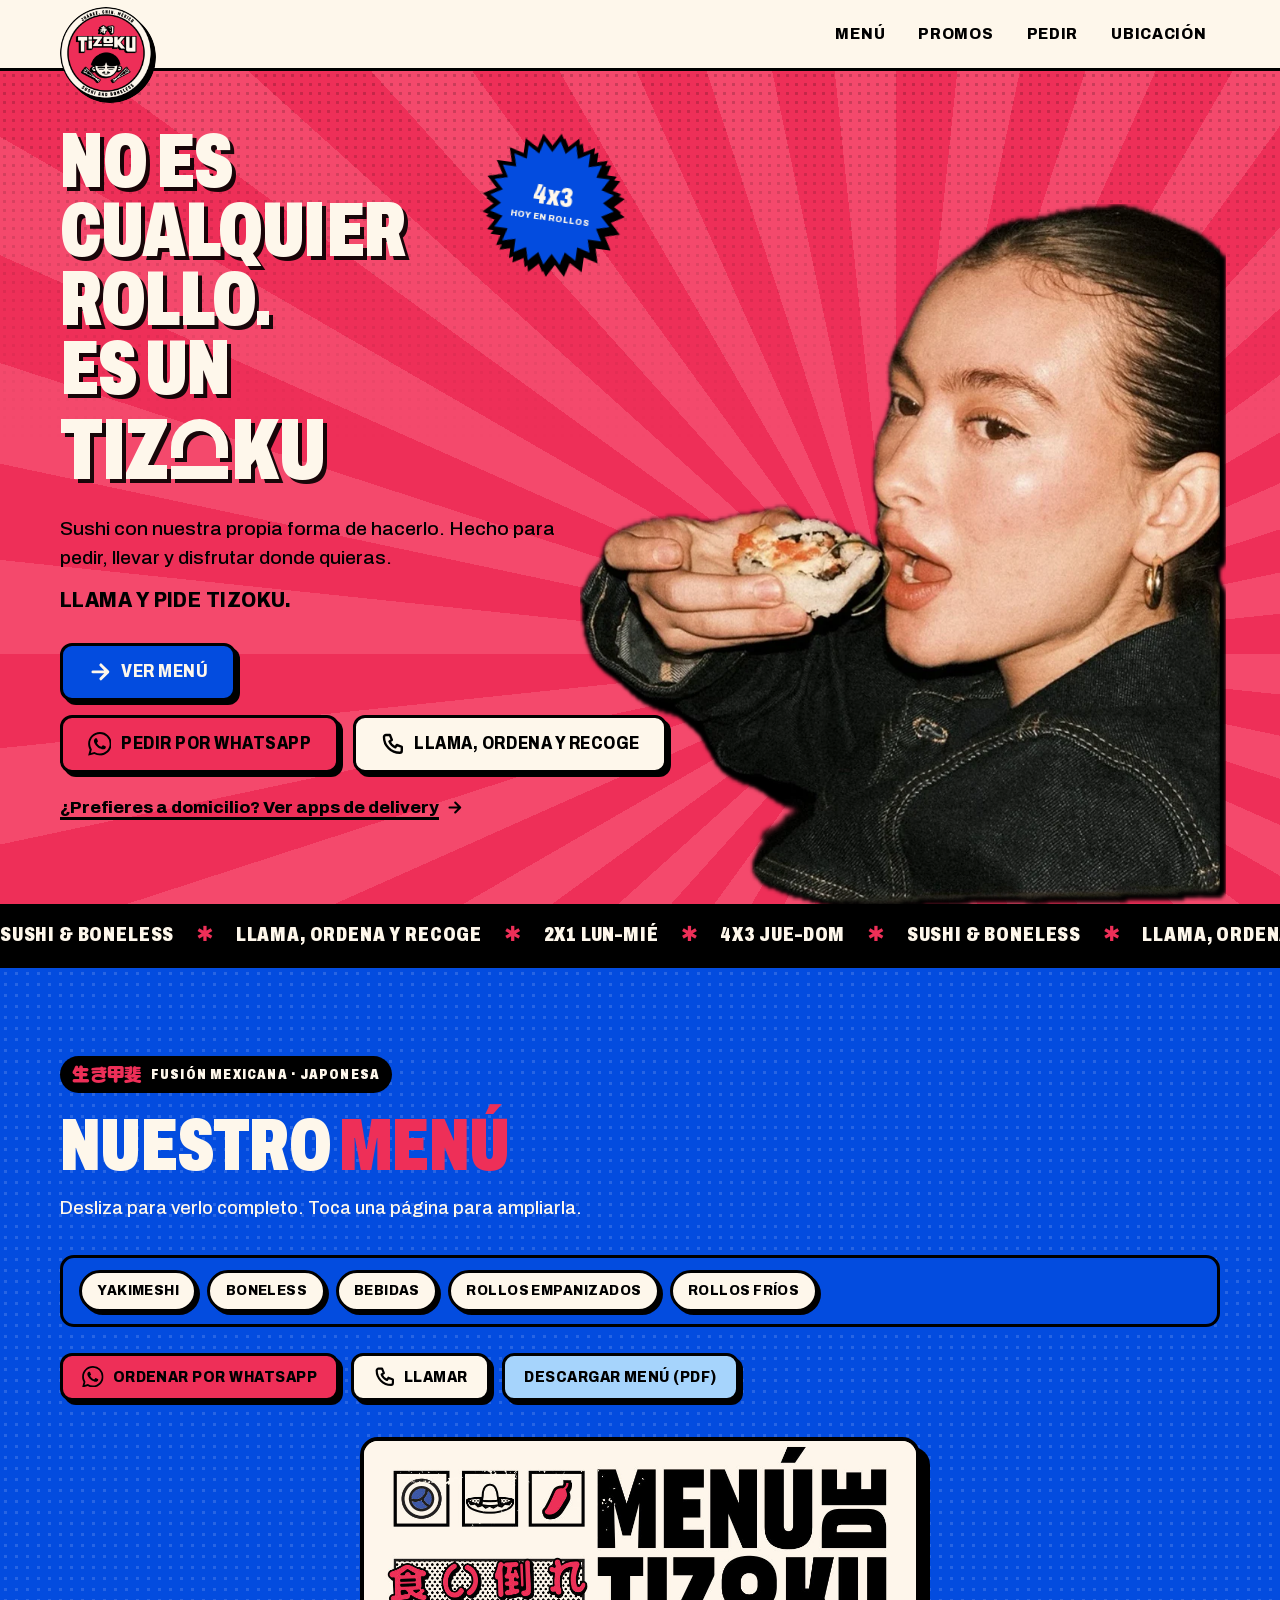
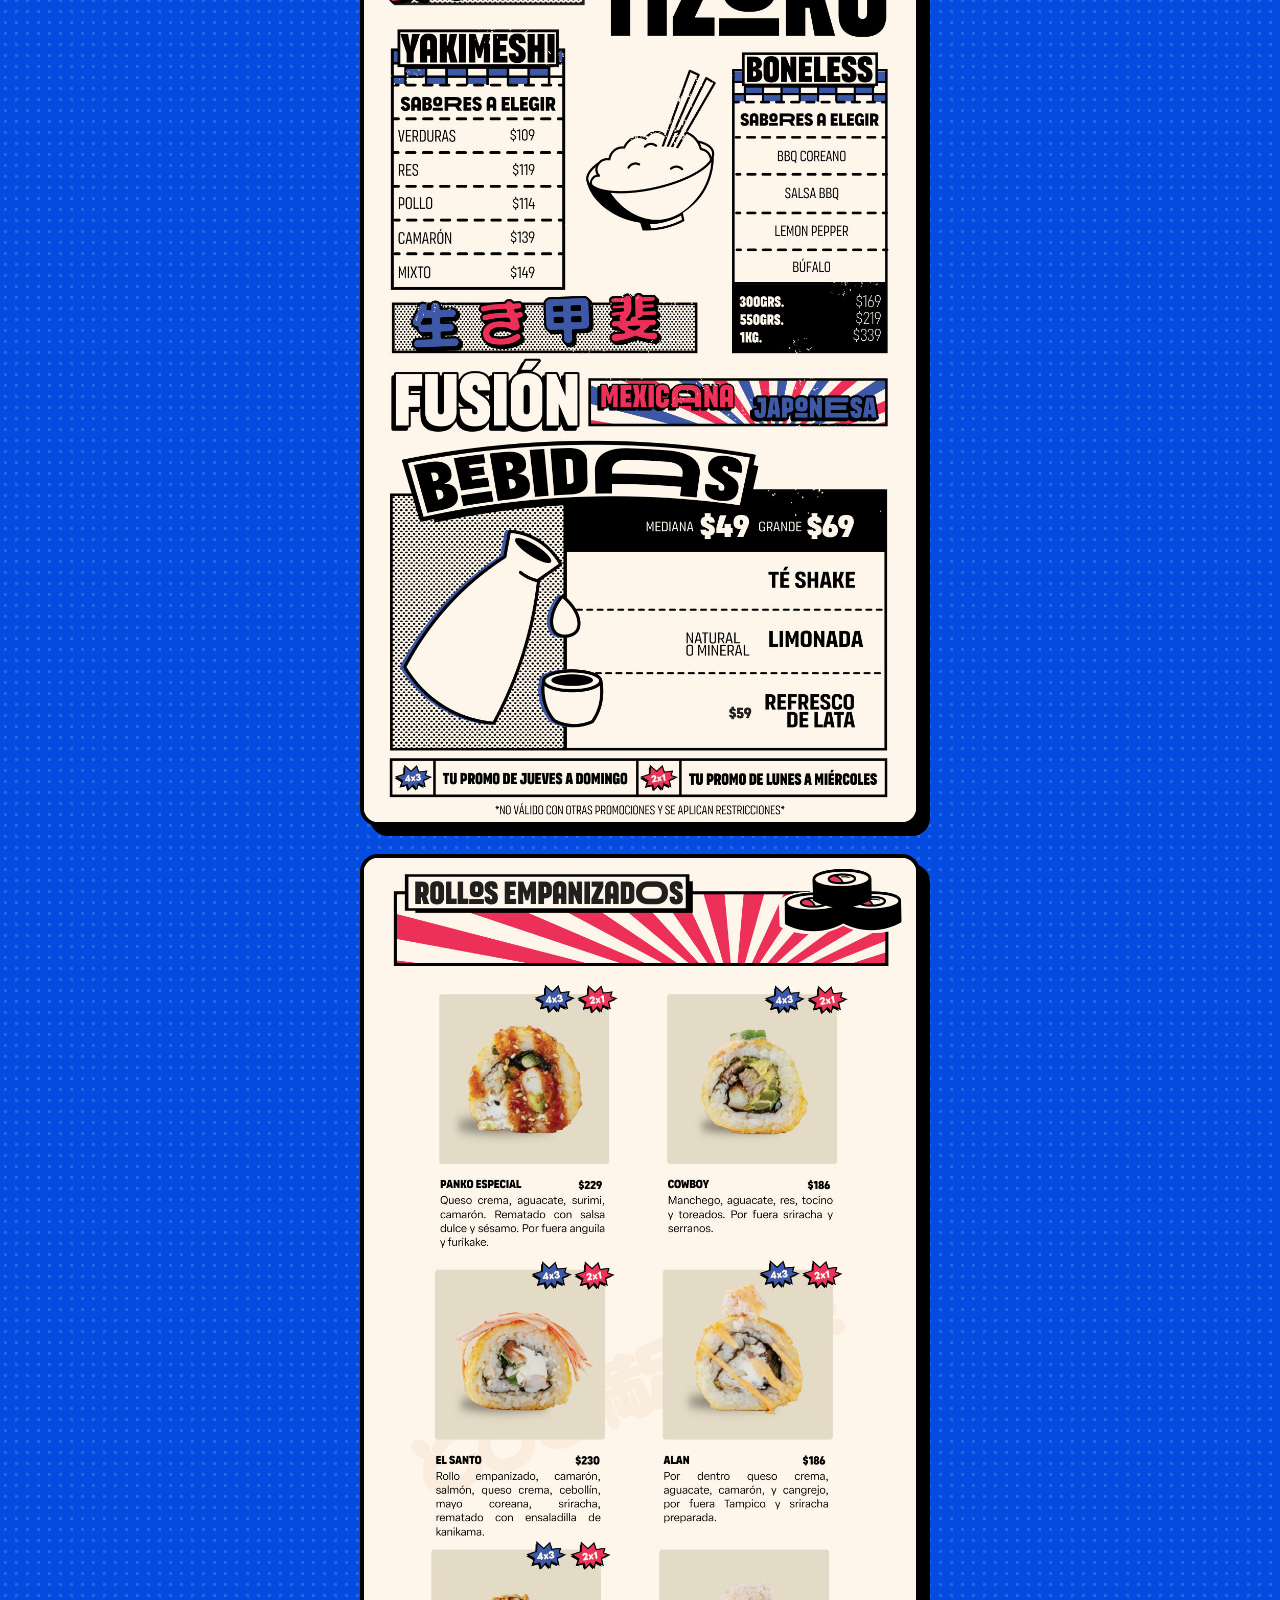
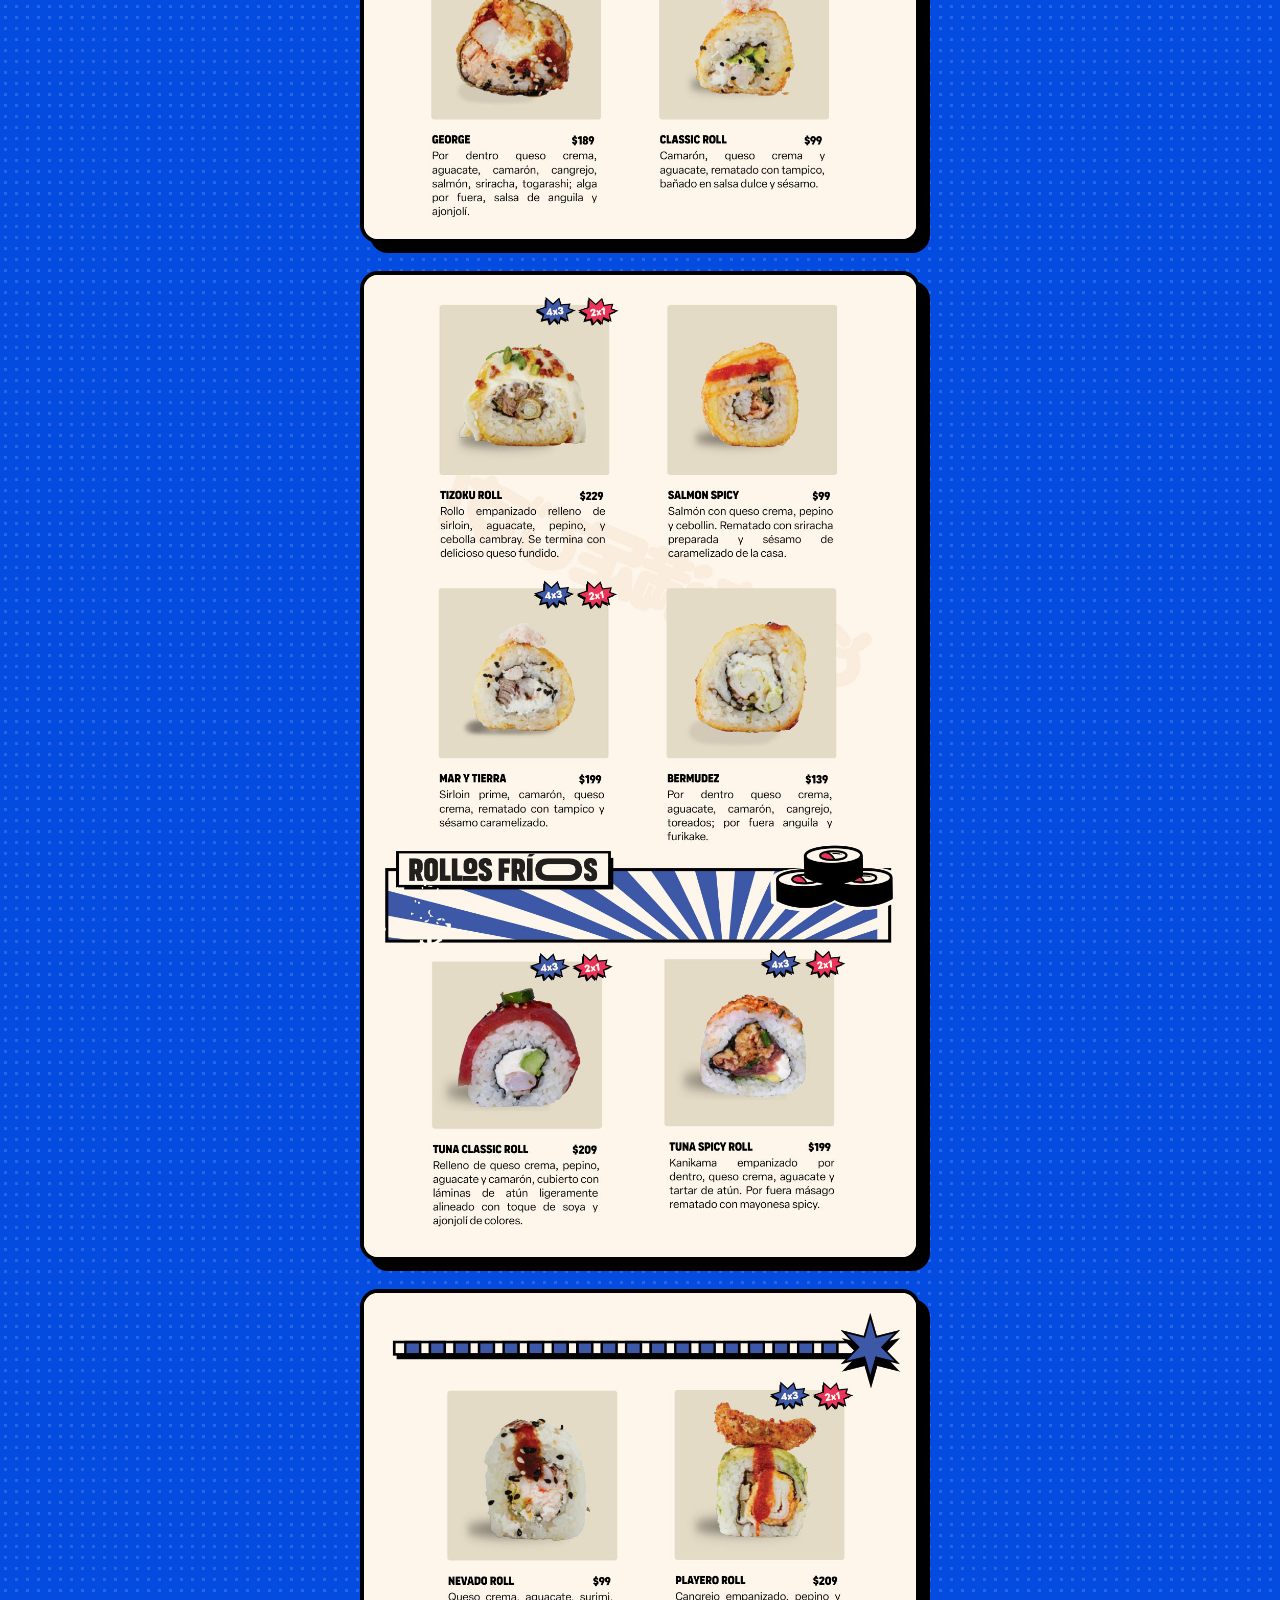
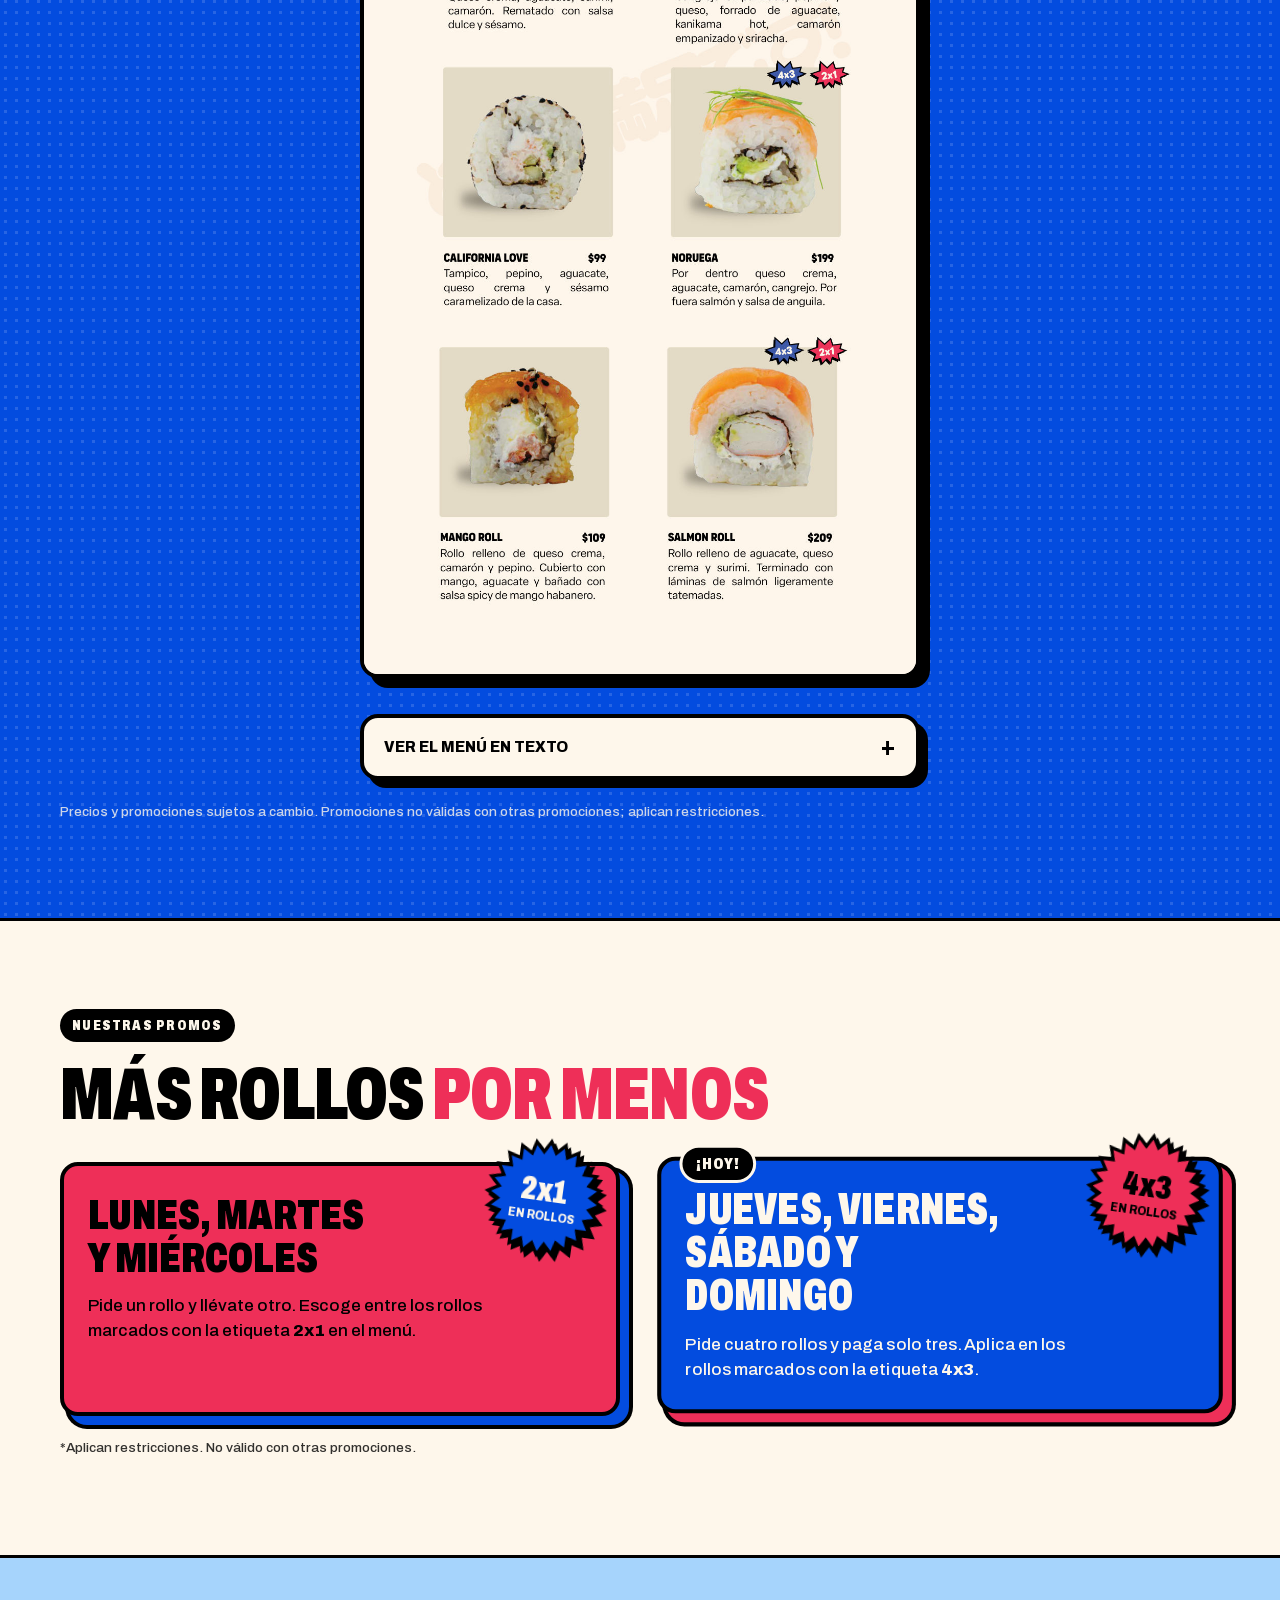
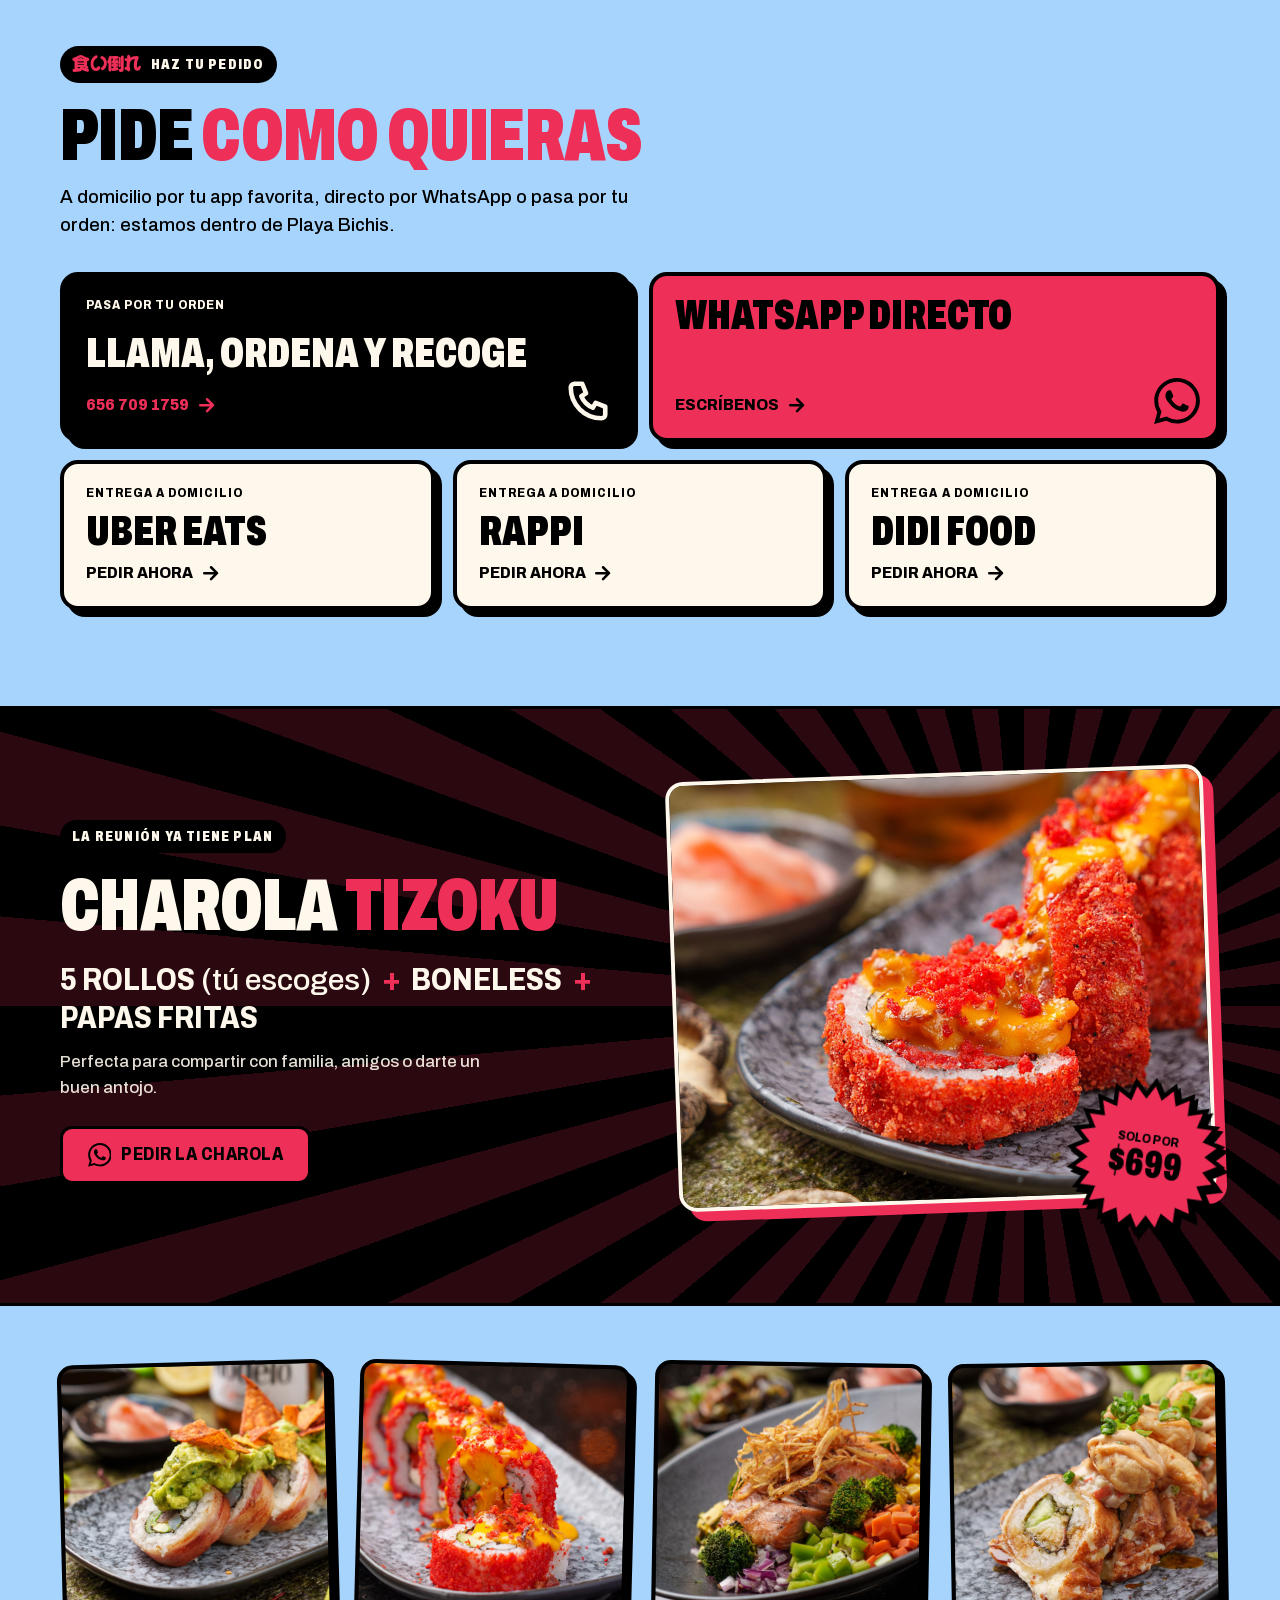
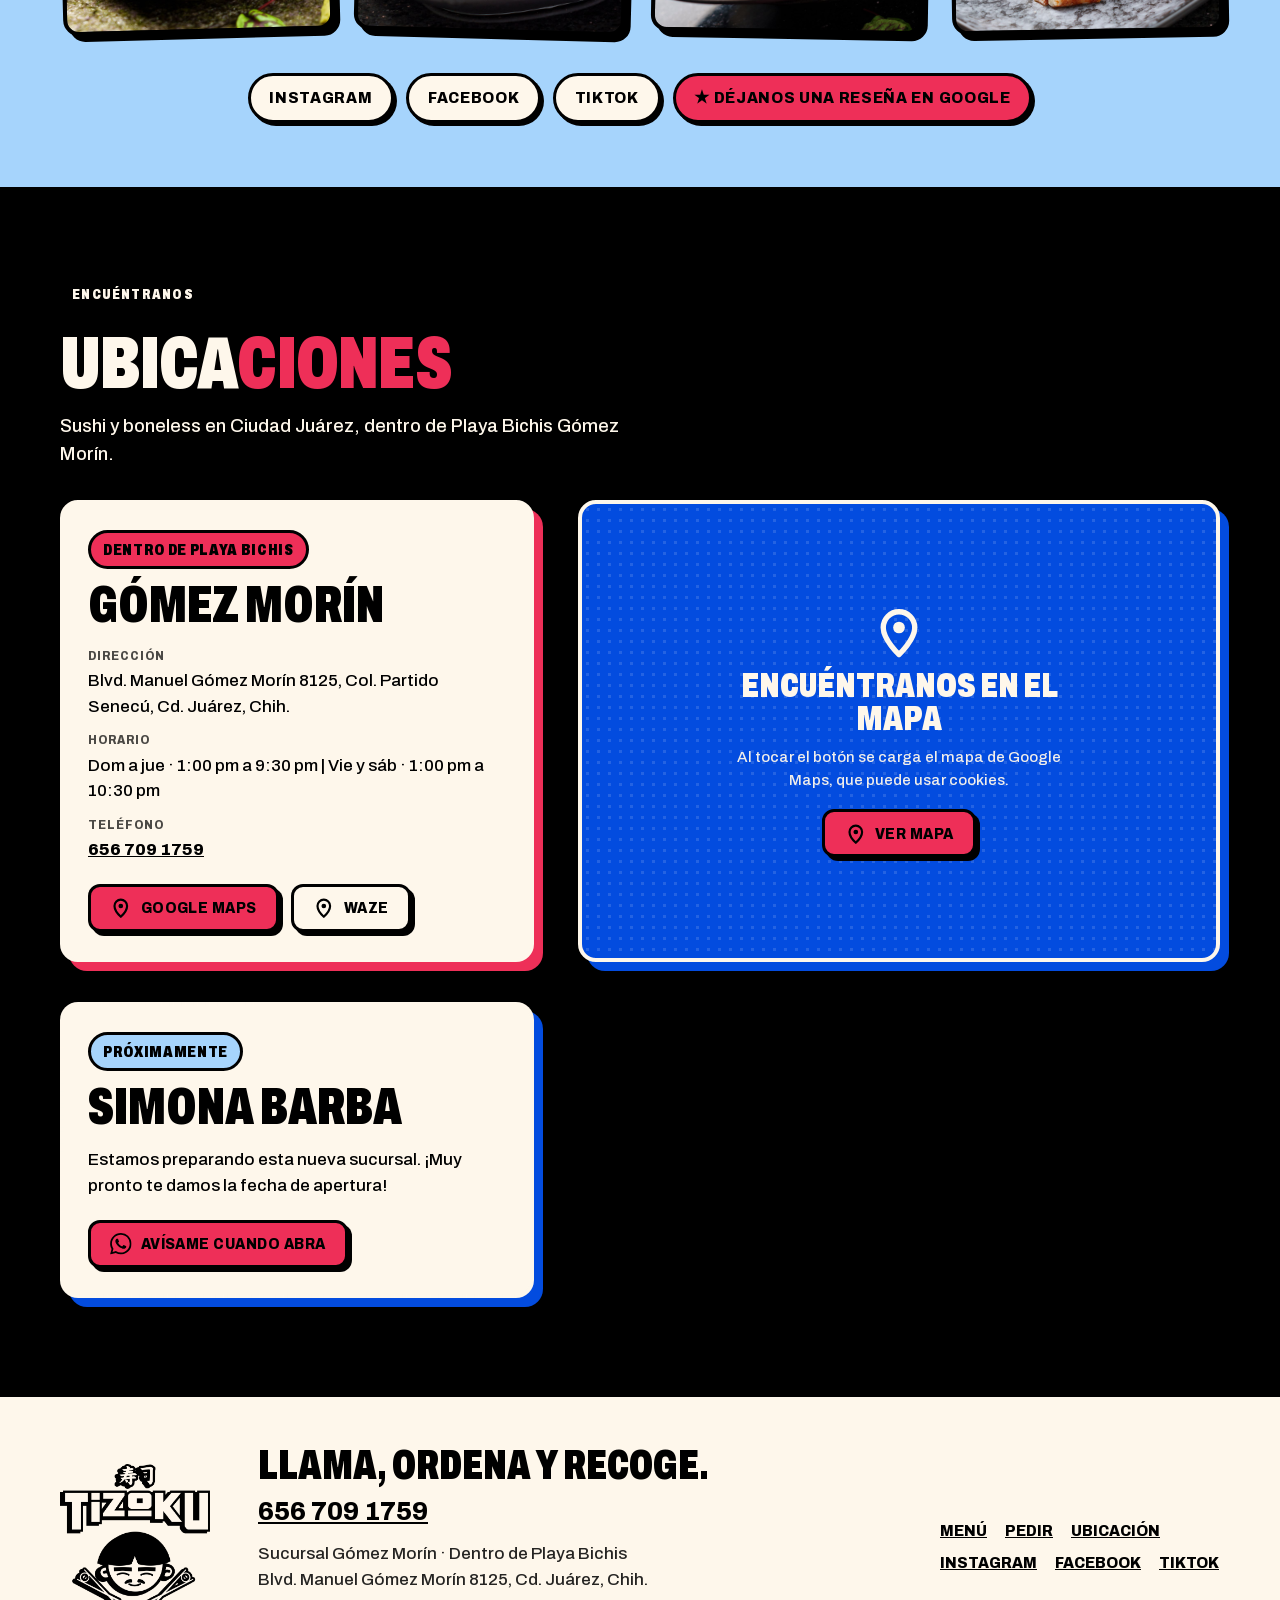
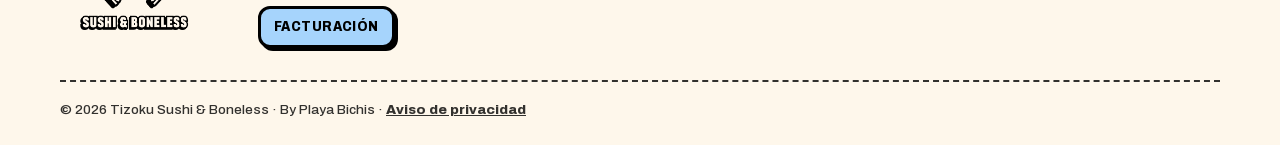
==== index.html @ 73d3b5de "Corrige horario para que coincida con Google Dom a jue 1:00 pm a 9:30 pm; vie y sáb 1:00 pm a 10:30 " ====
<!doctype html>
<html lang="es-MX">
<head>
  <meta charset="utf-8">
  <meta name="viewport" content="width=device-width, initial-scale=1">
  <title>Tizoku Sushi &amp; Boneless · Sushi en Ciudad Juárez, Chihuahua</title>
  <meta name="description" content="Sushi mexicano y boneless para llevar en Ciudad Juárez. Rollos empanizados, rollos fríos y yakimeshi. Llama, ordena y recoge en Gómez Morín (dentro de Playa Bichis) o pide a domicilio.">
  <link rel="canonical" href="https://sushi.tizoku.com/">
  <meta name="theme-color" content="#EE2F58">
  <meta property="og:site_name" content="Tizoku Sushi &amp; Boneless">
  <meta property="og:title" content="Tizoku · Sushi en Ciudad Juárez">
  <meta property="og:description" content="No es cualquier rollo. Es un Tizoku. Llama, ordena y recoge.">
  <meta property="og:type" content="website">
  <meta property="og:locale" content="es_MX">
  <meta property="og:url" content="https://sushi.tizoku.com/">
  <meta property="og:image" content="https://sushi.tizoku.com/assets/img/photos/p2.jpg">
  <meta name="twitter:card" content="summary_large_image">
  <script type="application/ld+json">
{
  "@context": "https://schema.org",
  "@type": "Restaurant",
  "name": "Tizoku Sushi & Boneless",
  "alternateName": "Tizoku",
  "description": "Sushi mexicano y boneless para llevar en Ciudad Juárez. Rollos empanizados, rollos fríos, yakimeshi y boneless. Dentro de Playa Bichis Gómez Morín.",
  "url": "https://sushi.tizoku.com/",
  "image": "https://sushi.tizoku.com/assets/img/photos/p2.jpg",
  "logo": "https://sushi.tizoku.com/assets/img/logos/icon-192.png",
  "telephone": "+526567091759",
  "servesCuisine": [
    "Sushi",
    "Japonesa",
    "Fusión mexicana-japonesa",
    "Boneless"
  ],
  "hasMenu": {
    "@type": "Menu",
    "name": "Menú de Tizoku",
    "url": "https://sushi.tizoku.com/#menu",
    "hasMenuSection": [
      {
        "@type": "MenuSection",
        "name": "Rollos empanizados",
        "hasMenuItem": [
          {
            "@type": "MenuItem",
            "name": "Panko Especial",
            "description": "Queso crema, aguacate, surimi, camarón. Rematado con salsa dulce y sésamo. Por fuera anguila y furikake."
          },
          {
            "@type": "MenuItem",
            "name": "Cowboy",
            "description": "Manchego, aguacate, res, tocino y toreados. Por fuera sriracha y serranos."
          },
          {
            "@type": "MenuItem",
            "name": "El Santo",
            "description": "Rollo empanizado, camarón, salmón, queso crema, cebollín, mayo coreana, sriracha, rematado con ensaladilla de kanikama."
          },
          {
            "@type": "MenuItem",
            "name": "Alan",
            "description": "Por dentro queso crema, aguacate, camarón y cangrejo, por fuera Tampico y sriracha preparada."
          },
          {
            "@type": "MenuItem",
            "name": "George",
            "description": "Por dentro queso crema, aguacate, camarón, cangrejo, salmón, sriracha, togarashi; alga por fuera, salsa de anguila y ajonjolí."
          },
          {
            "@type": "MenuItem",
            "name": "Classic Roll",
            "description": "Camarón, queso crema y aguacate, rematado con tampico, bañado en salsa dulce y sésamo."
          },
          {
            "@type": "MenuItem",
            "name": "Tizoku Roll",
            "description": "Rollo empanizado relleno de sirloin, aguacate, pepino y cebolla cambray. Se termina con delicioso queso fundido."
          },
          {
            "@type": "MenuItem",
            "name": "Salmon Spicy",
            "description": "Salmón con queso crema, pepino y cebollín. Rematado con sriracha preparada y sésamo caramelizado de la casa."
          },
          {
            "@type": "MenuItem",
            "name": "Mar y Tierra",
            "description": "Sirloin prime, camarón, queso crema, rematado con tampico y sésamo caramelizado."
          },
          {
            "@type": "MenuItem",
            "name": "Bermudez",
            "description": "Por dentro queso crema, aguacate, camarón, cangrejo, toreados; por fuera anguila y furikake."
          }
        ]
      },
      {
        "@type": "MenuSection",
        "name": "Rollos fríos",
        "hasMenuItem": [
          {
            "@type": "MenuItem",
            "name": "Tuna Classic Roll",
            "description": "Relleno de queso crema, pepino, aguacate y camarón, cubierto con láminas de atún ligeramente aliñado con toque de soya y ajonjolí de colores."
          },
          {
            "@type": "MenuItem",
            "name": "Tuna Spicy Roll",
            "description": "Kanikama empanizado por dentro, queso crema, aguacate y tartar de atún. Por fuera masago rematado con mayonesa spicy."
          },
          {
            "@type": "MenuItem",
            "name": "Nevado Roll",
            "description": "Queso crema, aguacate, surimi, camarón. Rematado con salsa dulce y sésamo."
          },
          {
            "@type": "MenuItem",
            "name": "Playero Roll",
            "description": "Cangrejo empanizado, pepino y queso, forrado de aguacate, kanikama hot, camarón empanizado y sriracha."
          },
          {
            "@type": "MenuItem",
            "name": "California Love",
            "description": "Tampico, pepino, aguacate, queso crema y sésamo caramelizado de la casa."
          },
          {
            "@type": "MenuItem",
            "name": "Noruega",
            "description": "Por dentro queso crema, aguacate, camarón, cangrejo. Por fuera salmón y salsa de anguila."
          },
          {
            "@type": "MenuItem",
            "name": "Mango Roll",
            "description": "Rollo relleno de queso crema, camarón y pepino. Cubierto con mango, aguacate y bañado con salsa spicy de mango habanero."
          },
          {
            "@type": "MenuItem",
            "name": "Salmon Roll",
            "description": "Rollo relleno de aguacate, queso crema y surimi. Terminado con láminas de salmón ligeramente tatemadas."
          }
        ]
      },
      {
        "@type": "MenuSection",
        "name": "Yakimeshi",
        "hasMenuItem": [
          {
            "@type": "MenuItem",
            "name": "Verduras"
          },
          {
            "@type": "MenuItem",
            "name": "Res"
          },
          {
            "@type": "MenuItem",
            "name": "Pollo"
          },
          {
            "@type": "MenuItem",
            "name": "Camarón"
          },
          {
            "@type": "MenuItem",
            "name": "Mixto"
          }
        ]
      },
      {
        "@type": "MenuSection",
        "name": "Boneless",
        "hasMenuItem": [
          {
            "@type": "MenuItem",
            "name": "Boneless 300 g"
          },
          {
            "@type": "MenuItem",
            "name": "Boneless 550 g"
          },
          {
            "@type": "MenuItem",
            "name": "Boneless 1 kg"
          }
        ]
      },
      {
        "@type": "MenuSection",
        "name": "Bebidas",
        "hasMenuItem": [
          {
            "@type": "MenuItem",
            "name": "Té shake (mediana)"
          },
          {
            "@type": "MenuItem",
            "name": "Té shake (grande)"
          },
          {
            "@type": "MenuItem",
            "name": "Limonada natural o mineral (mediana)"
          },
          {
            "@type": "MenuItem",
            "name": "Limonada natural o mineral (grande)"
          },
          {
            "@type": "MenuItem",
            "name": "Refresco de lata"
          }
        ]
      }
    ]
  },
  "acceptsReservations": false,
  "address": {
    "@type": "PostalAddress",
    "streetAddress": "Blvd. Manuel Gómez Morín 8125, Col. Partido Senecú",
    "addressLocality": "Ciudad Juárez",
    "addressRegion": "Chihuahua",
    "postalCode": "32400",
    "addressCountry": "MX"
  },
  "areaServed": "Ciudad Juárez",
  "openingHoursSpecification": [
    {
      "@type": "OpeningHoursSpecification",
      "dayOfWeek": [
        "Sunday",
        "Monday",
        "Tuesday",
        "Wednesday",
        "Thursday"
      ],
      "opens": "13:00",
      "closes": "21:30"
    },
    {
      "@type": "OpeningHoursSpecification",
      "dayOfWeek": [
        "Friday",
        "Saturday"
      ],
      "opens": "13:00",
      "closes": "22:30"
    }
  ],
  "hasMap": "https://maps.app.goo.gl/PAiskcFoqers69rG6",
  "sameAs": [
    "https://www.instagram.com/tizokusushi/",
    "https://www.facebook.com/Tizoku.jrz",
    "https://www.tiktok.com/@tizoku.jrz"
  ],
  "parentOrganization": {
    "@type": "Organization",
    "name": "Playa Bichis"
  }
}
  </script>
  <link rel="icon" href="favicon.ico" sizes="any">
  <link rel="icon" href="assets/img/logos/icon-192.png" type="image/png">
  <link rel="preload" href="assets/fonts/archivo-cond-900.woff2" as="font" type="font/woff2" crossorigin>
  <link rel="stylesheet" href="css/styles.css?v=12">
</head>
<body>

<!-- Iconos (sprite) -->
<svg width="0" height="0" style="position:absolute" aria-hidden="true" focusable="false">
  <symbol id="i-wa" viewBox="0 0 24 24"><path fill="currentColor" d="M17.472 14.382c-.297-.149-1.758-.867-2.03-.967-.273-.099-.471-.148-.67.15-.197.297-.767.966-.94 1.164-.173.199-.347.223-.644.075-.3-.15-1.263-.465-2.403-1.485-.888-.795-1.484-1.77-1.66-2.07-.174-.3-.019-.465.13-.615.136-.135.301-.345.451-.52.146-.181.194-.301.297-.497.1-.21.049-.375-.025-.524-.075-.15-.672-1.62-.922-2.206-.24-.584-.487-.51-.672-.51-.172-.015-.371-.015-.571-.015-.2 0-.523.074-.797.359-.273.3-1.045 1.02-1.045 2.475s1.07 2.865 1.219 3.075c.149.18 2.095 3.195 5.076 4.483.709.3 1.263.489 1.694.626.712.226 1.36.194 1.872.118.571-.085 1.758-.719 2.006-1.413.248-.695.248-1.29.173-1.414-.074-.122-.272-.196-.57-.347m-5.421 7.403h-.004a9.87 9.87 0 01-5.031-1.378l-.361-.214-3.741.982.998-3.648-.235-.374a9.86 9.86 0 01-1.51-5.26c.001-5.45 4.436-9.884 9.888-9.884 2.64 0 5.122 1.03 6.988 2.898a9.825 9.825 0 012.893 6.994c-.003 5.45-4.437 9.884-9.885 9.884m8.413-18.297A11.815 11.815 0 0012.05 0C5.495 0 .16 5.335.157 11.892c0 2.096.547 4.142 1.588 5.945L.057 24l6.305-1.654a11.882 11.882 0 005.683 1.448h.005c6.554 0 11.89-5.335 11.893-11.893a11.821 11.821 0 00-3.48-8.413Z"/></symbol>
  <symbol id="i-phone" viewBox="0 0 24 24"><path fill="none" stroke="currentColor" stroke-width="2.4" stroke-linecap="round" stroke-linejoin="round" d="M5 3h4l2 5-2.5 1.5a11 11 0 0 0 6 6L16 13l5 2v4a2 2 0 0 1-2 2A16 16 0 0 1 3 5a2 2 0 0 1 2-2z"/></symbol>
  <symbol id="i-pin" viewBox="0 0 24 24"><path fill="none" stroke="currentColor" stroke-width="2.4" stroke-linecap="round" stroke-linejoin="round" d="M12 22s7-6.5 7-12a7 7 0 1 0-14 0c0 5.5 7 12 7 12z"/><circle cx="12" cy="10" r="2.6" fill="currentColor"/></symbol>
  <symbol id="i-arrow" viewBox="0 0 24 24"><path fill="none" stroke="currentColor" stroke-width="3" stroke-linecap="round" stroke-linejoin="round" d="M5 12h14m-6-7 7 7-7 7"/></symbol>
</svg>

<a class="skip" href="#menu">Saltar al menú</a>

<!-- ========== HEADER ========== -->
<header class="site-header" id="top">
  <div class="wrap header-row">
    <a class="brand" href="#inicio" aria-label="Tizoku, inicio">
      <img class="brand-badge" src="assets/img/logos/round.png" alt="Tizoku Sushi and Boneless, Juárez, Chih. México" width="84" height="84">
    </a>
    <nav class="nav" id="nav" aria-label="Principal">
      <a href="#menu">Menú</a>
      <a href="#promos">Promos</a>
      <a href="#pedir">Pedir</a>
      <a href="#ubicacion">Ubicación</a>
    </nav>
    <button class="burger" id="burger" aria-expanded="false" aria-controls="nav" aria-label="Abrir menú de navegación">
      <span></span><span></span><span></span>
    </button>
  </div>
</header>

<main>

<!-- ========== HERO ========== -->
<section class="hero" id="inicio">
  <div class="wrap hero-grid">
    <div class="hero-copy">
      <h1 class="hero-title" aria-label="No es cualquier rollo. Es un Tizoku.">
        <span aria-hidden="true">No es</span>
        <span aria-hidden="true">cualquier</span>
        <span aria-hidden="true">rollo.</span>
        <span aria-hidden="true">Es un</span>
        <span class="brand-word" aria-hidden="true">TIZ<i class="o-glyph"></i>KU</span>
      </h1>
      <p class="hero-sub">Sushi con nuestra propia forma de hacerlo. Hecho para pedir, llevar y disfrutar donde quieras.<br><strong>Llama y pide Tizoku.</strong></p>
      <a class="btn btn--menu btn--lg hero-menu" href="#menu">
        <svg class="ico" aria-hidden="true"><use href="#i-arrow"/></svg><span>Ver menú</span>
      </a>
      <div class="cta-row">
        <a class="btn btn--wa btn--lg" data-wa href="#" target="_blank" rel="noopener">
          <svg class="ico" aria-hidden="true"><use href="#i-wa"/></svg><span>Pedir por WhatsApp</span>
        </a>
        <a class="btn btn--call btn--lg" data-tel href="#">
          <svg class="ico" aria-hidden="true"><use href="#i-phone"/></svg><span>Llama, ordena y recoge</span>
        </a>
      </div>
      <a class="hero-link" href="#pedir">¿Prefieres a domicilio? Ver apps de delivery <svg class="ico" aria-hidden="true"><use href="#i-arrow"/></svg></a>
    </div>

    <div class="burst burst--hero" id="heroBurst"><b>2x1</b><small>Lun–Mié</small></div>
  </div>
  <img class="hero-cutout" src="assets/img/photos/hero-cutout.webp" alt="Mujer disfrutando un rollo de sushi Tizoku" width="852" height="932" fetchpriority="high">
</section>

<!-- Cinta -->
<div class="ticker" aria-hidden="true">
  <div class="ticker-track">
    <span>Sushi &amp; Boneless</span><i>✱</i><span>Llama, ordena y recoge</span><i>✱</i><span>2x1 Lun–Mié</span><i>✱</i><span>4x3 Jue–Dom</span><i>✱</i>
    <span>Sushi &amp; Boneless</span><i>✱</i><span>Llama, ordena y recoge</span><i>✱</i><span>2x1 Lun–Mié</span><i>✱</i><span>4x3 Jue–Dom</span><i>✱</i>
    <span>Sushi &amp; Boneless</span><i>✱</i><span>Llama, ordena y recoge</span><i>✱</i><span>2x1 Lun–Mié</span><i>✱</i><span>4x3 Jue–Dom</span><i>✱</i>
  </div>
</div>

<!-- ========== MENÚ ========== -->
<section class="section section--azure" id="menu">
  <div class="wrap">
    <header class="section-head section-head--light">
      <p class="eyebrow"><span class="jp" lang="ja">生き甲斐</span> Fusión mexicana · japonesa</p>
      <h2 class="h2 h2--light">Nuestro <span class="hl">menú</span></h2>
      <p class="lead lead--light">Desliza para verlo completo. Toca una página para ampliarla.</p>
    </header>

    <nav class="menu-chips" id="menuChips" aria-label="Ir a una categoría del menú"></nav>

    <div class="menu-actions">
      <a class="btn btn--wa" data-wa href="#" target="_blank" rel="noopener"><svg class="ico" aria-hidden="true"><use href="#i-wa"/></svg><span>Ordenar por WhatsApp</span></a>
      <a class="btn btn--call" data-tel href="#"><svg class="ico" aria-hidden="true"><use href="#i-phone"/></svg><span>Llamar</span></a>
      <a class="btn btn--ghost" id="menuPdf" href="#" download><span>Descargar menú (PDF)</span></a>
    </div>

    <div class="menu-scroll" id="menuPages"></div>

    <details class="menu-text" id="menuTexto">
      <summary>Ver el menú en texto</summary>
      <div class="menu-text-body">
        <h3>Rollos empanizados</h3>
    <ul>
          <li><span class="mt-row"><strong>Panko Especial</strong> <span class="mt-tag">2x1 · 4x3</span></span><span class="mt-desc">Queso crema, aguacate, surimi, camarón. Rematado con salsa dulce y sésamo. Por fuera anguila y furikake.</span></li>
          <li><span class="mt-row"><strong>Cowboy</strong> <span class="mt-tag">2x1 · 4x3</span></span><span class="mt-desc">Manchego, aguacate, res, tocino y toreados. Por fuera sriracha y serranos.</span></li>
          <li><span class="mt-row"><strong>El Santo</strong> <span class="mt-tag">2x1 · 4x3</span></span><span class="mt-desc">Rollo empanizado, camarón, salmón, queso crema, cebollín, mayo coreana, sriracha, rematado con ensaladilla de kanikama.</span></li>
          <li><span class="mt-row"><strong>Alan</strong> <span class="mt-tag">2x1 · 4x3</span></span><span class="mt-desc">Por dentro queso crema, aguacate, camarón y cangrejo, por fuera Tampico y sriracha preparada.</span></li>
          <li><span class="mt-row"><strong>George</strong> <span class="mt-tag">2x1 · 4x3</span></span><span class="mt-desc">Por dentro queso crema, aguacate, camarón, cangrejo, salmón, sriracha, togarashi; alga por fuera, salsa de anguila y ajonjolí.</span></li>
          <li><span class="mt-row"><strong>Classic Roll</strong></span><span class="mt-desc">Camarón, queso crema y aguacate, rematado con tampico, bañado en salsa dulce y sésamo.</span></li>
          <li><span class="mt-row"><strong>Tizoku Roll</strong> <span class="mt-tag">2x1 · 4x3</span></span><span class="mt-desc">Rollo empanizado relleno de sirloin, aguacate, pepino y cebolla cambray. Se termina con delicioso queso fundido.</span></li>
          <li><span class="mt-row"><strong>Salmon Spicy</strong></span><span class="mt-desc">Salmón con queso crema, pepino y cebollín. Rematado con sriracha preparada y sésamo caramelizado de la casa.</span></li>
          <li><span class="mt-row"><strong>Mar y Tierra</strong> <span class="mt-tag">2x1 · 4x3</span></span><span class="mt-desc">Sirloin prime, camarón, queso crema, rematado con tampico y sésamo caramelizado.</span></li>
          <li><span class="mt-row"><strong>Bermudez</strong></span><span class="mt-desc">Por dentro queso crema, aguacate, camarón, cangrejo, toreados; por fuera anguila y furikake.</span></li>
        </ul>
        <h3>Rollos fríos</h3>
    <ul>
          <li><span class="mt-row"><strong>Tuna Classic Roll</strong> <span class="mt-tag">2x1 · 4x3</span></span><span class="mt-desc">Relleno de queso crema, pepino, aguacate y camarón, cubierto con láminas de atún ligeramente aliñado con toque de soya y ajonjolí de colores.</span></li>
          <li><span class="mt-row"><strong>Tuna Spicy Roll</strong> <span class="mt-tag">2x1 · 4x3</span></span><span class="mt-desc">Kanikama empanizado por dentro, queso crema, aguacate y tartar de atún. Por fuera masago rematado con mayonesa spicy.</span></li>
          <li><span class="mt-row"><strong>Nevado Roll</strong></span><span class="mt-desc">Queso crema, aguacate, surimi, camarón. Rematado con salsa dulce y sésamo.</span></li>
          <li><span class="mt-row"><strong>Playero Roll</strong> <span class="mt-tag">2x1 · 4x3</span></span><span class="mt-desc">Cangrejo empanizado, pepino y queso, forrado de aguacate, kanikama hot, camarón empanizado y sriracha.</span></li>
          <li><span class="mt-row"><strong>California Love</strong></span><span class="mt-desc">Tampico, pepino, aguacate, queso crema y sésamo caramelizado de la casa.</span></li>
          <li><span class="mt-row"><strong>Noruega</strong> <span class="mt-tag">2x1 · 4x3</span></span><span class="mt-desc">Por dentro queso crema, aguacate, camarón, cangrejo. Por fuera salmón y salsa de anguila.</span></li>
          <li><span class="mt-row"><strong>Mango Roll</strong></span><span class="mt-desc">Rollo relleno de queso crema, camarón y pepino. Cubierto con mango, aguacate y bañado con salsa spicy de mango habanero.</span></li>
          <li><span class="mt-row"><strong>Salmon Roll</strong> <span class="mt-tag">2x1 · 4x3</span></span><span class="mt-desc">Rollo relleno de aguacate, queso crema y surimi. Terminado con láminas de salmón ligeramente tatemadas.</span></li>
        </ul>
        <h3>Yakimeshi (sabor a elegir)</h3>
    <ul>
          <li><span class="mt-row"><strong>Verduras</strong></span></li>
          <li><span class="mt-row"><strong>Res</strong></span></li>
          <li><span class="mt-row"><strong>Pollo</strong></span></li>
          <li><span class="mt-row"><strong>Camarón</strong></span></li>
          <li><span class="mt-row"><strong>Mixto</strong></span></li>
        </ul>
        <h3>Boneless (salsa a elegir: BBQ coreano, salsa BBQ, lemon pepper o búfalo)</h3>
    <ul>
          <li><span class="mt-row"><strong>Boneless 300 g</strong></span></li>
          <li><span class="mt-row"><strong>Boneless 550 g</strong></span></li>
          <li><span class="mt-row"><strong>Boneless 1 kg</strong></span></li>
        </ul>
        <h3>Bebidas</h3>
    <ul>
          <li><span class="mt-row"><strong>Té shake (mediana)</strong></span></li>
          <li><span class="mt-row"><strong>Té shake (grande)</strong></span></li>
          <li><span class="mt-row"><strong>Limonada natural o mineral (mediana)</strong></span></li>
          <li><span class="mt-row"><strong>Limonada natural o mineral (grande)</strong></span></li>
          <li><span class="mt-row"><strong>Refresco de lata</strong></span></li>
        </ul>
        <p class="mt-note">2x1 de lunes a miércoles y 4x3 de jueves a domingo en los rollos marcados. No válido con otras promociones; aplican restricciones.</p>
      </div>
    </details>

    <p class="fineprint fineprint--light">Precios y promociones sujetos a cambio. Promociones no válidas con otras promociones; aplican restricciones.</p>
  </div>
</section>

<!-- ========== PROMOS ========== -->
<section class="section section--cream" id="promos">
  <div class="wrap">
    <header class="section-head">
      <p class="eyebrow eyebrow--dark">Nuestras promos</p>
      <h2 class="h2">Más rollos <em>por menos</em></h2>
    </header>
    <div class="promo-grid">
      <article class="promo promo--red" data-promo="2x1">
        <span class="promo-today" hidden>¡Hoy!</span>
        <div class="burst burst--blue"><b>2x1</b><small>en rollos</small></div>
        <h3>Lunes, martes <br>y miércoles</h3>
        <p>Pide un rollo y llévate otro. Escoge entre los rollos marcados con la etiqueta <b>2x1</b> en el menú.</p>
      </article>
      <article class="promo promo--blue" data-promo="4x3">
        <span class="promo-today" hidden>¡Hoy!</span>
        <div class="burst burst--red"><b>4x3</b><small>en rollos</small></div>
        <h3>Jueves, viernes, <br>sábado y domingo</h3>
        <p>Pide cuatro rollos y paga solo tres. Aplica en los rollos marcados con la etiqueta <b>4x3</b>.</p>
      </article>
    </div>
    <p class="fineprint">*Aplican restricciones. No válido con otras promociones.</p>
  </div>
</section>

<!-- ========== PEDIR ========== -->
<section class="section section--icy" id="pedir">
  <div class="wrap">
    <header class="section-head">
      <p class="eyebrow eyebrow--dark"><span class="jp" lang="ja">食い倒れ</span> Haz tu pedido</p>
      <h2 class="h2">Pide <em>como quieras</em></h2>
      <p class="lead">A domicilio por tu app favorita, directo por WhatsApp o pasa por tu orden: estamos dentro de Playa Bichis.</p>
    </header>
    <div class="order-grid" id="orderGrid"></div>
  </div>
</section>

<!-- ========== COMBO ========== -->
<section class="combo" aria-labelledby="comboTitle">
  <div class="wrap combo-grid">
    <div class="combo-copy">
      <p class="eyebrow">La reunión ya tiene plan</p>
      <h2 class="h2 h2--light" id="comboTitle">Charola <span class="hl">Tizoku</span></h2>
      <p class="combo-line"><strong>5 rollos</strong> (tú escoges) <b>+</b> <strong>boneless</strong> <b>+</b> <strong>papas fritas</strong></p>
      <p class="combo-note">Perfecta para compartir con familia, amigos o darte un buen antojo.</p>
      <a class="btn btn--wa btn--lg" data-wa data-msg="¡Hola Tizoku! Quiero pedir la Charola Tizoku 🍣" href="#" target="_blank" rel="noopener">
        <svg class="ico" aria-hidden="true"><use href="#i-wa"/></svg><span>Pedir la charola</span>
      </a>
    </div>
    <div class="combo-art">
      <figure class="photo photo--combo">
        <img src="assets/img/photos/p14.jpg" alt="Rollo de sushi cubierto de hojuelas picantes sobre un plato oscuro" width="1600" height="1280" loading="lazy">
      </figure>
      <div class="burst burst--combo"><small>solo por</small><b>$699</b></div>
    </div>
  </div>
</section>

<!-- ========== GALERÍA ========== -->
<section class="gallery" aria-label="Galería de platillos">
  <div class="wrap">
    <div class="gallery-grid">
      <figure class="g g1"><img loading="lazy" src="assets/img/photos/p1.jpg" alt="Rollo forrado de tocino con guacamole y totopos" width="1600" height="1280"></figure>
      <figure class="g g2"><img loading="lazy" src="assets/img/photos/p12.jpg" alt="Rollo cubierto de hojuelas rojas con queso amarillo" width="1600" height="1280"></figure>
      <figure class="g g3"><img loading="lazy" src="assets/img/photos/p10.jpg" alt="Poke bowl de salmón con verduras y papa en tiras" width="1600" height="1280"></figure>
      <figure class="g g4"><img loading="lazy" src="assets/img/photos/p3.jpg" alt="Rollos gratinados con salsa y cebollín" width="1600" height="1280"></figure>
    </div>
    <div class="social-row">
      <a class="pill" data-social="instagram" href="#" target="_blank" rel="noopener">Instagram</a>
      <a class="pill" data-social="facebook" href="#" target="_blank" rel="noopener">Facebook</a>
      <a class="pill" data-social="tiktok" href="#" target="_blank" rel="noopener">TikTok</a>
      <a class="pill pill--red" data-social="reviews" href="#" target="_blank" rel="noopener">★ Déjanos una reseña en Google</a>
    </div>
  </div>
</section>

<!-- ========== UBICACIÓN ========== -->
<section class="section section--black" id="ubicacion">
  <div class="wrap">
    <header class="section-head section-head--light">
      <p class="eyebrow">Encuéntranos</p>
      <h2 class="h2 h2--light">Ubica<span class="hl">ciones</span></h2>
      <p class="lead lead--light">Sushi y boneless en Ciudad Juárez, dentro de Playa Bichis Gómez Morín.</p>
    </header>
    <div class="loc-list" id="locList"></div>
  </div>
</section>

</main>

<!-- ========== FOOTER ========== -->
<footer class="site-footer">
  <div class="wrap footer-grid">
    <img class="footer-logo" src="assets/img/logos/sushi-boneless.png" alt="Tizoku Sushi & Boneless" width="160" height="177" loading="lazy">
    <div>
      <p class="footer-big">Llama, ordena y recoge.</p>
      <p><a class="footer-phone" data-tel href="#"></a></p>
      <p class="footer-small">Sucursal Gómez Morín · Dentro de Playa Bichis<br>Blvd. Manuel Gómez Morín 8125, Cd. Juárez, Chih.</p>
      <p><a class="btn btn--ghost btn--sm footer-billing" data-billing href="#" target="_blank" rel="noopener"><span>Facturación</span></a></p>
    </div>
    <nav class="footer-nav" aria-label="Pie de página">
      <a href="#menu">Menú</a>
      <a href="#pedir">Pedir</a>
      <a href="#ubicacion">Ubicación</a>
      <a data-social="instagram" href="#" target="_blank" rel="noopener">Instagram</a>
      <a data-social="facebook" href="#" target="_blank" rel="noopener">Facebook</a>
      <a data-social="tiktok" href="#" target="_blank" rel="noopener">TikTok</a>
    </nav>
  </div>
  <p class="copyright wrap">© <span id="year">2026</span> Tizoku Sushi &amp; Boneless · By Playa Bichis · <a href="aviso-de-privacidad.html">Aviso de privacidad</a></p>
</footer>

<!-- Barra flotante: WhatsApp + Llamar -->
<div class="float-bar" role="group" aria-label="Ordenar ahora">
  <a class="btn btn--wa" data-wa href="#" target="_blank" rel="noopener" aria-label="Pedir por WhatsApp">
    <svg class="ico" aria-hidden="true"><use href="#i-wa"/></svg><span>WhatsApp</span>
  </a>
  <a class="btn btn--call" data-tel href="#" aria-label="Llama, ordena y recoge">
    <svg class="ico" aria-hidden="true"><use href="#i-phone"/></svg><span>Llama y recoge</span>
  </a>
</div>

<!-- Visor de página del menú -->
<dialog class="lightbox" id="lightbox" aria-label="Página del menú ampliada">
  <button class="lightbox-close" id="lightboxClose" aria-label="Cerrar">✕</button>
  <img id="lightboxImg" alt="">
</dialog>

<script src="js/config.js?v=4"></script>
<script src="js/main.js?v=10"></script>
</body>
</html>
---- css/styles.css ----
/* ============================================================
   TIZOKU · estilos
   Estética: pop / neo-brutalista (contorno negro, sombra dura,
   halftone, rayos). Paleta oficial de marca.
   ============================================================ */

/* Archivo en instancias fijas (no variables): así se ve igual en iPhone, Android y escritorio.
   Archivo        = ancho normal (texto)      · 500 y 800
   Archivo Semi   = semicondensada 800        (botones, etiquetas)
   Archivo Cond   = condensada negra 900      (titulares)                                       */
@font-face { font-family: "Archivo"; src: url("../assets/fonts/archivo-500.woff2") format("woff2"); font-weight: 100 600; font-display: swap; }
@font-face { font-family: "Archivo"; src: url("../assets/fonts/archivo-800.woff2") format("woff2"); font-weight: 700 900; font-display: swap; }
@font-face { font-family: "Archivo Semi"; src: url("../assets/fonts/archivo-semi-800.woff2") format("woff2"); font-weight: 100 900; font-display: swap; }
@font-face { font-family: "Archivo Cond"; src: url("../assets/fonts/archivo-cond-900.woff2") format("woff2"); font-weight: 100 900; font-display: swap; }

/* Acento japonés (subset del PopRumKiwi, solo los glifos usados) */
@font-face {
  font-family: "JP Accent";
  src: url("../assets/fonts/jp-accent.woff2") format("woff2");
  font-display: swap;
}

:root {
  --watermelon: #EE2F58;
  --watermelon-2: #F4496C;   /* rayo claro del hero */
  --azure: #034CDF;
  --icy: #A6D4FC;
  --black: #000000;
  --floral: #FEF7EB;

  --ink: var(--black);
  --line: 3px;                       /* grosor de contorno */
  --shadow: 6px 6px 0 var(--black);  /* sombra dura */
  --radius: 14px;

  --font: "Archivo", "Arial Narrow", system-ui, -apple-system, "Segoe UI", sans-serif;
  --jp: "JP Accent", "Hiragino Sans", "Yu Gothic", sans-serif;

  --star: polygon(50.0% 0.0%,55.4% 9.4%,62.9% 1.7%,65.7% 12.1%,75.0% 6.7%,75.0% 17.5%,85.4% 14.6%,82.5% 25.0%,93.3% 25.0%,87.9% 34.3%,98.3% 37.1%,90.6% 44.6%,100.0% 50.0%,90.6% 55.4%,98.3% 62.9%,87.9% 65.7%,93.3% 75.0%,82.5% 75.0%,85.4% 85.4%,75.0% 82.5%,75.0% 93.3%,65.7% 87.9%,62.9% 98.3%,55.4% 90.6%,50.0% 100.0%,44.6% 90.6%,37.1% 98.3%,34.3% 87.9%,25.0% 93.3%,25.0% 82.5%,14.6% 85.4%,17.5% 75.0%,6.7% 75.0%,12.1% 65.7%,1.7% 62.9%,9.4% 55.4%,0.0% 50.0%,9.4% 44.6%,1.7% 37.1%,12.1% 34.3%,6.7% 25.0%,17.5% 25.0%,14.6% 14.6%,25.0% 17.5%,25.0% 6.7%,34.3% 12.1%,37.1% 1.7%,44.6% 9.4%);
}

*, *::before, *::after { box-sizing: border-box; }
html { scroll-behavior: smooth; scroll-padding-top: 84px; -webkit-text-size-adjust: 100%; }
body {
  margin: 0;
  font-family: var(--font);
  
  font-size: 1.0625rem;
  line-height: 1.5;
  color: var(--ink);
  background: var(--floral);
  -webkit-font-smoothing: antialiased;
}
img { max-width: 100%; height: auto; display: block; }
a { color: inherit; }
h1, h2, h3, p { margin: 0; }
.wrap { width: min(1160px, 100% - 32px); margin-inline: auto; }
.skip { position: absolute; left: -999px; top: 8px; background: var(--black); color: var(--floral); padding: 8px 14px; z-index: 100; border-radius: 8px; }
.skip:focus { left: 8px; }
:focus-visible { outline: 3px solid var(--azure); outline-offset: 3px; }

/* ---------- Texto de marca ---------- */
.jp { font-family: var(--jp); font-weight: 400; letter-spacing: .02em; }
.eyebrow {
  display: inline-flex; align-items: center; gap: .6em;
  font-weight: 800; font-family: "Archivo Cond", "Arial Narrow", sans-serif; text-transform: uppercase; letter-spacing: .08em; font-size: .95rem;
  background: var(--black); color: var(--floral);
  padding: .35em .8em; border-radius: 999px; margin-bottom: 18px;
}
.eyebrow .jp { color: var(--watermelon); font-size: 1.15em; }
.eyebrow--dark { background: var(--black); }
.h2 {
  font-size: clamp(2.4rem, 8vw, 4.6rem);
  font-weight: 900; font-family: "Archivo Cond", "Arial Narrow", sans-serif; text-transform: uppercase; line-height: .95; letter-spacing: -.01em;
}
.h2 em { font-style: normal; color: var(--watermelon); -webkit-text-stroke: 0; }
.h2--light { color: var(--floral); }
.hl { color: var(--watermelon); }
.lead { margin-top: 14px; max-width: 54ch; font-size: 1.15rem; }
.lead--light { color: var(--floral); }
.fineprint { margin-top: 22px; font-size: .85rem; opacity: .8; }
.fineprint--light { color: var(--floral); }

/* ---------- Botones ---------- */
.btn {
  --bg: var(--floral); --fg: var(--black);
  display: inline-flex; align-items: center; justify-content: center; gap: .55em;
  min-height: 48px; padding: .6em 1.2em;
  font: inherit; font-weight: 800; font-family: "Archivo Semi", "Arial", sans-serif; text-transform: uppercase; letter-spacing: .03em; font-size: 1rem; line-height: 1.1;
  color: var(--fg); background: var(--bg);
  border: var(--line) solid var(--black); border-radius: 12px;
  box-shadow: 4px 4px 0 var(--black);
  text-decoration: none; cursor: pointer;
  transition: transform .12s ease, box-shadow .12s ease;
}
.btn:hover { transform: translate(-2px, -2px); box-shadow: 6px 6px 0 var(--black); }
.btn:active { transform: translate(3px, 3px); box-shadow: 1px 1px 0 var(--black); }
.btn .ico { width: 1.35em; height: 1.35em; flex: none; }
.btn--wa { --bg: var(--watermelon); --fg: var(--black); }
.btn--call { --bg: var(--floral); --fg: var(--black); }
.btn--ghost { --bg: var(--icy); }
.btn--menu { --bg: var(--azure); --fg: var(--floral); }
.hero-menu { margin-top: 26px; }
.hero-menu + .cta-row { margin-top: 14px; }
@media (max-width: 859px) { .hero-menu { width: 100%; } }
.btn--sm { min-height: 42px; padding: .4em .9em; font-size: .9rem; box-shadow: 3px 3px 0 var(--black); }
.btn--lg { min-height: 58px; padding: .7em 1.4em; font-size: 1.1rem; }
.ico { display: inline-block; fill: currentColor; }
.hero-link .ico { width: 1em; height: 1em; }

/* ---------- Header ---------- */
.site-header {
  position: sticky; top: 0; z-index: 50;
  background: var(--floral); border-bottom: var(--line) solid var(--black);
}
.header-row { display: flex; align-items: center; gap: 16px; min-height: 68px; }
.brand { position: relative; z-index: 2; display: block; }
/* Logo redondo (insignia roja, como el avatar de Instagram) */
.brand-badge {
  display: block; width: 60px; height: 60px; border-radius: 50%;
  filter: drop-shadow(3px 3px 0 var(--black)); transition: transform .15s;
}
.brand:hover .brand-badge { transform: rotate(-6deg) scale(1.04); }
@media (min-width: 860px) {
  .brand-badge { width: 92px; height: 92px; margin-bottom: -34px; margin-top: 4px; filter: drop-shadow(4px 4px 0 var(--black)); }
}
.nav { display: none; margin-left: auto; gap: 6px; }
.nav a {
  text-decoration: none; font-weight: 800; font-family: "Archivo Semi", "Arial", sans-serif; text-transform: uppercase; letter-spacing: .04em;
  padding: .5em .8em; border-radius: 10px;
}
.nav a:hover { background: var(--icy); }
.burger {
  margin-left: auto;
  width: 46px; height: 46px; display: grid; place-content: center; gap: 5px;
  background: var(--azure); border: var(--line) solid var(--black); border-radius: 12px; cursor: pointer;
  box-shadow: 3px 3px 0 var(--black);
}
.burger:active { transform: translate(2px, 2px); box-shadow: 1px 1px 0 var(--black); }
.burger span { width: 22px; height: 3px; background: var(--floral); border-radius: 2px; transition: transform .2s, opacity .2s; }
.burger[aria-expanded="true"] span:nth-child(1) { transform: translateY(8px) rotate(45deg); }
.burger[aria-expanded="true"] span:nth-child(2) { opacity: 0; }
.burger[aria-expanded="true"] span:nth-child(3) { transform: translateY(-8px) rotate(-45deg); }
@media (max-width: 859px) {
  .nav {
    position: absolute; left: 0; right: 0; top: 100%;
    background: var(--floral); border-bottom: var(--line) solid var(--black);
    flex-direction: column; padding: 8px 16px 16px; margin: 0;
  }
  .nav.open { display: flex; }
  .nav a { font-size: 1.3rem; padding: .7em .4em; border-bottom: 2px dashed var(--black); border-radius: 0; }
}
@media (min-width: 860px) {
  .nav { display: flex; }
  .burger { display: none; }
}
/* En móvil la barra inferior ya trae WhatsApp y Llamar: el hero no los repite */
@media (max-width: 859px) {
  .hero .cta-row { display: none; }
  .hero-link { margin-top: 26px; }
}

/* ---------- Hero ---------- */
.hero {
  position: relative; overflow: hidden; color: var(--black);
  background: repeating-conic-gradient(from 0deg at 70% 70%, var(--watermelon) 0 6deg, var(--watermelon-2) 6deg 12deg);
  border-bottom: var(--line) solid var(--black);
  padding: 36px 0 0;
}
.hero::after { /* halftone */
  content: ""; position: absolute; inset: 0; pointer-events: none; opacity: .18;
  background-image: radial-gradient(var(--black) 1.4px, transparent 1.6px); background-size: 9px 9px;
  mask-image: linear-gradient(to bottom, #000 0, transparent 45%);
}
.hero-grid { position: relative; z-index: 2; display: grid; gap: 40px; align-items: center; }
/* Recorte de la modelo, pegado al borde inferior del hero */
.hero-cutout {
  position: relative; z-index: 1; display: block;
  width: min(82%, 380px); height: auto; margin: 8px 0 0 auto;
  filter: drop-shadow(6px 6px 0 var(--black));
}
.hero-title {
  display: grid; font-weight: 900; font-family: "Archivo Cond", "Arial Narrow", sans-serif; text-transform: uppercase;
  font-size: clamp(3.4rem, 17vw, 7rem); line-height: .9; letter-spacing: -.01em;
  color: var(--floral);
  filter: drop-shadow(4px 4px 0 rgba(0,0,0,.9));
}
.hero-title .brand-word { font-size: 1.12em; line-height: 1; margin-top: .04em; white-space: nowrap; }
/* La "O" de TIZOKU: arco redondeado con barra debajo, como en el logo */
.o-glyph {
  position: relative; display: inline-block; width: .66em; height: .7em; margin-inline: .03em;
}
.o-glyph::before {
  content: ""; position: absolute; left: 0; right: 0; top: 0; height: .46em;
  border: .15em solid currentColor; border-bottom: 0; border-radius: .34em .34em 0 0;
}
.o-glyph::after {
  content: ""; position: absolute; left: 0; right: 0; bottom: 0; height: .15em; background: currentColor;
}
.hero-sub { margin-top: 22px; max-width: 46ch; font-size: 1.2rem; font-weight: 500; }
.hero-sub strong { display: inline-block; margin-top: .5em; font-weight: 900; font-family: "Archivo Semi", "Arial", sans-serif; text-transform: uppercase; letter-spacing: .02em; font-size: 1.15em; }
.cta-row { display: flex; flex-wrap: wrap; gap: 14px; margin-top: 26px; }
.hero-link {
  display: inline-flex; align-items: center; gap: .4em; margin-top: 22px;
  font-weight: 800; text-decoration: underline; text-underline-offset: 4px; text-decoration-thickness: 3px;
}
.hero-art { position: relative; padding: 18px 8px 40px; }
.photo { margin: 0; border: 4px solid var(--black); border-radius: 18px; overflow: hidden; background: var(--black); }
.photo img { width: 100%; height: 100%; object-fit: cover; }
.photo--hero { transform: rotate(2.5deg); box-shadow: 12px 12px 0 var(--azure), 12px 12px 0 4px var(--black); aspect-ratio: 5 / 4; }
.mascot {
  position: absolute; left: -6px; bottom: -6px; width: clamp(120px, 34%, 200px);
  filter: drop-shadow(5px 5px 0 var(--black)); transform: rotate(-6deg);
}
.sticker { position: absolute; width: clamp(70px, 18%, 120px); filter: drop-shadow(4px 4px 0 rgba(0,0,0,.9)); }
.st-1 { right: -4px; top: -6px; transform: rotate(12deg); }
.st-2 { right: 6%; bottom: -10px; width: clamp(90px, 24%, 150px); transform: rotate(-8deg); }

/* Starburst */
.burst {
  --bg: var(--azure); --fg: var(--floral);
  position: relative; display: grid; place-content: center; text-align: center;
  width: 118px; aspect-ratio: 1; color: var(--fg);
  filter: drop-shadow(4px 4px 0 var(--black));
}
.burst::before { content: ""; position: absolute; inset: 0; background: var(--black); clip-path: var(--star); }
.burst::after  { content: ""; position: absolute; inset: 5.5%; background: var(--bg); clip-path: var(--star); }
.burst > * { position: relative; z-index: 1; line-height: 1; }
.burst b { font-size: 2.1rem; font-weight: 900; font-family: "Archivo Cond", "Arial Narrow", sans-serif; }
.burst small { font-size: .78rem; font-weight: 800; font-family: "Archivo Semi", "Arial", sans-serif; text-transform: uppercase; margin-top: 2px; }
.burst--hero { position: absolute; z-index: 2; right: 10px; top: 10px; width: 88px; transform: rotate(8deg); --bg: var(--azure); }
/* Móvil: texto a la izquierda, modelo a la derecha y sello de la promo del día sobre ella */
@media (max-width: 859px) {
  .hero { padding-bottom: 0; min-height: 0; }
  .hero-title { font-size: clamp(2.8rem, 14vw, 4.6rem); }
  .hero-copy { padding-bottom: 28px; }
  /* Título: 5 filas (NO ES / CUALQUIER / ROLLO. / ES UN / TIZOKU). Las filas cortas dejan libre la columna derecha. */
  .hero-menu, .hero-link { display: flex; }
  .hero-sub { font-size: 1.02rem; line-height: 1.35; margin-top: 52px; }
  .hero-sub strong { margin-top: .3em; }
  .hero-menu { margin-top: 16px; min-height: 52px; }
  .hero-link { margin-top: 12px; font-size: .82rem; }
  .hero-link .ico { display: none; }
  .hero-copy { padding-bottom: 14px; }
  .ticker-track { padding: 8px 0; }
  /* Modelo: sube por la columna derecha, a la altura de ROLLO. / ES UN / TIZOKU */
  .hero-cutout { position: absolute; right: 6px; top: calc(36px + 25.2vw); bottom: auto; width: 42vw; max-width: 190px; margin: 0; }
  /* Sello de la promo del día: arriba a la derecha, junto a "NO ES" */
  /* Sobre el pecho de la modelo (lejos del titular, aunque el teléfono muestre letras más anchas) */
  .burst--hero { display: grid; right: 6px; top: calc(36px + 44vw); bottom: auto; width: min(22vw, 96px); }
  .burst--hero b { font-size: clamp(1.3rem, 6.4vw, 1.9rem); }
  .burst--hero small { font-size: .56rem; }
}
.burst--hero b { font-size: 1.7rem; }
.burst--hero small { font-size: .62rem; }
.burst--blue { --bg: var(--azure); }
.burst--red { --bg: var(--watermelon); --fg: var(--black); }

@media (min-width: 900px) {
  .hero-title { font-size: clamp(3.8rem, 6vw, 5.8rem); }
  .hero { padding: 56px 0 84px; min-height: min(86vh, 760px); display: grid; align-items: center; }
  .hero-grid { max-width: 620px; margin-inline: 0 auto; }
  .hero .wrap { margin-left: max(16px, calc((100% - 1160px) / 2)); }
  .hero-cutout { position: absolute; right: max(2%, calc((100% - 1160px) / 2)); bottom: 0; width: auto; height: min(92%, 700px); margin: 0; }
  .burst { width: 140px; }
  .burst--hero { top: 6px; bottom: auto; right: auto; left: clamp(360px, 33vw, 470px); width: 140px; } /* relativo a .hero-grid: a la derecha del titular */
}

/* ---------- Cinta ---------- */
.ticker { background: var(--black); color: var(--floral); overflow: hidden; border-bottom: var(--line) solid var(--black); }
.ticker-track { display: flex; width: max-content; gap: 22px; padding: 12px 0; animation: tick 38s linear infinite; }
.ticker span { font-weight: 900; font-family: "Archivo Cond", "Arial Narrow", sans-serif; text-transform: uppercase; font-size: 1.3rem; letter-spacing: .04em; white-space: nowrap; }
.ticker i { color: var(--watermelon); font-style: normal; font-size: 1.3rem; }
@keyframes tick { to { transform: translateX(-33.333%); } }

/* ---------- Secciones ---------- */
.section { padding: 64px 0 72px; }
.section--cream { background: var(--floral); }
.section--azure {
  background:
    radial-gradient(rgba(255,255,255,.14) 1.5px, transparent 1.8px) 0 0 / 11px 11px,
    var(--azure);
  border-block: var(--line) solid var(--black);
}
.section--black { background: var(--black); color: var(--floral); }
.section--icy { background: var(--icy); border-block: var(--line) solid var(--black); }
/* En "Pedir" las tarjetas van en crema para que resalten sobre el fondo azul claro */
.section--icy .order { background: var(--floral); }
.section--icy .order--wa { background: var(--watermelon); }
.section-head { margin-bottom: 32px; }
.section-head--light { color: var(--floral); }
@media (min-width: 900px) { .section { padding: 88px 0 96px; } }

/* ---------- Pedir ---------- */
.order-grid { display: grid; gap: 18px; grid-template-columns: 1fr; }
.order {
  position: relative; display: grid; gap: 6px; align-content: space-between; min-height: 150px;
  padding: 20px 22px; text-decoration: none;
  background: var(--icy); color: var(--black);
  border: 4px solid var(--black); border-radius: 18px; box-shadow: 7px 7px 0 var(--black);
  transition: transform .12s, box-shadow .12s;
}
.order:hover { transform: translate(-3px, -3px); box-shadow: 10px 10px 0 var(--black); }
.order:active { transform: translate(4px, 4px); box-shadow: 2px 2px 0 var(--black); }
.order small { font-weight: 800; font-family: "Archivo Semi", "Arial", sans-serif; text-transform: uppercase; letter-spacing: .08em; font-size: .8rem; }
.order strong { font-size: clamp(1.9rem, 6vw, 2.6rem); font-weight: 900; font-family: "Archivo Cond", "Arial Narrow", sans-serif; text-transform: uppercase; line-height: .95; }
.order .go { display: inline-flex; align-items: center; gap: .4em; font-weight: 800; text-transform: uppercase; font-family: "Archivo Semi", "Arial", sans-serif; }
.order .go .ico { width: 1.2em; height: 1.2em; }
.order--wa { background: var(--watermelon); }
.order .big-ico { position: absolute; right: 16px; bottom: 14px; width: 46px; height: 46px; }
.order--call { background: var(--black); color: var(--floral); }
.section--icy .order--call { background: var(--black); }
.order--call .go { color: var(--watermelon); }
/* Orden: llamar y WhatsApp arriba, grandes; plataformas debajo */
@media (min-width: 640px) {
  .order-grid { grid-template-columns: repeat(6, 1fr); }
  .order--call, .order--wa { grid-column: span 3; min-height: 170px; }
  .order--app { grid-column: span 2; }
}

/* ---------- Combo ---------- */
.combo {
  background: var(--black); color: var(--floral); padding: 64px 0 72px; position: relative; overflow: hidden;
}
.combo::before {
  content: ""; position: absolute; inset: 0; opacity: .18;
  background: repeating-conic-gradient(from 0deg at 80% 50%, var(--watermelon) 0 5deg, transparent 5deg 10deg);
}
.combo-grid { position: relative; display: grid; gap: 40px; align-items: center; }
.combo-note { margin: -8px 0 26px; max-width: 42ch; font-size: 1.05rem; opacity: .9; }
.combo-line { margin: 20px 0 20px; font-size: clamp(1.3rem, 4.4vw, 1.9rem); line-height: 1.25; font-weight: 500; }
.combo-line b { color: var(--watermelon); padding-inline: .15em; }
.combo-line strong { font-weight: 900; font-family: "Archivo Semi", "Arial", sans-serif; text-transform: uppercase; }
.combo-art { position: relative; padding: 0 10px 28px 0; }
.photo--combo { border-color: var(--floral); transform: rotate(-2deg); box-shadow: 10px 10px 0 var(--watermelon); aspect-ratio: 5 / 4; }
.burst--combo { position: absolute; right: -6px; bottom: -6px; width: 138px; --bg: var(--watermelon); --fg: var(--black); transform: rotate(8deg); }
.burst--combo b { font-size: 2.4rem; }
@media (min-width: 900px) { .combo-grid { grid-template-columns: 1fr 1fr; gap: 64px; } .burst--combo { width: 160px; } }

/* ---------- Menú ---------- */
.menu-chips {
  position: sticky; top: 68px; z-index: 20;
  margin: 0 -16px 26px;
  background: var(--azure); border-block: var(--line) solid var(--black);
}
.chips-track { display: flex; gap: 10px; overflow-x: auto; scrollbar-width: none; padding: 12px 16px; scroll-padding-inline: 16px; }
.chips-track::-webkit-scrollbar { display: none; }
/* Degradado + flecha en los bordes para avisar que se desliza */
.menu-chips::before, .menu-chips::after {
  content: ""; position: absolute; top: 0; bottom: 0; width: 64px; z-index: 1; pointer-events: none; opacity: 0; transition: opacity .2s;
}
.menu-chips::before { left: 0; background: linear-gradient(to right, var(--azure) 25%, transparent); }
.menu-chips::after { right: 0; background: linear-gradient(to left, var(--azure) 25%, transparent); }
.menu-chips.can-left::before, .menu-chips.can-right::after { opacity: 1; }
.chips-arrow {
  position: absolute; top: 50%; z-index: 2; width: 40px; height: 40px; margin-top: -20px; padding: 0 0 4px;
  display: none; place-items: center; font: inherit; font-size: 1.8rem; font-weight: 900; line-height: 1; cursor: pointer;
  color: var(--black); background: var(--watermelon); border: var(--line) solid var(--black); border-radius: 50%; box-shadow: 2px 2px 0 var(--black);
}
.chips-arrow--l { left: 6px; }
.chips-arrow--r { right: 6px; animation: nudge 1.3s ease-in-out infinite; }
.menu-chips.can-left .chips-arrow--l, .menu-chips.can-right .chips-arrow--r { display: grid; }
@keyframes nudge { 0%, 100% { transform: translateX(0); } 50% { transform: translateX(4px); } }
@media (prefers-reduced-motion: reduce) { .chips-arrow--r { animation: none; } }
.chip {
  flex: none; font: inherit; font-weight: 800; font-family: "Archivo Semi", "Arial", sans-serif; text-transform: uppercase; letter-spacing: .03em; font-size: .95rem;
  min-height: 42px; padding: .4em 1em; cursor: pointer; white-space: nowrap;
  color: var(--black); background: var(--floral); border: var(--line) solid var(--black); border-radius: 999px;
  box-shadow: 3px 3px 0 var(--black); transition: transform .12s, box-shadow .12s, background .12s;
}
.chip:hover { transform: translate(-1px, -1px); box-shadow: 4px 4px 0 var(--black); }
.chip:active { transform: translate(2px, 2px); box-shadow: 1px 1px 0 var(--black); }
.chip.is-active { background: var(--watermelon); }
@media (min-width: 860px) { .menu-chips { justify-content: center; margin-inline: 0; border-radius: 14px; border: var(--line) solid var(--black); top: 76px; } }
.menu-actions { display: flex; flex-wrap: wrap; gap: 12px; margin-bottom: 36px; }
.menu-scroll { display: grid; gap: 28px; justify-items: center; }
.menu-page {
  width: min(100%, 560px); padding: 0; margin: 0; cursor: zoom-in;
  background: var(--floral); border: 4px solid var(--black); border-radius: 18px; overflow: hidden;
  box-shadow: 10px 10px 0 var(--black);
  display: block;
}
.menu-page img { width: 100%; height: auto; aspect-ratio: 9 / 16; background: var(--floral); }
.menu-page:focus-visible { outline-color: var(--icy); }
.menu-actions + .menu-scroll { margin-top: 0; }

/* Menú en texto (para lectores de pantalla y buscadores) */
.menu-text { margin: 36px auto 0; max-width: 560px; background: var(--floral); color: var(--black); border: 4px solid var(--black); border-radius: 18px; box-shadow: 8px 8px 0 var(--black); }
.menu-text summary { cursor: pointer; padding: 16px 20px; font-family: "Archivo Semi", "Arial", sans-serif; font-weight: 800; text-transform: uppercase; font-size: 1.05rem; list-style: none; display: flex; justify-content: space-between; align-items: center; gap: 12px; }
.menu-text summary::-webkit-details-marker { display: none; }
.menu-text summary::after { content: "+"; font-size: 1.6rem; line-height: 1; }
.menu-text[open] summary::after { content: "–"; }
.menu-text-body { padding: 0 20px 22px; border-top: 3px dashed var(--black); }
.menu-text h3 { margin: 22px 0 6px; font-family: "Archivo Cond", "Arial Narrow", sans-serif; font-weight: 900; text-transform: uppercase; font-size: 1.7rem; line-height: 1; color: var(--watermelon); }
.menu-text ul { list-style: none; margin: 0; padding: 0; }
.menu-text li { padding: 10px 0; border-bottom: 1px dashed rgba(0,0,0,.35); }
.mt-row { display: flex; align-items: baseline; gap: 8px; flex-wrap: wrap; }
.mt-row strong { font-family: "Archivo Semi", "Arial", sans-serif; font-weight: 800; text-transform: uppercase; }
.mt-price { margin-left: auto; font-weight: 800; }
.mt-tag { font-size: .7rem; font-weight: 800; background: var(--azure); color: var(--floral); border-radius: 999px; padding: 1px 8px; }
.mt-desc { display: block; margin-top: 2px; font-size: .95rem; opacity: .9; }
.mt-note { margin-top: 18px; font-size: .85rem; opacity: .8; }

/* ---------- Promos ---------- */
.promo-grid { display: grid; gap: 26px; }
.promo {
  position: relative; padding: 28px 24px 26px; border: 4px solid var(--black); border-radius: 18px;
  box-shadow: 9px 9px 0 var(--black); overflow: visible;
}
.promo--red { background: var(--watermelon); box-shadow: 9px 9px 0 var(--azure), 9px 9px 0 4px var(--black); }
.promo--blue { background: var(--azure); color: var(--floral); box-shadow: 9px 9px 0 var(--watermelon), 9px 9px 0 4px var(--black); }
.promo .burst { position: absolute; right: 12px; top: -28px; width: 120px; transform: rotate(8deg); }
.promo h3 {
  font-size: clamp(1.9rem, 6.4vw, 2.7rem); font-weight: 900; font-family: "Archivo Cond", "Arial Narrow", sans-serif; text-transform: uppercase; line-height: .98;
  max-width: 62%;
}
.promo p { margin-top: 14px; max-width: 40ch; font-weight: 500; }
.promo-today {
  position: absolute; left: 18px; top: -16px; background: var(--black); color: var(--floral);
  font-weight: 900; font-family: "Archivo Cond", "Arial Narrow", sans-serif; text-transform: uppercase; padding: .2em .8em; border-radius: 999px; letter-spacing: .05em;
  border: 3px solid var(--floral);
}
.promo.is-today { transform: translateY(-4px) scale(1.01); }
@media (min-width: 800px) { .promo-grid { grid-template-columns: 1fr 1fr; gap: 40px; } }

/* ---------- Galería ---------- */
.gallery { background: var(--icy); border-block: var(--line) solid var(--black); padding: 56px 0 64px; }
.gallery-grid { display: grid; gap: 18px; grid-template-columns: 1fr 1fr; }
.g { margin: 0; border: 4px solid var(--black); border-radius: 16px; overflow: hidden; box-shadow: 6px 6px 0 var(--black); background: var(--black); aspect-ratio: 1; }
.g img { width: 100%; height: 100%; object-fit: cover; }
.g1 { transform: rotate(-1.5deg); } .g2 { transform: rotate(1.5deg); } .g3 { transform: rotate(1deg); } .g4 { transform: rotate(-1deg); }
@media (min-width: 900px) { .gallery-grid { grid-template-columns: repeat(4, 1fr); gap: 26px; } }
.social-row { display: flex; flex-wrap: wrap; gap: 12px; margin-top: 40px; justify-content: center; }
.pill {
  text-decoration: none; font-weight: 800; font-family: "Archivo Semi", "Arial", sans-serif; text-transform: uppercase; letter-spacing: .04em;
  padding: .55em 1.1em; background: var(--floral); border: var(--line) solid var(--black); border-radius: 999px; box-shadow: 3px 3px 0 var(--black);
}
.pill:hover { background: var(--black); color: var(--floral); }
.pill--red { background: var(--watermelon); }
.pill--red:hover { background: var(--black); }

/* ---------- Ubicaciones ---------- */
.loc-list { display: grid; gap: 40px; }
.loc { display: grid; gap: 22px; }
.loc-card {
  background: var(--floral); color: var(--black); border: 4px solid var(--floral); border-radius: 18px; padding: 26px 24px;
  box-shadow: 9px 9px 0 var(--watermelon); align-self: start;
}
.loc-tag { display: inline-block; background: var(--watermelon); color: var(--black); font-weight: 900; font-family: "Archivo Cond", "Arial Narrow", sans-serif; text-transform: uppercase; padding: .2em .7em; border: 3px solid var(--black); border-radius: 999px; letter-spacing: .04em; }
.loc-card h3 { margin-top: 12px; font-size: clamp(2.2rem, 7vw, 3.2rem); font-weight: 900; font-family: "Archivo Cond", "Arial Narrow", sans-serif; text-transform: uppercase; line-height: .95; }
.loc-card dl { margin: 18px 0 22px; display: grid; gap: 12px; }
.loc-card dt { font-weight: 900; font-family: "Archivo Semi", "Arial", sans-serif; text-transform: uppercase; font-size: .8rem; letter-spacing: .08em; opacity: .7; }
.loc-card dd { margin: 2px 0 0; font-weight: 500; }
.loc-card dd a { font-weight: 800; }
.loc-actions { display: flex; flex-wrap: wrap; gap: 12px; }
.loc--soon .loc-card { border-style: dashed; box-shadow: 9px 9px 0 var(--azure); max-width: 560px; }
.loc--soon .loc-tag { background: var(--icy); }
.loc-soon { margin: 16px 0 22px; font-weight: 500; }
.map {
  border: 4px solid var(--floral); border-radius: 18px; overflow: hidden; min-height: 320px; background: #222;
  box-shadow: 9px 9px 0 var(--azure);
}
.map iframe { width: 100%; height: 100%; min-height: 320px; border: 0; display: block; }
/* Mapa en espera: pregunta con qué app verlo */
.map--ask {
  display: grid; place-items: center; padding: 24px; text-align: center;
  background: radial-gradient(rgba(255,255,255,.13) 1.5px, transparent 1.8px) 0 0 / 11px 11px, var(--azure);
}
.map-ask { display: grid; justify-items: center; gap: 10px; max-width: 360px; }
.map-ask .map-ico { width: 54px; height: 54px; color: var(--floral); }
.map-ask strong { font-family: "Archivo Cond", "Arial Narrow", sans-serif; font-weight: 900; text-transform: uppercase; font-size: clamp(1.7rem, 6vw, 2.2rem); line-height: .95; }
.map-ask p { font-size: .95rem; opacity: .95; }
.map-choices { display: flex; flex-wrap: wrap; gap: 12px; justify-content: center; margin-top: 8px; }
@media (min-width: 900px) { .loc { grid-template-columns: .85fr 1.15fr; gap: 44px; } .map, .map iframe { min-height: 420px; } }

/* ---------- Footer ---------- */
.site-footer { background: var(--floral); border-top: var(--line) solid var(--black); padding: 48px 0 24px; }
.footer-grid { display: grid; gap: 28px; align-items: center; }
.footer-logo { width: 150px; }
.footer-big { font-size: clamp(1.8rem, 6vw, 2.6rem); font-weight: 900; font-family: "Archivo Cond", "Arial Narrow", sans-serif; text-transform: uppercase; line-height: 1; }
.footer-phone { display: inline-block; margin-top: 6px; font-size: 1.6rem; font-weight: 800; }
.footer-small { margin-top: 10px; opacity: .85; }
.footer-billing { margin-top: 14px; }
.footer-nav { display: flex; flex-wrap: wrap; gap: 6px 18px; }
.footer-nav a { font-weight: 800; font-family: "Archivo Semi", "Arial", sans-serif; text-transform: uppercase; }
.copyright { margin-top: 32px; padding-top: 18px; border-top: 2px dashed var(--black); font-size: .85rem; opacity: .8; }
@media (min-width: 900px) { .footer-grid { grid-template-columns: auto 1fr auto; gap: 48px; } .footer-nav { max-width: 280px; } }

/* ---------- Página legal (aviso de privacidad) ---------- */
.legal-page { padding-bottom: 0; }
.legal-back { margin-left: auto; }
.legal { padding: 48px 0 72px; }
.legal-wrap { max-width: 820px; }
.legal-date { margin-top: 12px; opacity: .75; font-size: .95rem; }
.legal h2:not(.h2) { margin: 34px 0 10px; font-size: 1.5rem; font-weight: 800; font-family: "Archivo Semi", "Arial", sans-serif; text-transform: uppercase; line-height: 1.05; }
.legal p, .legal li { margin-top: 10px; }
.legal ul { padding-left: 1.2em; }
.legal a { font-weight: 700; text-underline-offset: 3px; }
.copyright a { font-weight: 800; }

/* ---------- Barra flotante ---------- */
.float-bar {
  position: fixed; z-index: 40; left: 0; right: 0; bottom: 0;
  display: grid; grid-template-columns: 1fr 1fr; gap: 10px;
  padding: 10px 12px calc(10px + env(safe-area-inset-bottom));
  background: var(--floral); border-top: var(--line) solid var(--black);
}
.float-bar .btn { min-height: 52px; padding-inline: .6em; font-size: .95rem; }
body { padding-bottom: 76px; }
@media (min-width: 860px) {
  body { padding-bottom: 0; }
  .float-bar { left: auto; right: 22px; bottom: 22px; grid-template-columns: 1fr; padding: 0; background: none; border: 0; gap: 12px; }
  .float-bar .btn { min-height: 54px; }
  .float-bar .btn--call { display: none; }
  /* En escritorio aparece solo al salir del hero (ahí ya están los botones grandes) */
  .float-bar { opacity: 0; transform: translateY(12px); pointer-events: none; transition: opacity .2s, transform .2s; }
  .float-bar.show { opacity: 1; transform: none; pointer-events: auto; }
}

/* ---------- Visor ---------- */
.lightbox { border: 4px solid var(--black); border-radius: 18px; padding: 0; background: var(--floral); max-width: min(92vw, 560px); max-height: 94vh; overflow: auto; box-shadow: 10px 10px 0 var(--watermelon); }
.lightbox::backdrop { background: rgba(0,0,0,.78); }
.lightbox img { width: 100%; height: auto; }
.lightbox-close {
  position: sticky; top: 10px; float: right; margin: 10px 10px -52px 0; z-index: 2;
  width: 44px; height: 44px; font-size: 1.2rem; font-weight: 900; cursor: pointer;
  background: var(--watermelon); border: 3px solid var(--black); border-radius: 50%;
}

/* ---------- Movimiento reducido ---------- */
@media (prefers-reduced-motion: reduce) {
  html { scroll-behavior: auto; }
  .ticker-track { animation: none; }
  .btn, .order { transition: none; }
}
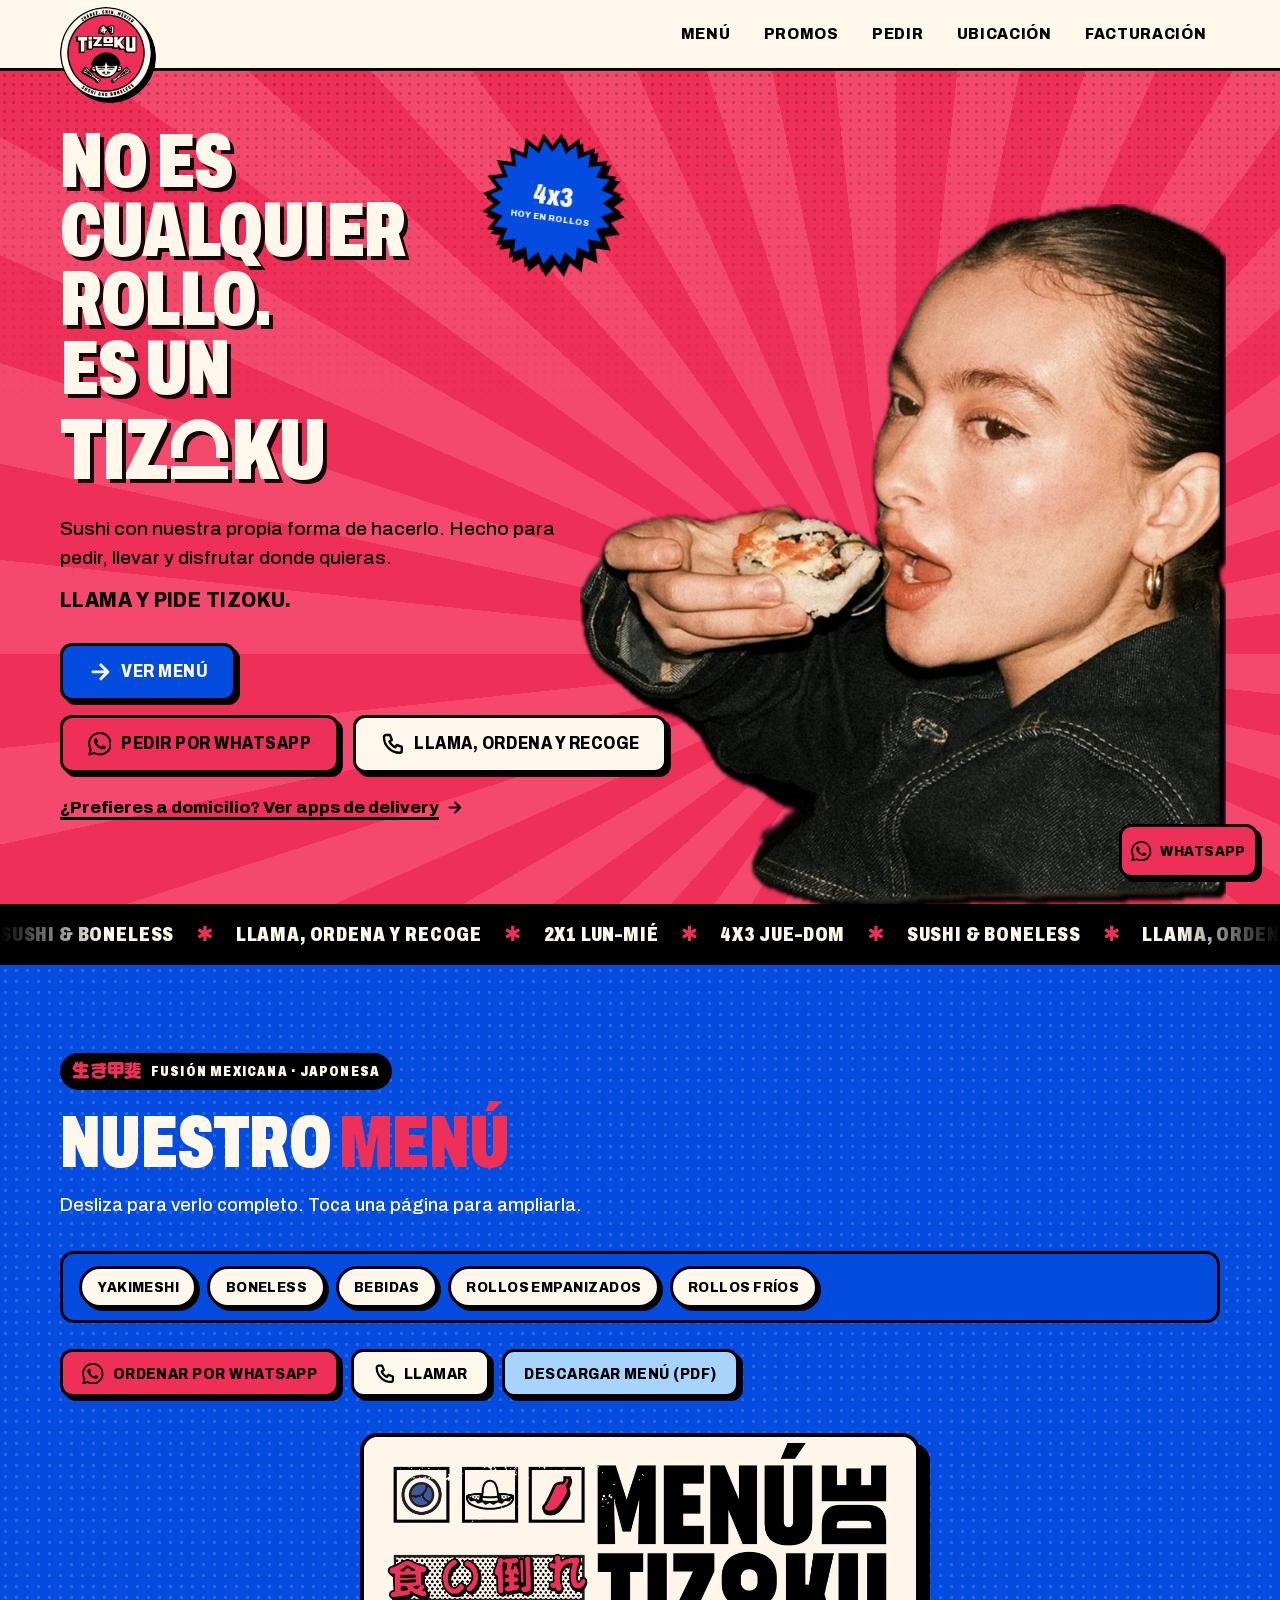
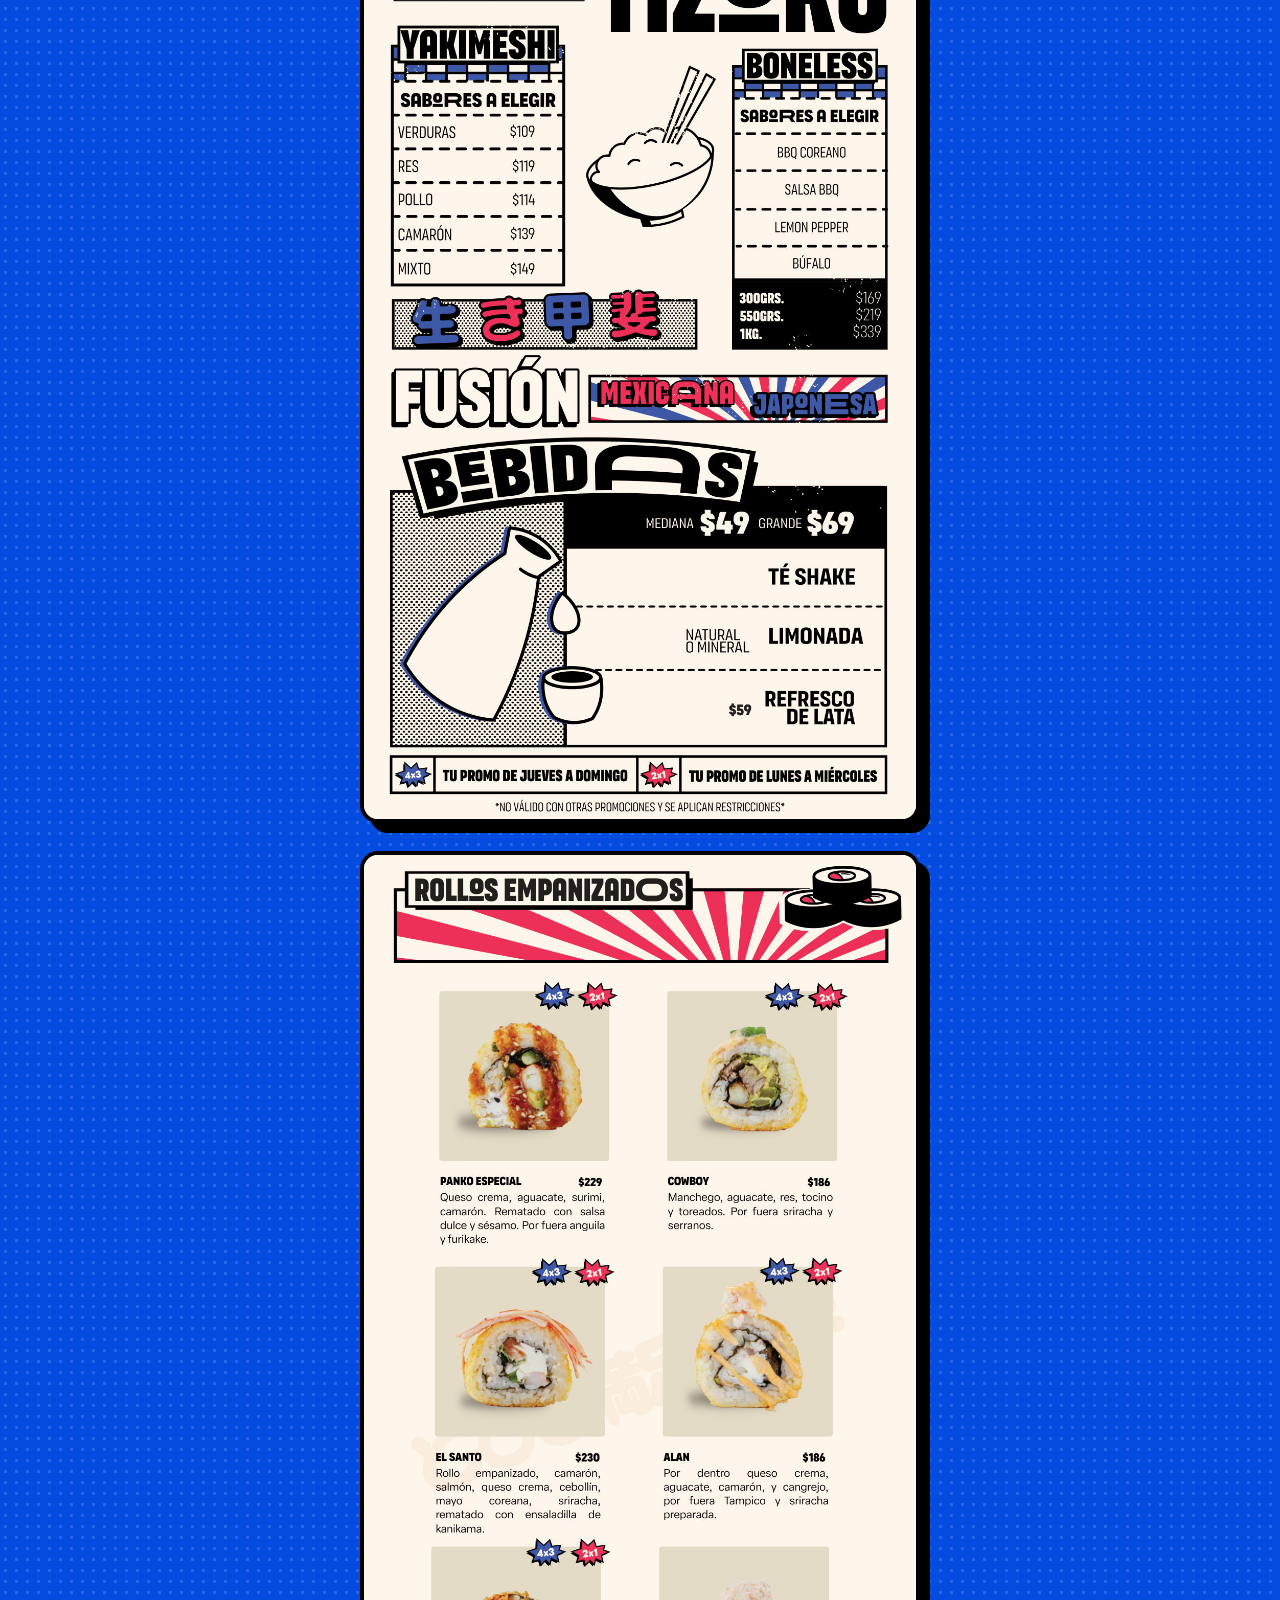
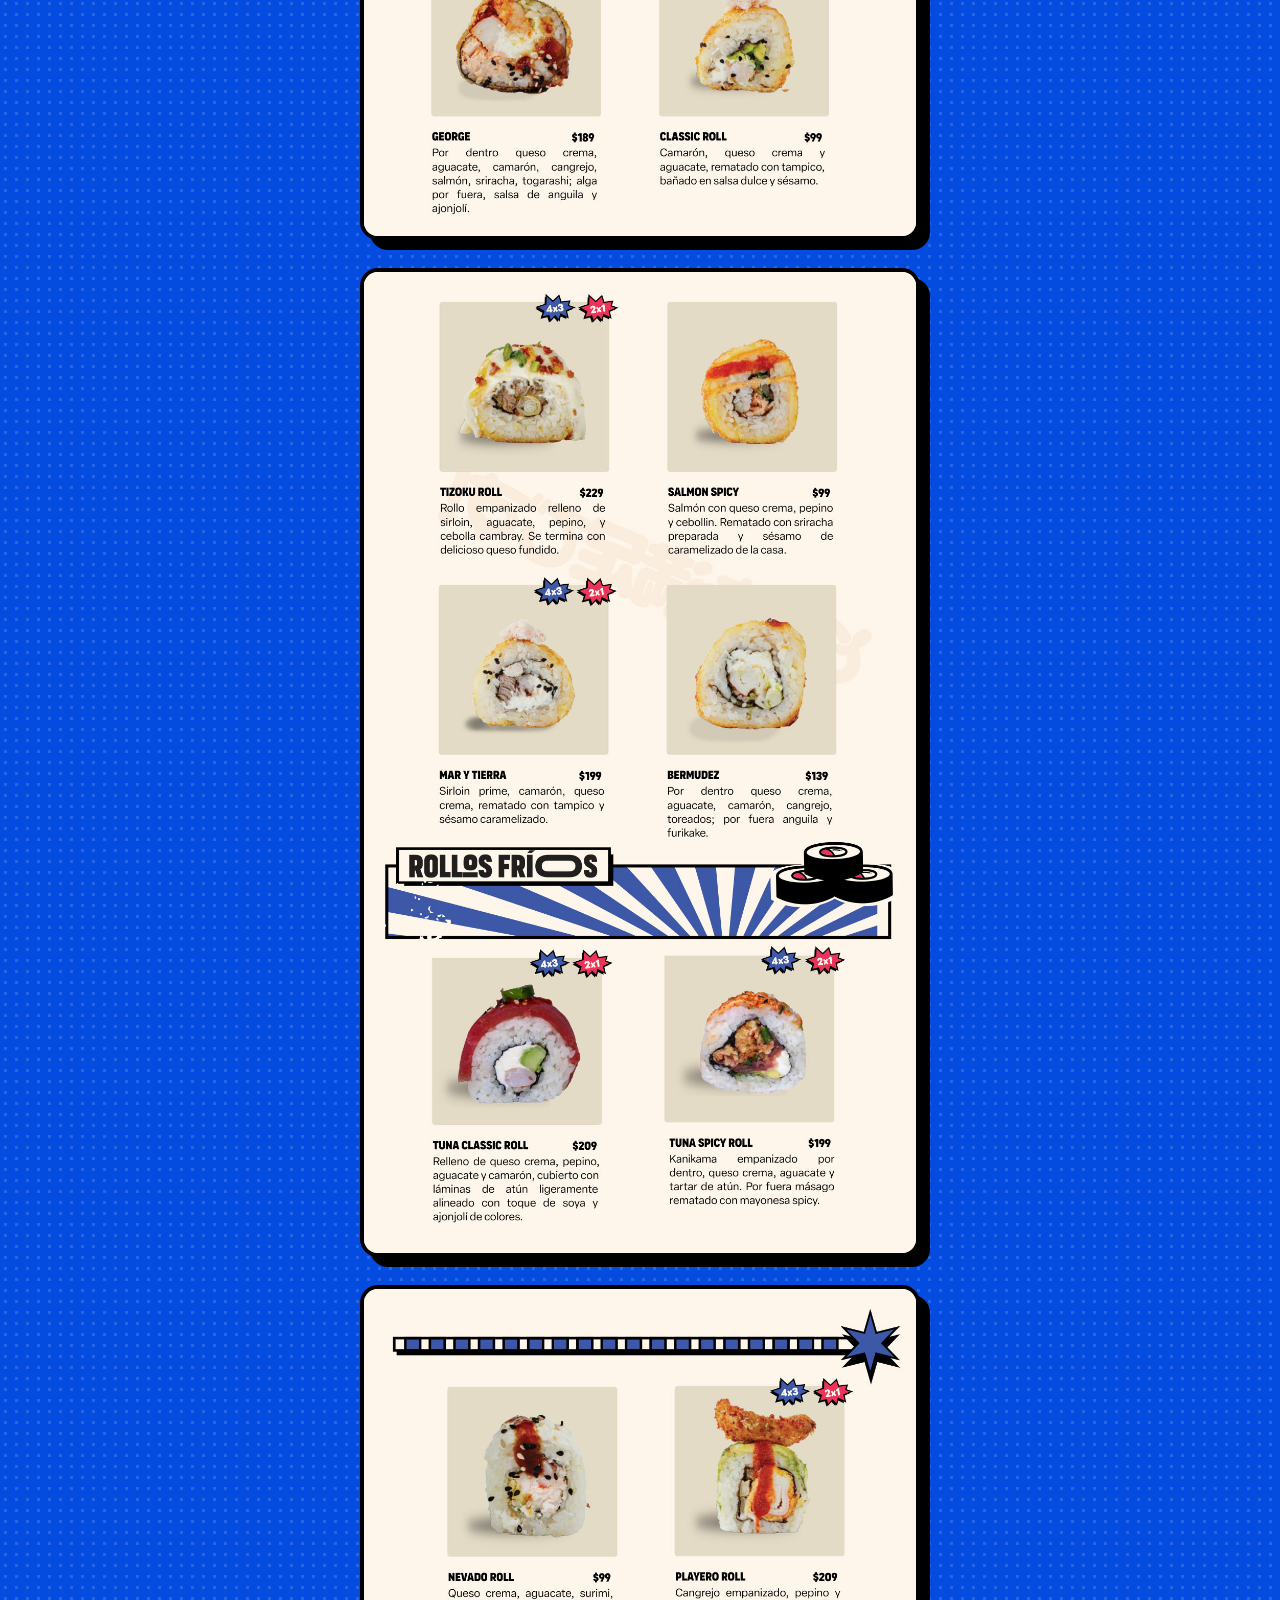
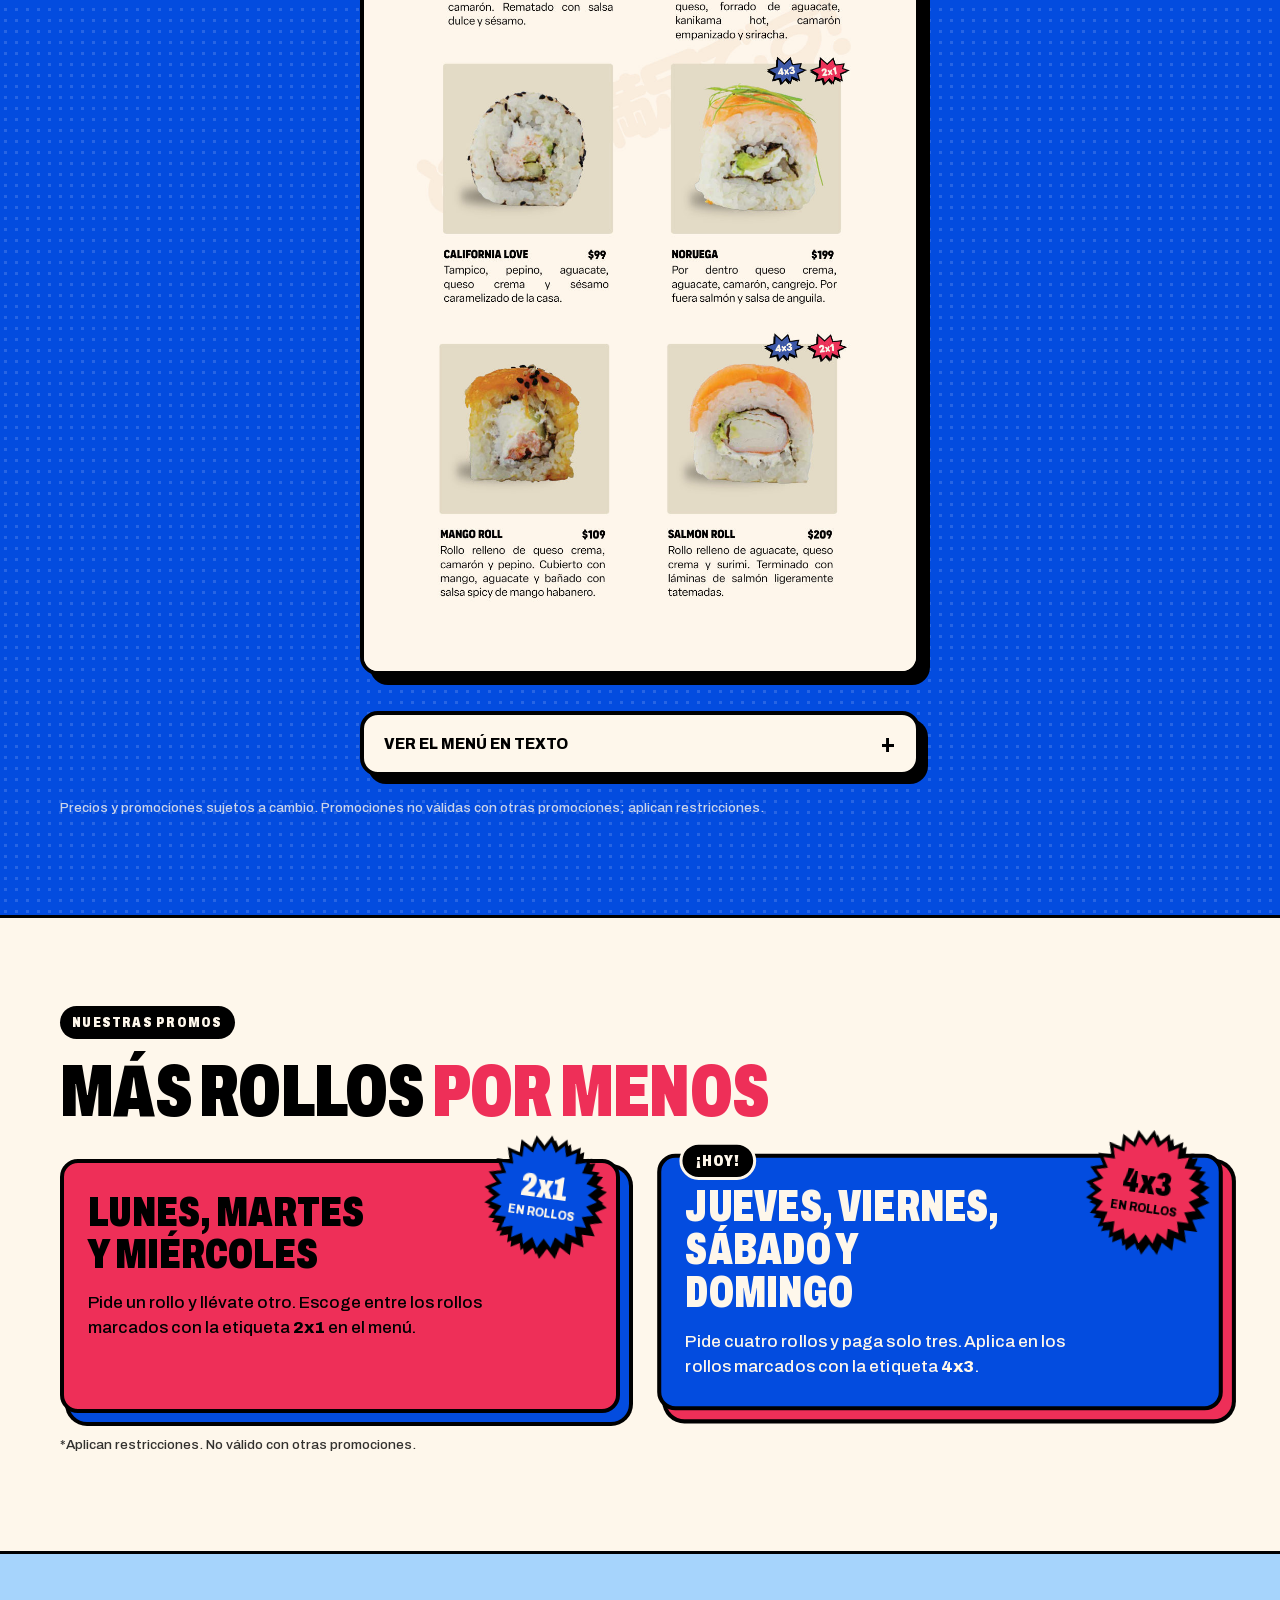
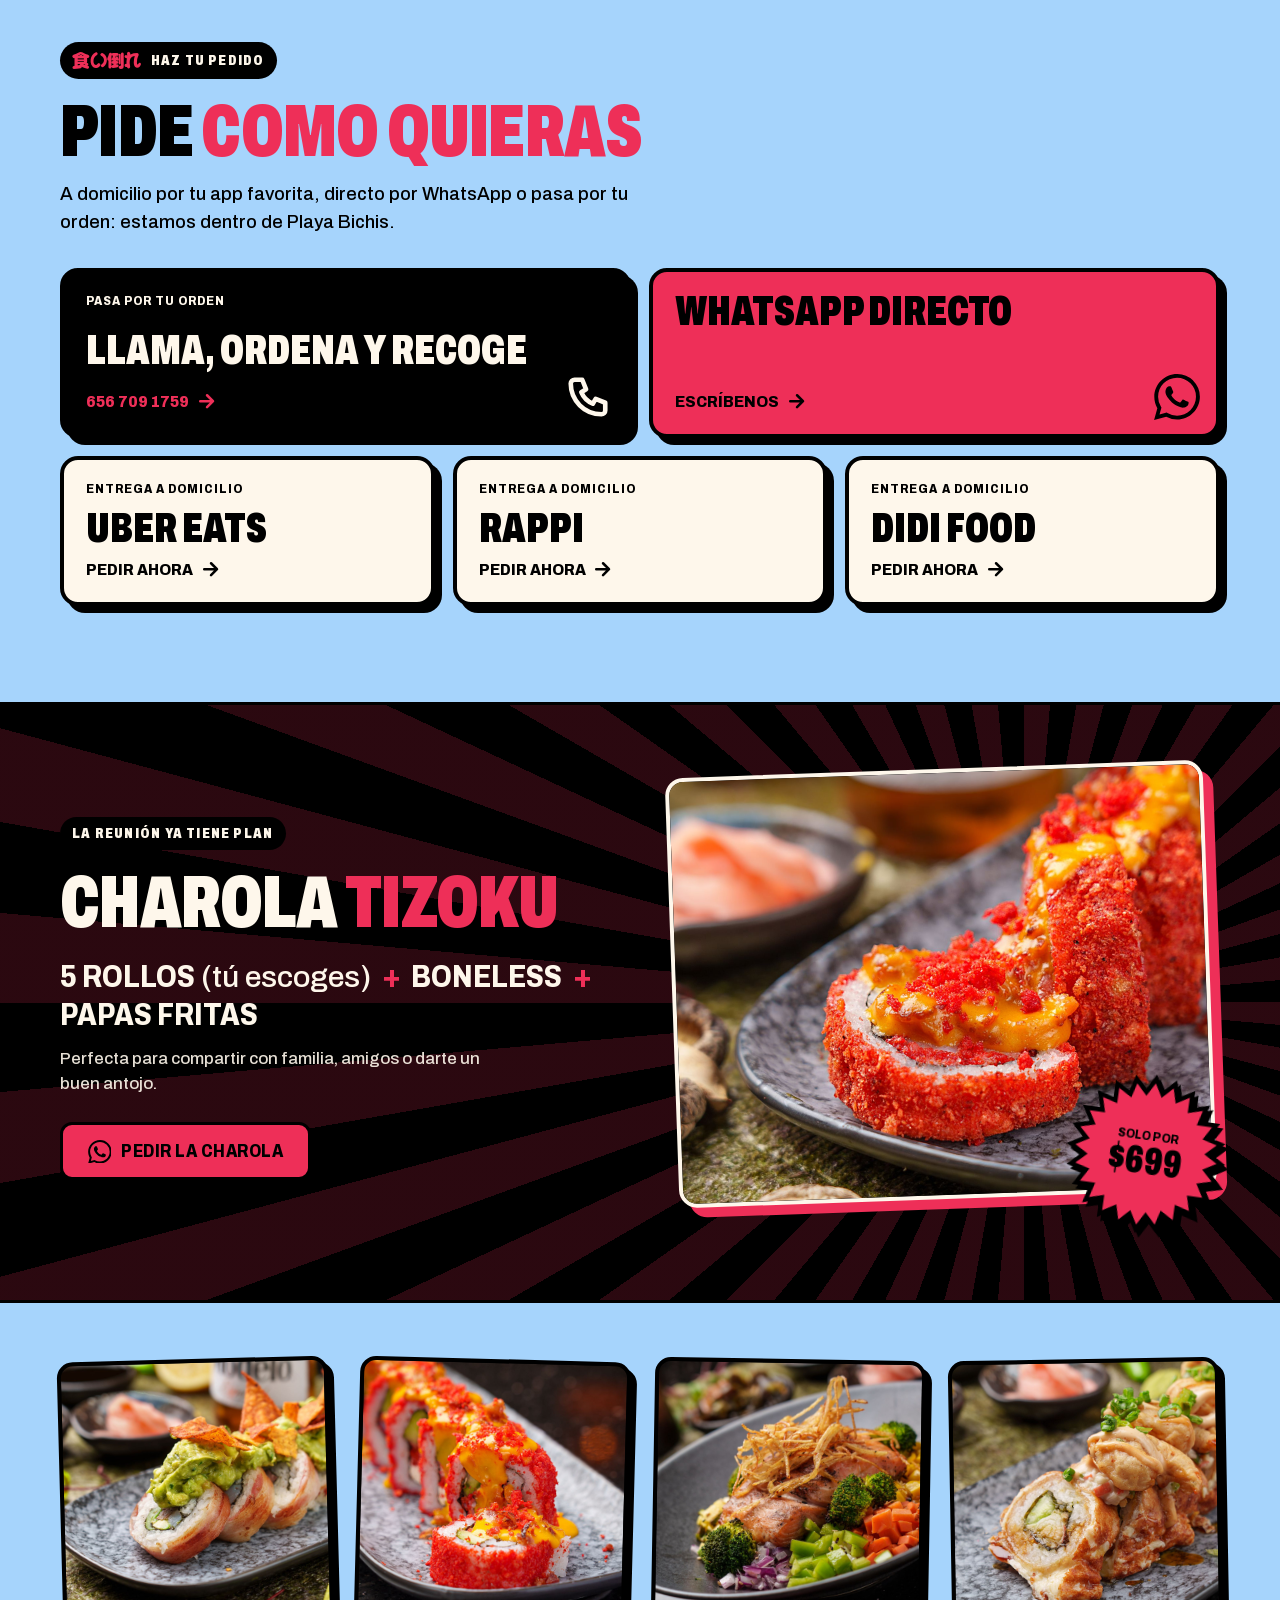
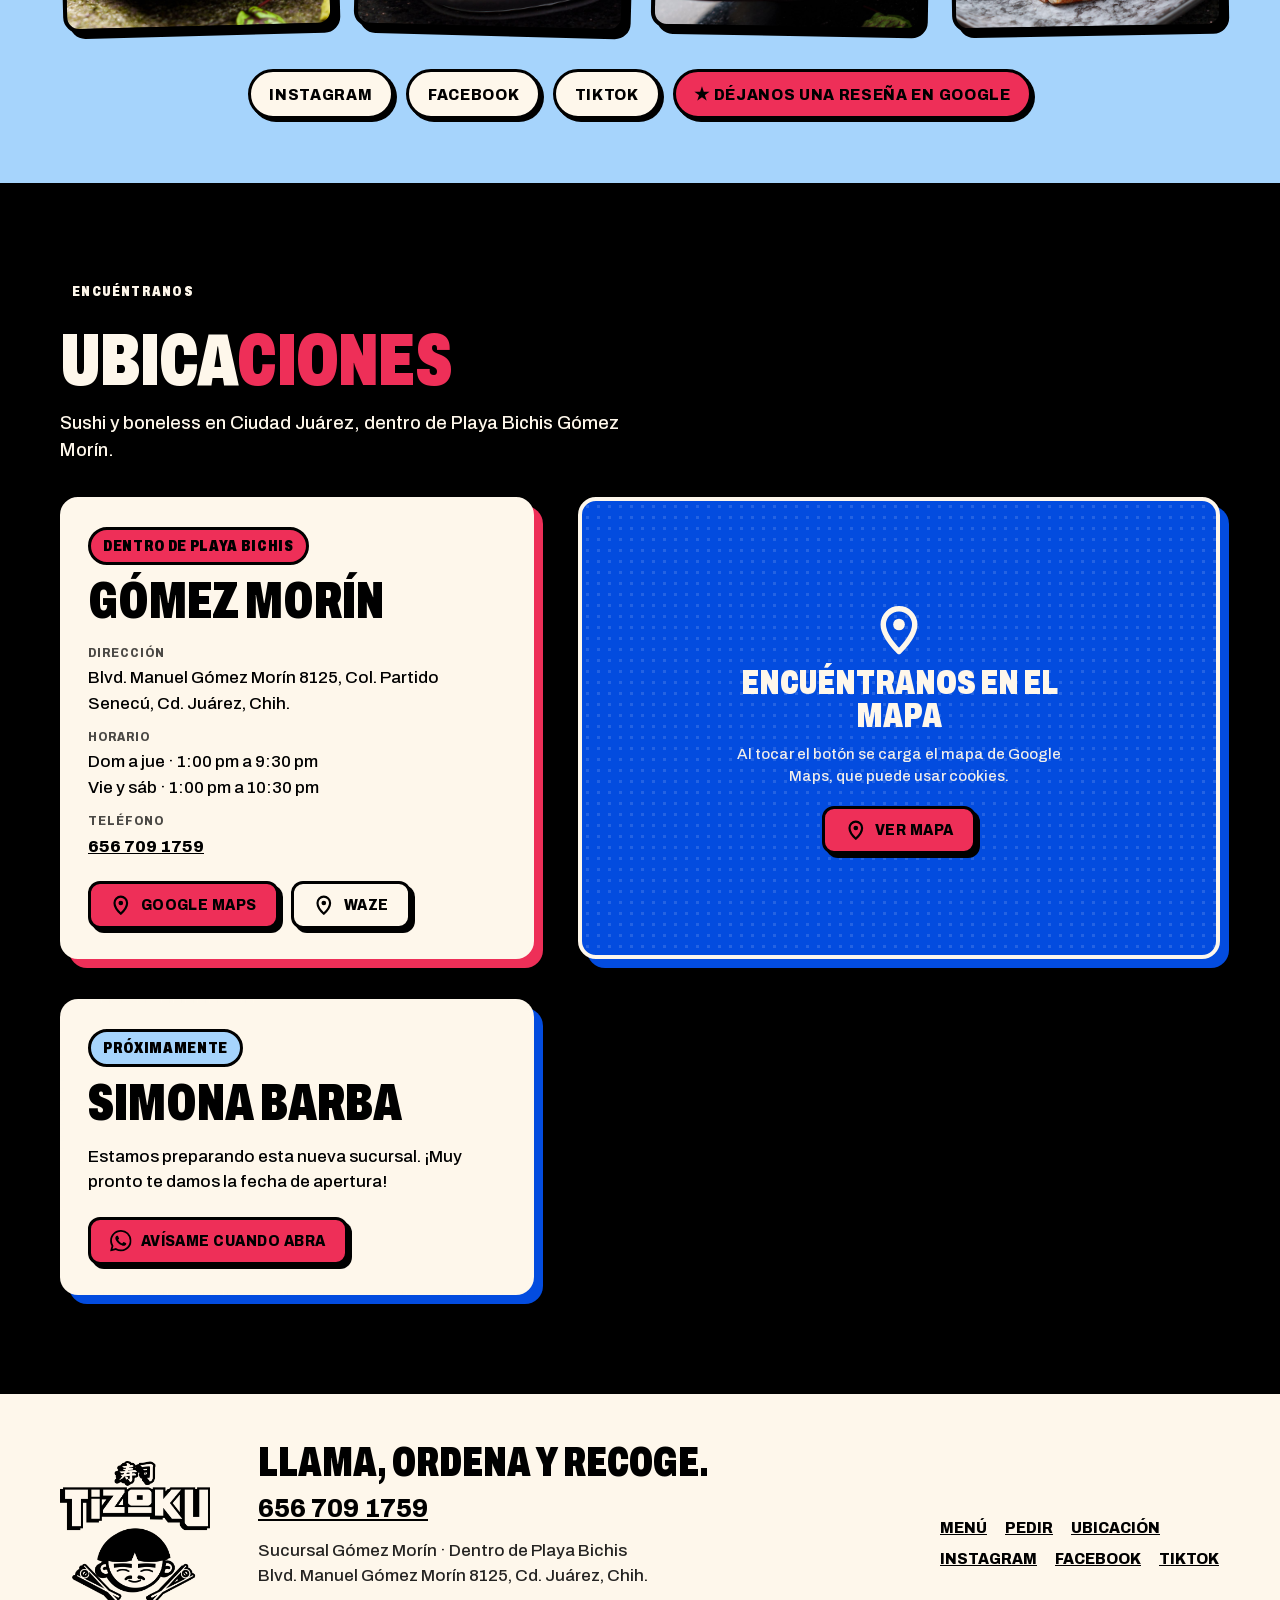
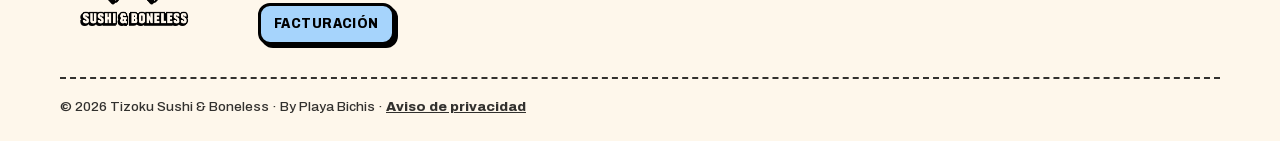
==== commit 89d8fa7e: "Horario en dos líneas, cinta sin cortes, botón volver arriba y Facturación en el menú - Horario de l" ====
--- a/index.html
+++ b/index.html
@@ -259,7 +259,7 @@
   <link rel="icon" href="favicon.ico" sizes="any">
   <link rel="icon" href="assets/img/logos/icon-192.png" type="image/png">
   <link rel="preload" href="assets/fonts/archivo-cond-900.woff2" as="font" type="font/woff2" crossorigin>
-  <link rel="stylesheet" href="css/styles.css?v=12">
+  <link rel="stylesheet" href="css/styles.css?v=13">
 </head>
 <body>
 
@@ -284,6 +284,7 @@
       <a href="#promos">Promos</a>
       <a href="#pedir">Pedir</a>
       <a href="#ubicacion">Ubicación</a>
+      <a data-billing href="#" target="_blank" rel="noopener">Facturación</a>
     </nav>
     <button class="burger" id="burger" aria-expanded="false" aria-controls="nav" aria-label="Abrir menú de navegación">
       <span></span><span></span><span></span>
@@ -531,6 +532,11 @@
   </a>
 </div>
 
+<!-- Volver arriba -->
+<button class="to-top" id="toTop" type="button" aria-label="Volver arriba">
+  <svg viewBox="0 0 24 24" fill="none" stroke="currentColor" stroke-width="3" stroke-linecap="round" stroke-linejoin="round" aria-hidden="true"><path d="M12 19V5M5 12l7-7 7 7"/></svg>
+</button>
+
 <!-- Visor de página del menú -->
 <dialog class="lightbox" id="lightbox" aria-label="Página del menú ampliada">
   <button class="lightbox-close" id="lightboxClose" aria-label="Cerrar">✕</button>
@@ -538,6 +544,6 @@
 </dialog>
 
 <script src="js/config.js?v=4"></script>
-<script src="js/main.js?v=10"></script>
+<script src="js/main.js?v=12"></script>
 </body>
 </html>
--- a/css/styles.css
+++ b/css/styles.css
@@ -267,10 +267,15 @@
 }
 
 /* ---------- Cinta ---------- */
-.ticker { background: var(--black); color: var(--floral); overflow: hidden; border-bottom: var(--line) solid var(--black); }
-.ticker-track { display: flex; width: max-content; gap: 22px; padding: 12px 0; animation: tick 38s linear infinite; }
-.ticker span { font-weight: 900; font-family: "Archivo Cond", "Arial Narrow", sans-serif; text-transform: uppercase; font-size: 1.3rem; letter-spacing: .04em; white-space: nowrap; }
-.ticker i { color: var(--watermelon); font-style: normal; font-size: 1.3rem; }
+.ticker { position: relative; background: var(--black); color: var(--floral); overflow: hidden; border-block: var(--line) solid var(--black); }
+/* Degradado en los bordes: el texto entra y sale suave en vez de verse cortado */
+.ticker::before, .ticker::after { content: ""; position: absolute; top: 0; bottom: 0; width: clamp(28px, 8vw, 110px); z-index: 1; pointer-events: none; }
+.ticker::before { left: 0; background: linear-gradient(90deg, var(--black), transparent); }
+.ticker::after { right: 0; background: linear-gradient(270deg, var(--black), transparent); }
+/* Sin "gap": el espacio va como margen de cada pieza, así las 3 copias miden lo mismo y el lazo no da salto */
+.ticker-track { display: flex; align-items: center; width: max-content; padding: 12px 0; animation: tick 38s linear infinite; }
+.ticker span { margin-right: 22px; font-weight: 900; font-family: "Archivo Cond", "Arial Narrow", sans-serif; text-transform: uppercase; font-size: 1.3rem; line-height: 1.2; letter-spacing: .04em; white-space: nowrap; }
+.ticker i { margin-right: 22px; color: var(--watermelon); font-style: normal; font-size: 1.3rem; line-height: 1.2; }
 @keyframes tick { to { transform: translateX(-33.333%); } }
 
 /* ---------- Secciones ---------- */
@@ -517,6 +522,22 @@
   .float-bar.show { opacity: 1; transform: none; pointer-events: auto; }
 }
 
+/* ---------- Botón "volver arriba" ---------- */
+.to-top {
+  position: fixed; z-index: 39; right: 14px; bottom: calc(86px + env(safe-area-inset-bottom));
+  width: 48px; height: 48px; display: grid; place-items: center; cursor: pointer;
+  background: var(--floral); color: var(--black);
+  border: var(--line) solid var(--black); border-radius: 50%; box-shadow: 3px 3px 0 var(--black);
+  opacity: 0; transform: translateY(12px); pointer-events: none; transition: opacity .2s, transform .2s;
+}
+.to-top.show { opacity: 1; transform: none; pointer-events: auto; }
+.to-top svg { width: 22px; height: 22px; }
+.to-top:hover { background: var(--icy); }
+.to-top:focus-visible { outline: 3px solid var(--azure); outline-offset: 3px; }
+@media (min-width: 860px) {
+  .to-top { right: 30px; bottom: 96px; } /* encima del botón flotante de WhatsApp */
+}
+
 /* ---------- Visor ---------- */
 .lightbox { border: 4px solid var(--black); border-radius: 18px; padding: 0; background: var(--floral); max-width: min(92vw, 560px); max-height: 94vh; overflow: auto; box-shadow: 10px 10px 0 var(--watermelon); }
 .lightbox::backdrop { background: rgba(0,0,0,.78); }
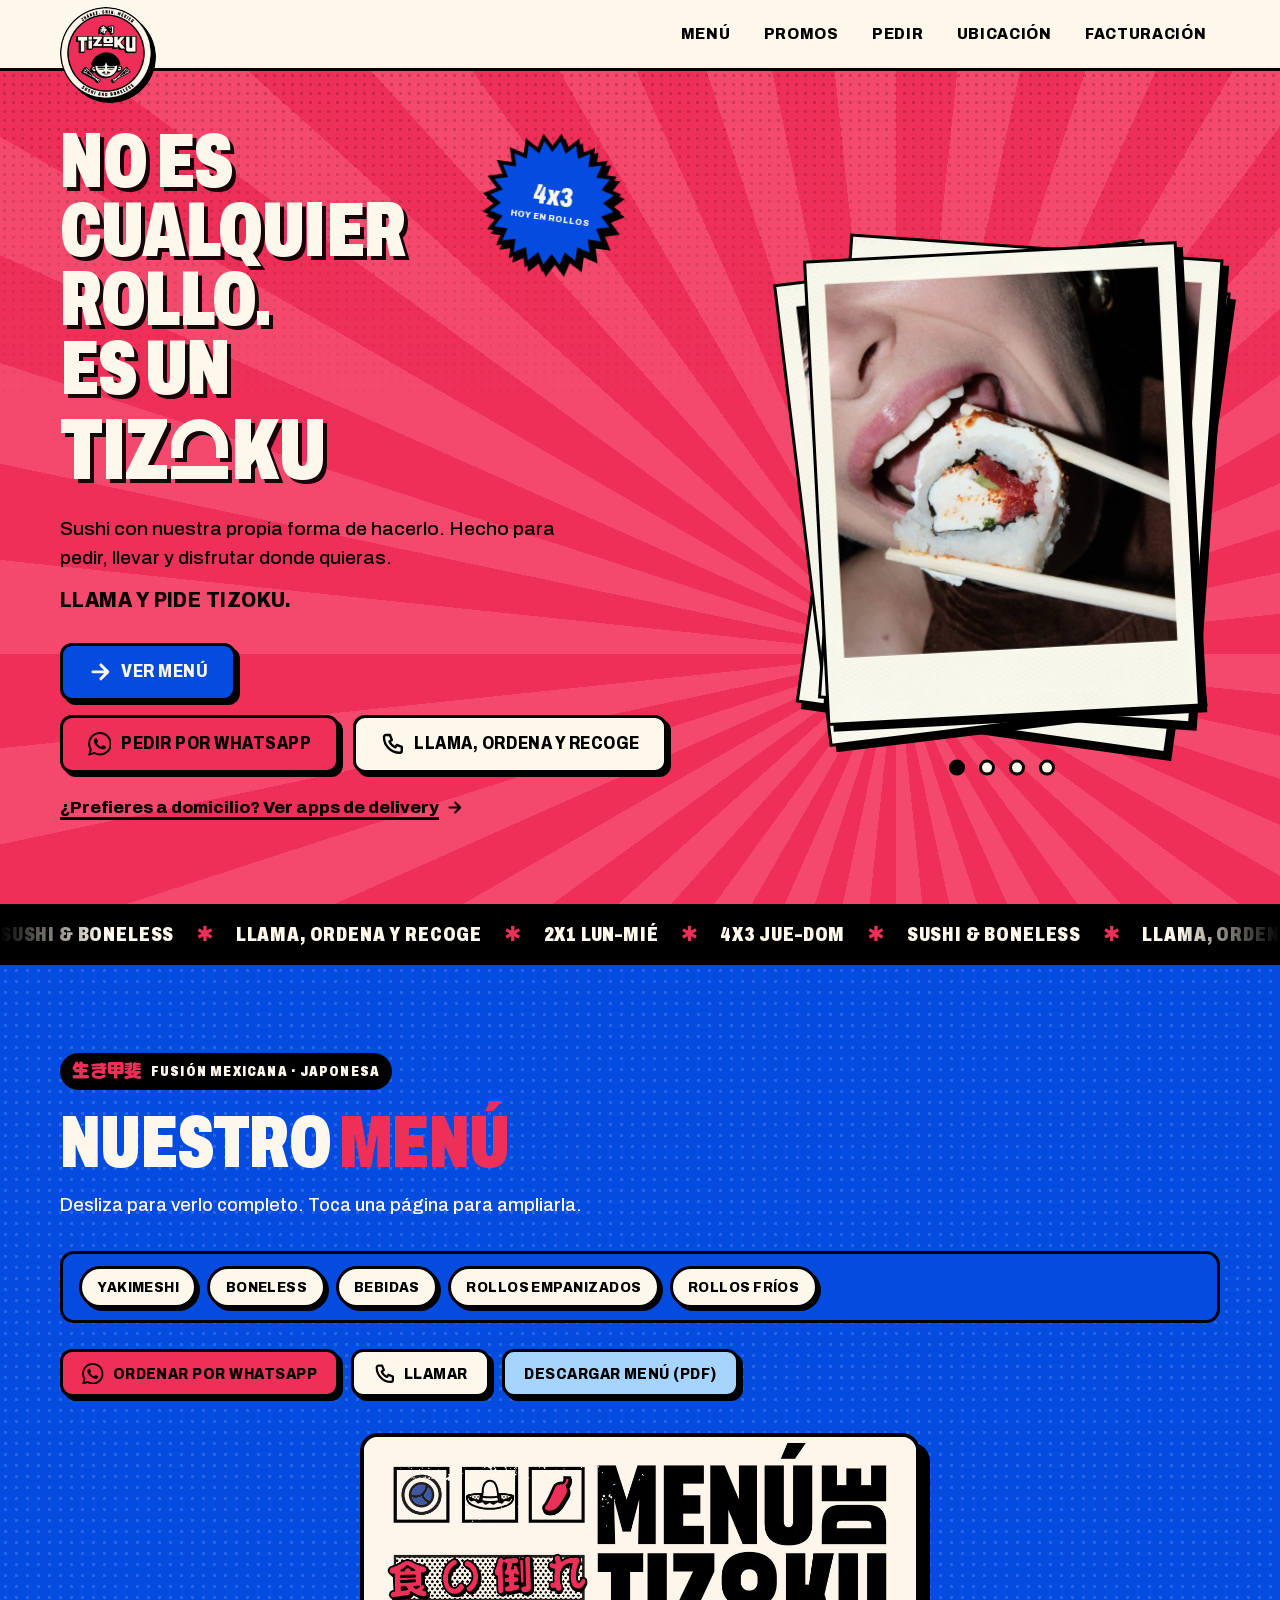
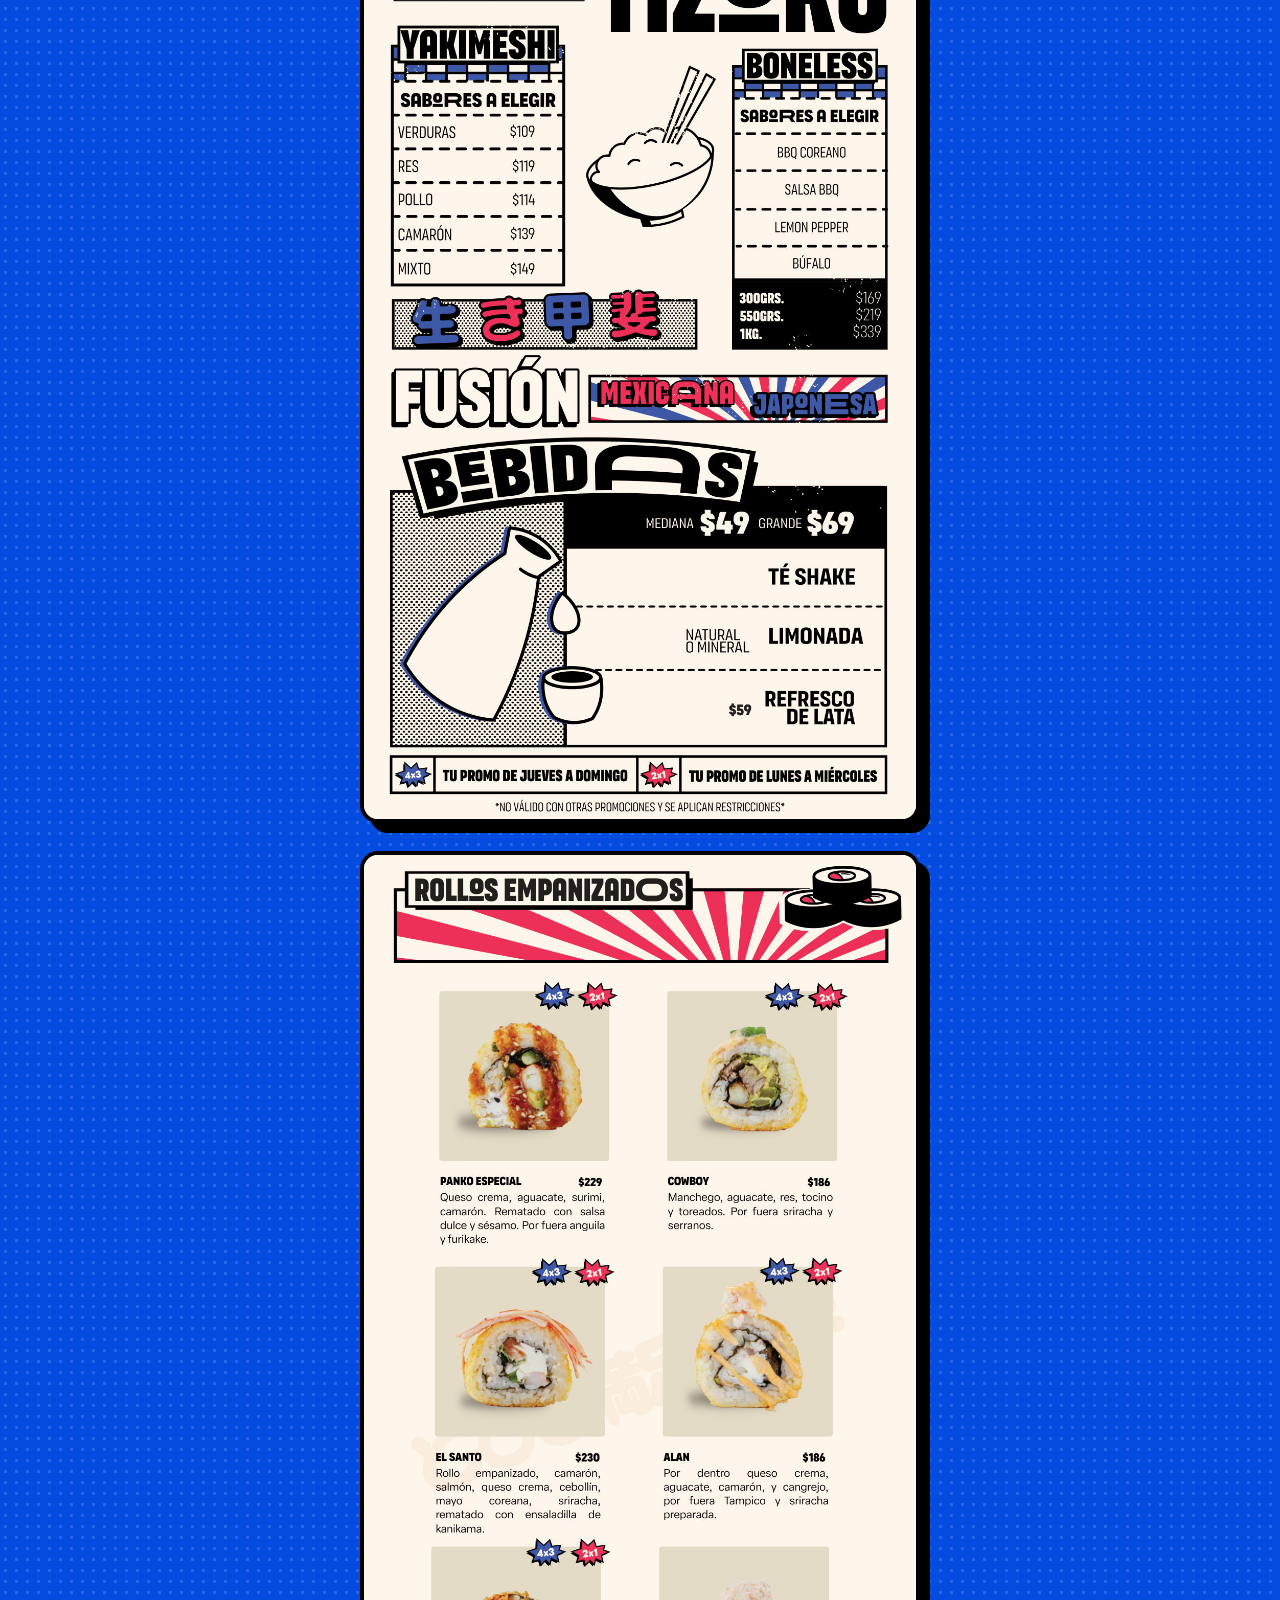
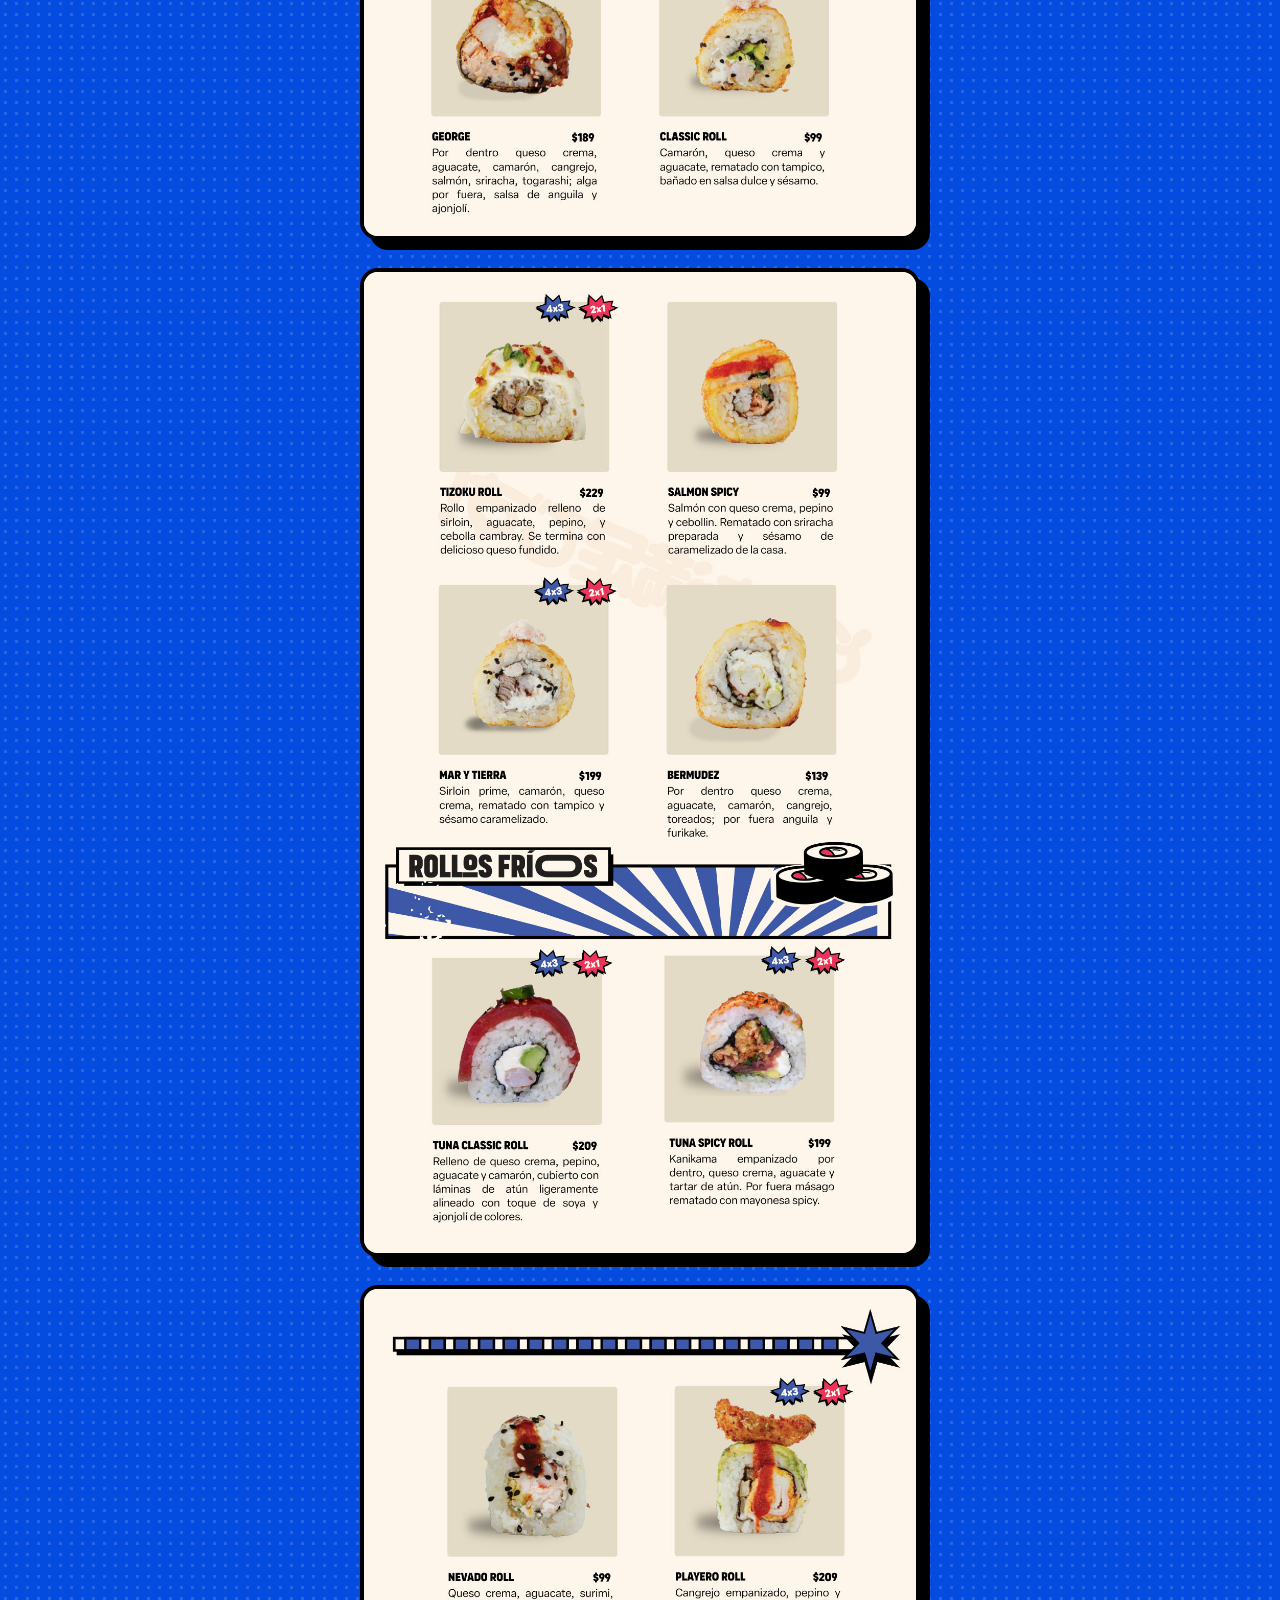
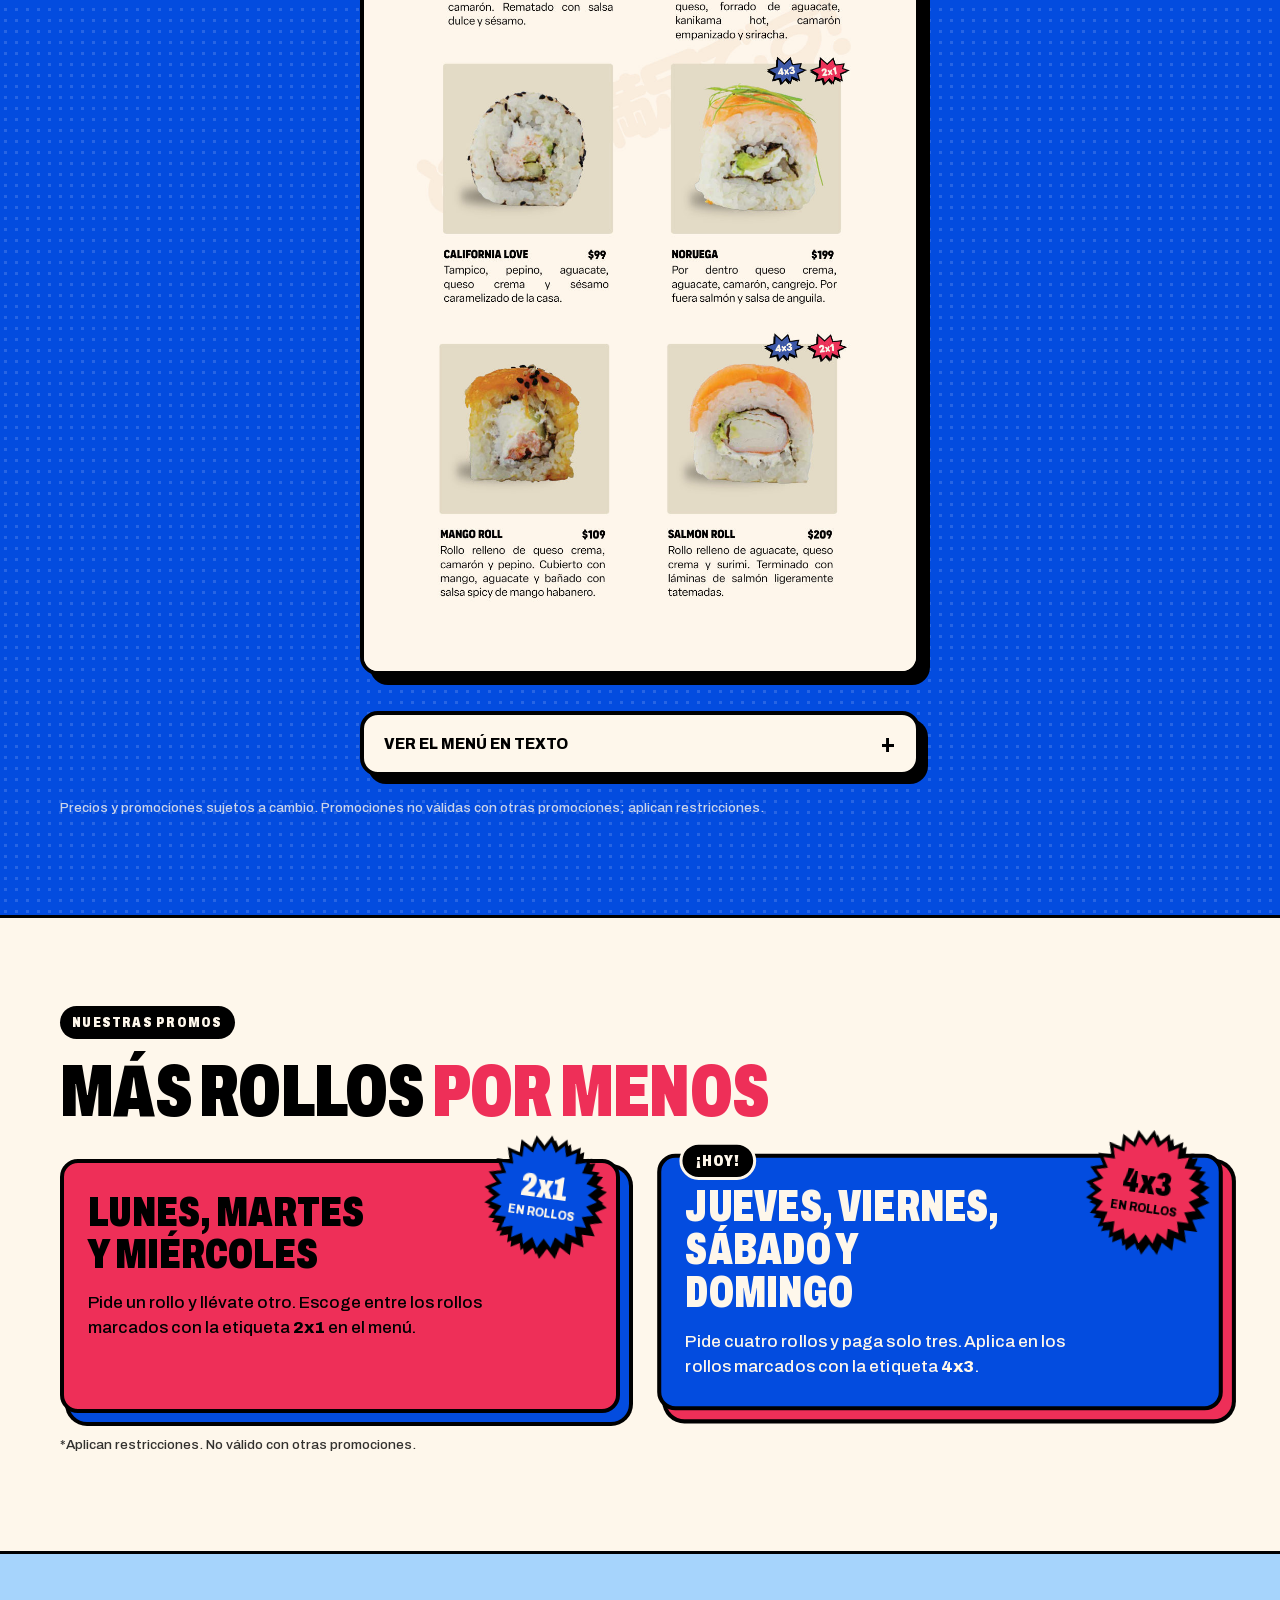
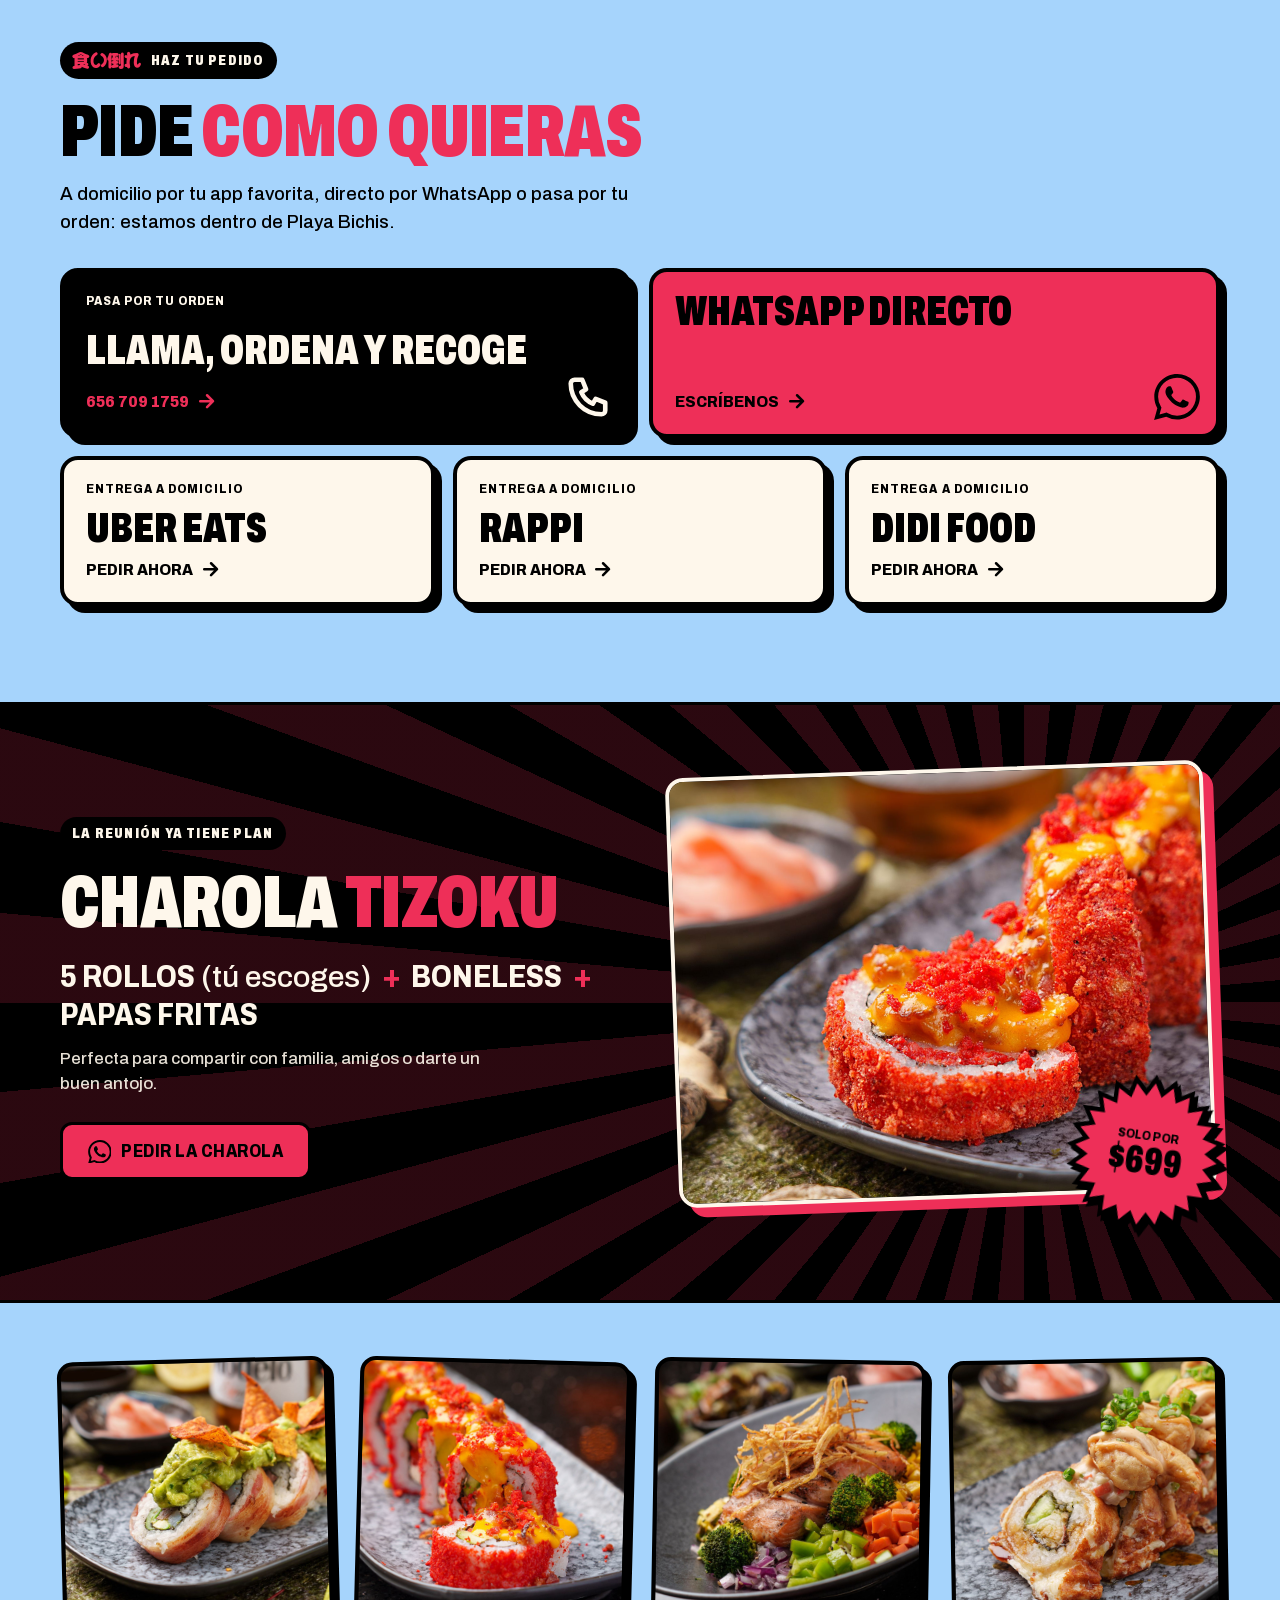
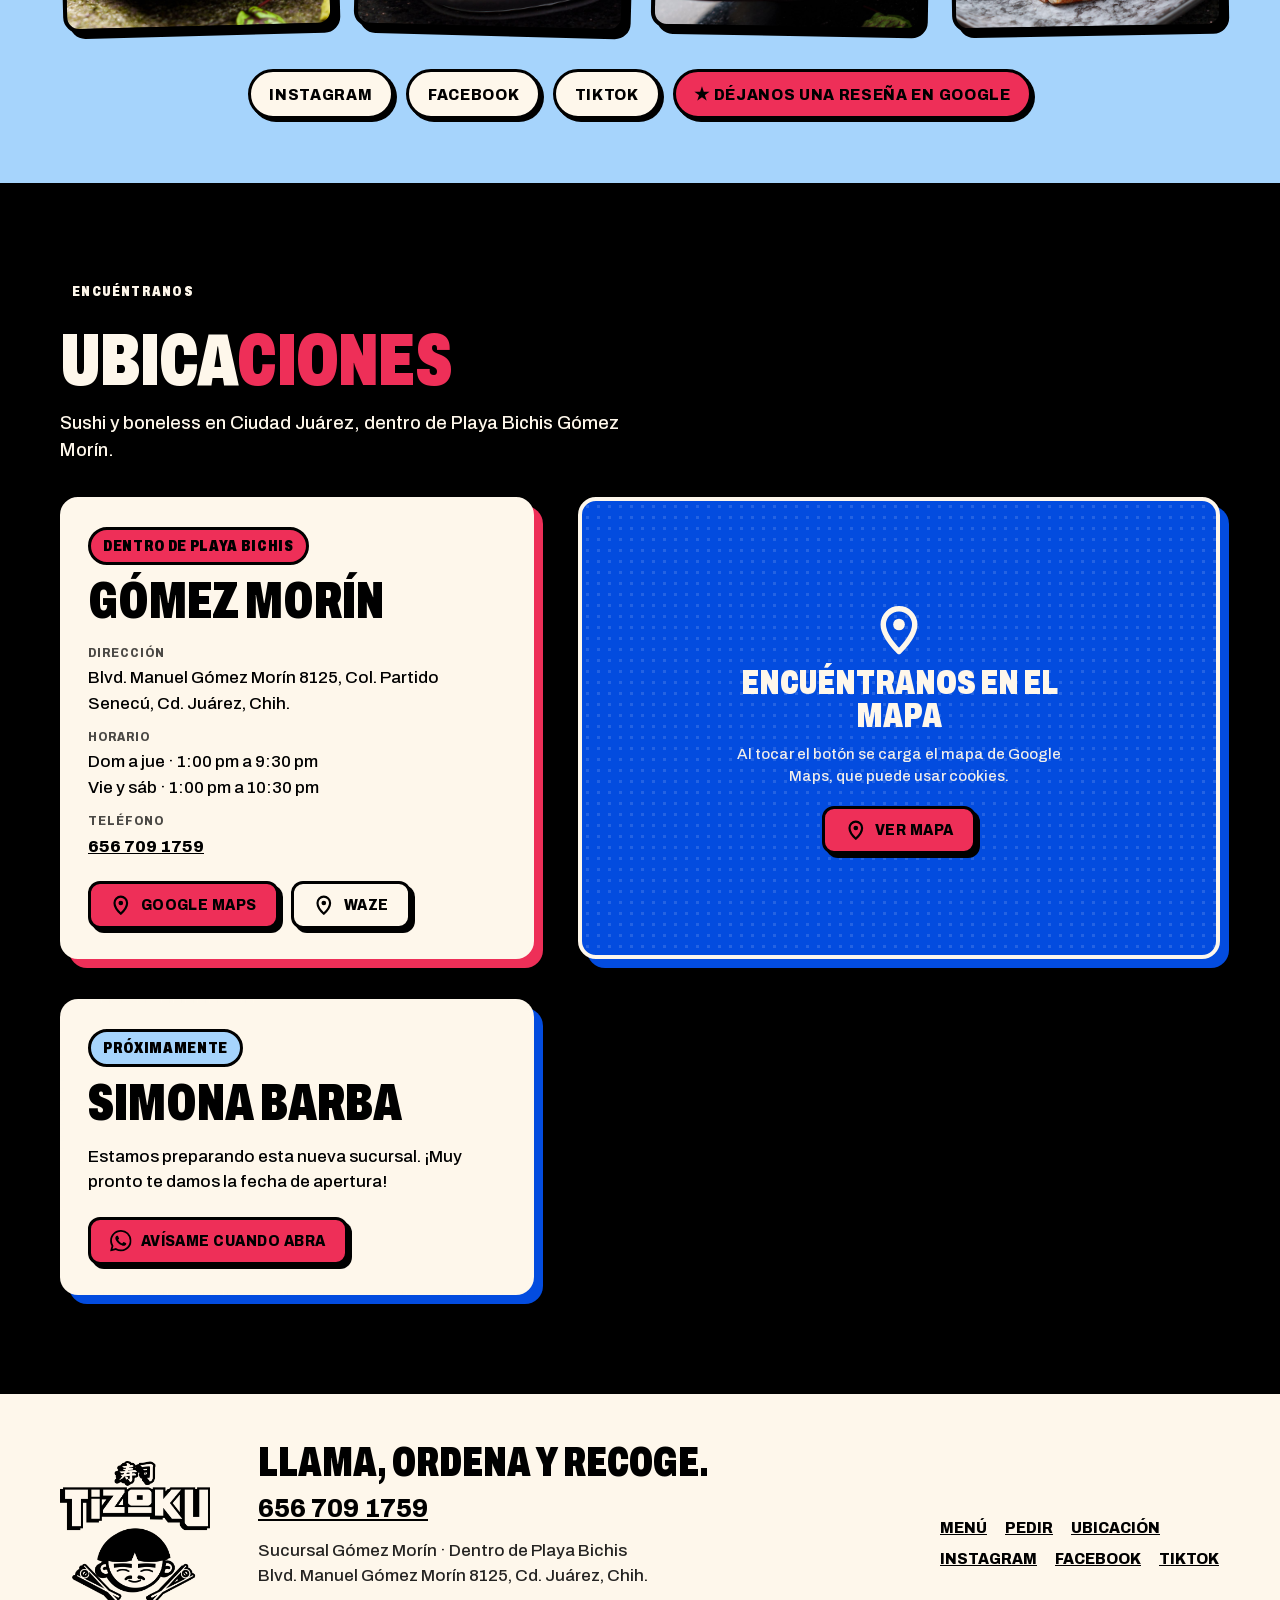
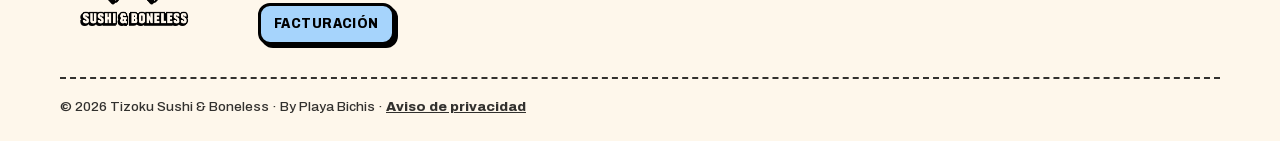
==== commit e5977dc1: "Hero: mazo de polaroids en lugar de la foto de la modelo - Una polaroid grande al frente; cada 3.5 s" ====
--- a/index.html
+++ b/index.html
@@ -259,7 +259,7 @@
   <link rel="icon" href="favicon.ico" sizes="any">
   <link rel="icon" href="assets/img/logos/icon-192.png" type="image/png">
   <link rel="preload" href="assets/fonts/archivo-cond-900.woff2" as="font" type="font/woff2" crossorigin>
-  <link rel="stylesheet" href="css/styles.css?v=13">
+  <link rel="stylesheet" href="css/styles.css?v=15">
 </head>
 <body>
 
@@ -322,7 +322,14 @@
 
     <div class="burst burst--hero" id="heroBurst"><b>2x1</b><small>Lun–Mié</small></div>
   </div>
-  <img class="hero-cutout" src="assets/img/photos/hero-cutout.webp" alt="Mujer disfrutando un rollo de sushi Tizoku" width="852" height="932" fetchpriority="high">
+  <!-- Mazo de polaroids: una al frente, las demás van pasando -->
+  <div class="hero-polaroids" id="heroPolaroids" role="group" aria-roledescription="carrusel" aria-label="Fotos de nuestros rollos y boneless">
+    <img class="pol" src="assets/img/photos/polaroid-2.jpg" alt="Mujer comiendo un rollo de sushi con palillos" width="576" height="720" fetchpriority="high">
+    <img class="pol" src="assets/img/photos/polaroid-3.jpg" alt="Boneless con salsa bañado en aderezo blanco, sostenido con palillos" width="576" height="720">
+    <img class="pol" src="assets/img/photos/polaroid-1.jpg" alt="Mujer a punto de probar un bocado empanizado con tenedor" width="576" height="720">
+    <img class="pol" src="assets/img/photos/polaroid-4.jpg" alt="Mujer comiendo boneless con salsa usando palillos" width="576" height="720">
+    <div class="pol-dots" id="polDots"></div>
+  </div>
 </section>
 
 <!-- Cinta -->
@@ -544,6 +551,6 @@
 </dialog>
 
 <script src="js/config.js?v=4"></script>
-<script src="js/main.js?v=12"></script>
+<script src="js/main.js?v=13"></script>
 </body>
 </html>
--- a/css/styles.css
+++ b/css/styles.css
@@ -173,12 +173,34 @@
   mask-image: linear-gradient(to bottom, #000 0, transparent 45%);
 }
 .hero-grid { position: relative; z-index: 2; display: grid; gap: 40px; align-items: center; }
-/* Recorte de la modelo, pegado al borde inferior del hero */
-.hero-cutout {
-  position: relative; z-index: 1; display: block;
-  width: min(82%, 380px); height: auto; margin: 8px 0 0 auto;
-  filter: drop-shadow(6px 6px 0 var(--black));
-}
+/* Mazo de polaroids: la de al frente es grande; al avanzar, sale volando y pasa al fondo.
+   El JS (main.js) pone data-p="0..3" según la posición en el mazo. */
+.hero-polaroids {
+  position: absolute; z-index: 1; right: max(2%, calc((100% - 1160px) / 2)); top: 50%;
+  width: clamp(300px, 34vw, 470px); aspect-ratio: 1 / 1.16; transform: translateY(-50%);
+  cursor: pointer; touch-action: pan-y; -webkit-tap-highlight-color: transparent; user-select: none;
+}
+.pol {
+  position: absolute; left: 7%; top: 3%; width: 86%; height: auto; display: block;
+  border: var(--line) solid var(--black); box-shadow: 6px 6px 0 var(--black);
+  background: var(--floral); -webkit-user-drag: none;
+  transition: transform .65s cubic-bezier(.2, .8, .2, 1), opacity .4s ease; will-change: transform;
+}
+.pol[data-p="0"] { transform: rotate(-3deg); z-index: 4; }
+.pol[data-p="1"] { transform: translate(5%, -1%) rotate(4deg); z-index: 3; }
+.pol[data-p="2"] { transform: translate(-4%, 2%) rotate(-7deg); z-index: 2; }
+.pol[data-p="3"] { transform: translate(3%, 3%) rotate(8deg); z-index: 1; }
+.pol.is-out { transform: translate(78%, -10%) rotate(20deg); opacity: 0; z-index: 5; }
+.pol.no-trans { transition: none; }
+/* Puntitos para elegir foto (la zona de toque es más grande que el punto) */
+.pol-dots { position: absolute; z-index: 6; left: 0; right: 0; bottom: -36px; display: flex; justify-content: center; gap: 14px; }
+.pol-dots button {
+  position: relative; width: 16px; height: 16px; padding: 0; cursor: pointer;
+  background: var(--floral); border: var(--line) solid var(--black); border-radius: 50%;
+}
+.pol-dots button::after { content: ""; position: absolute; inset: -10px; }
+.pol-dots button[aria-current="true"] { background: var(--black); }
+.pol-dots button:focus-visible { outline: 3px solid var(--azure); outline-offset: 3px; }
 .hero-title {
   display: grid; font-weight: 900; font-family: "Archivo Cond", "Arial Narrow", sans-serif; text-transform: uppercase;
   font-size: clamp(3.4rem, 17vw, 7rem); line-height: .9; letter-spacing: -.01em;
@@ -243,11 +265,13 @@
   .hero-link .ico { display: none; }
   .hero-copy { padding-bottom: 14px; }
   .ticker-track { padding: 8px 0; }
-  /* Modelo: sube por la columna derecha, a la altura de ROLLO. / ES UN / TIZOKU */
-  .hero-cutout { position: absolute; right: 6px; top: calc(36px + 25.2vw); bottom: auto; width: 42vw; max-width: 190px; margin: 0; }
+  /* Celular: el mazo va en la columna derecha, junto al titular */
+  .hero-polaroids { right: 6px; top: calc(36px + 5vw); width: 50vw; max-width: 230px; transform: none; }
+  .pol { box-shadow: 4px 4px 0 var(--black); }
+  .pol-dots { bottom: -30px; }
   /* Sello de la promo del día: arriba a la derecha, junto a "NO ES" */
   /* Sobre el pecho de la modelo (lejos del titular, aunque el teléfono muestre letras más anchas) */
-  .burst--hero { display: grid; right: 6px; top: calc(36px + 44vw); bottom: auto; width: min(22vw, 96px); }
+  .burst--hero { display: grid; right: -2px; top: 22px; bottom: auto; width: min(22vw, 96px); z-index: 7; }
   .burst--hero b { font-size: clamp(1.3rem, 6.4vw, 1.9rem); }
   .burst--hero small { font-size: .56rem; }
 }
@@ -261,7 +285,6 @@
   .hero { padding: 56px 0 84px; min-height: min(86vh, 760px); display: grid; align-items: center; }
   .hero-grid { max-width: 620px; margin-inline: 0 auto; }
   .hero .wrap { margin-left: max(16px, calc((100% - 1160px) / 2)); }
-  .hero-cutout { position: absolute; right: max(2%, calc((100% - 1160px) / 2)); bottom: 0; width: auto; height: min(92%, 700px); margin: 0; }
   .burst { width: 140px; }
   .burst--hero { top: 6px; bottom: auto; right: auto; left: clamp(360px, 33vw, 470px); width: 140px; } /* relativo a .hero-grid: a la derecha del titular */
 }
@@ -552,5 +575,6 @@
 @media (prefers-reduced-motion: reduce) {
   html { scroll-behavior: auto; }
   .ticker-track { animation: none; }
+  .pol { transition: none; }
   .btn, .order { transition: none; }
 }
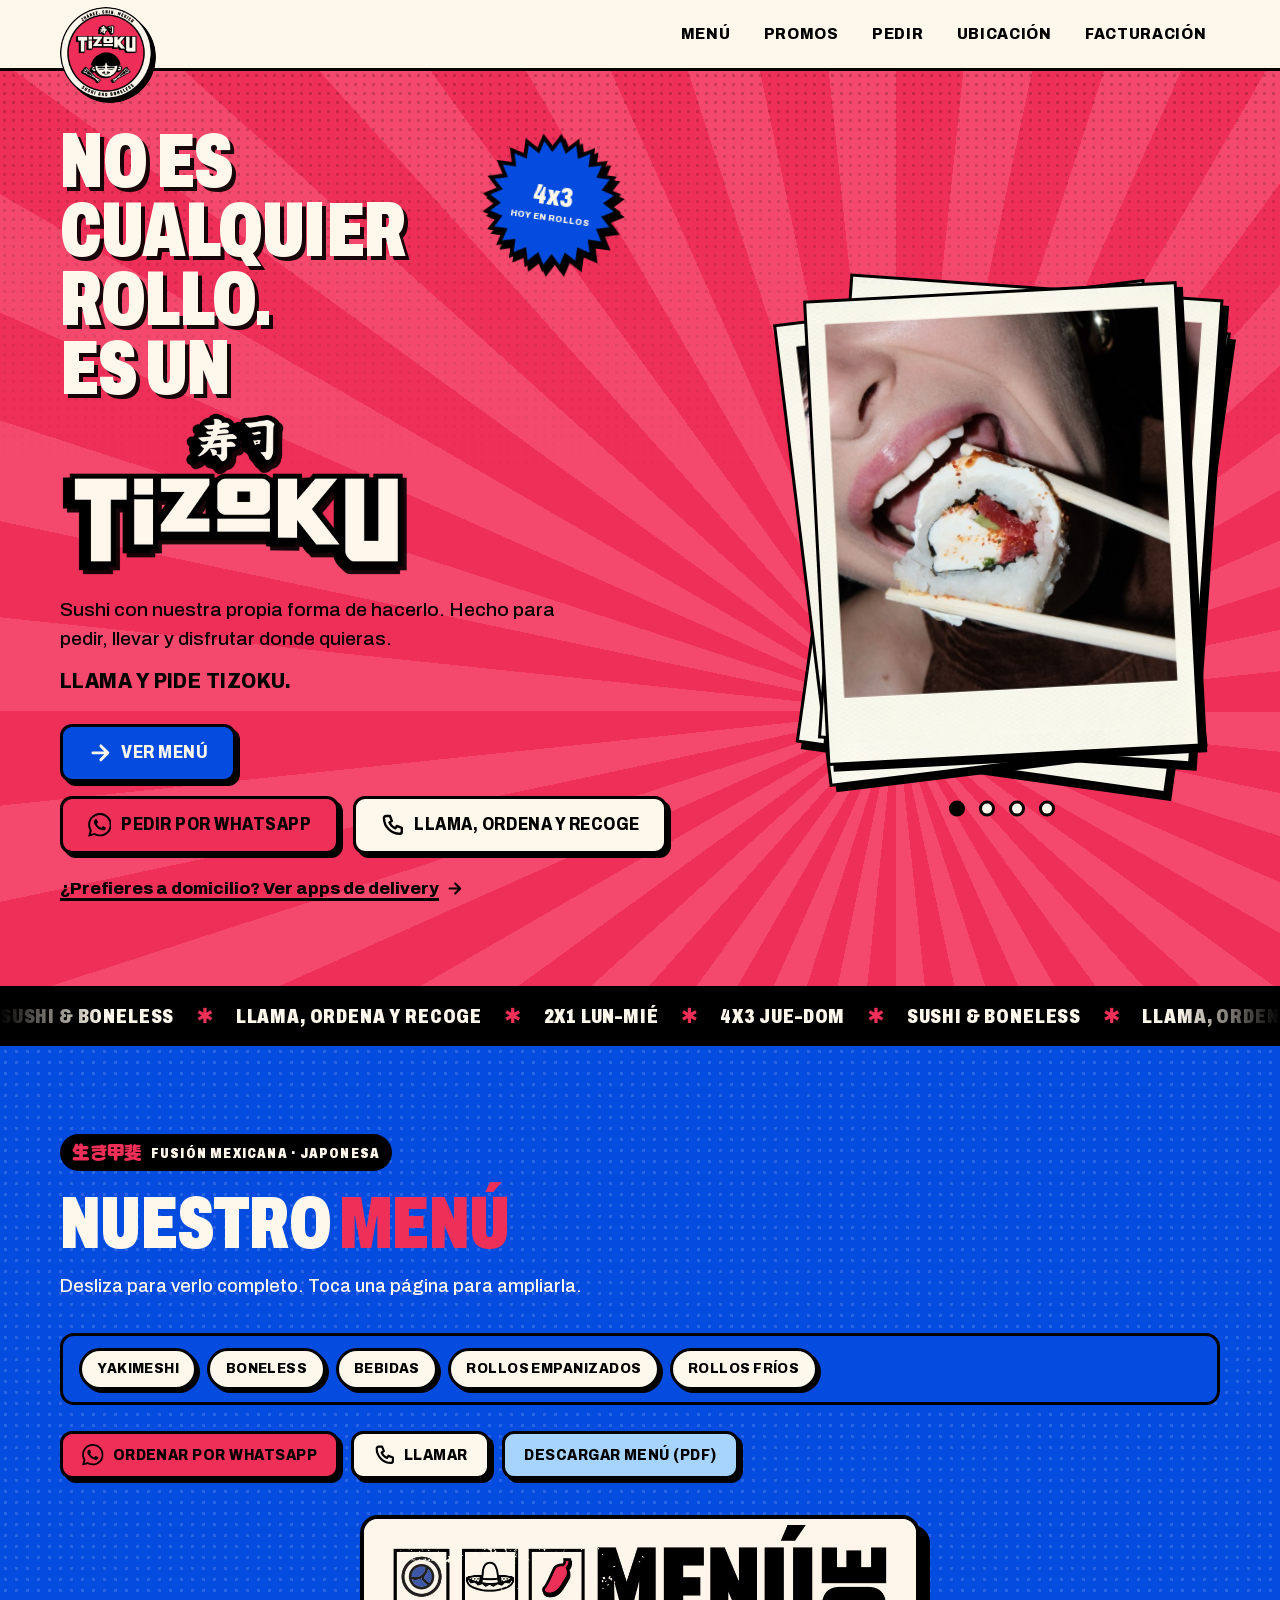
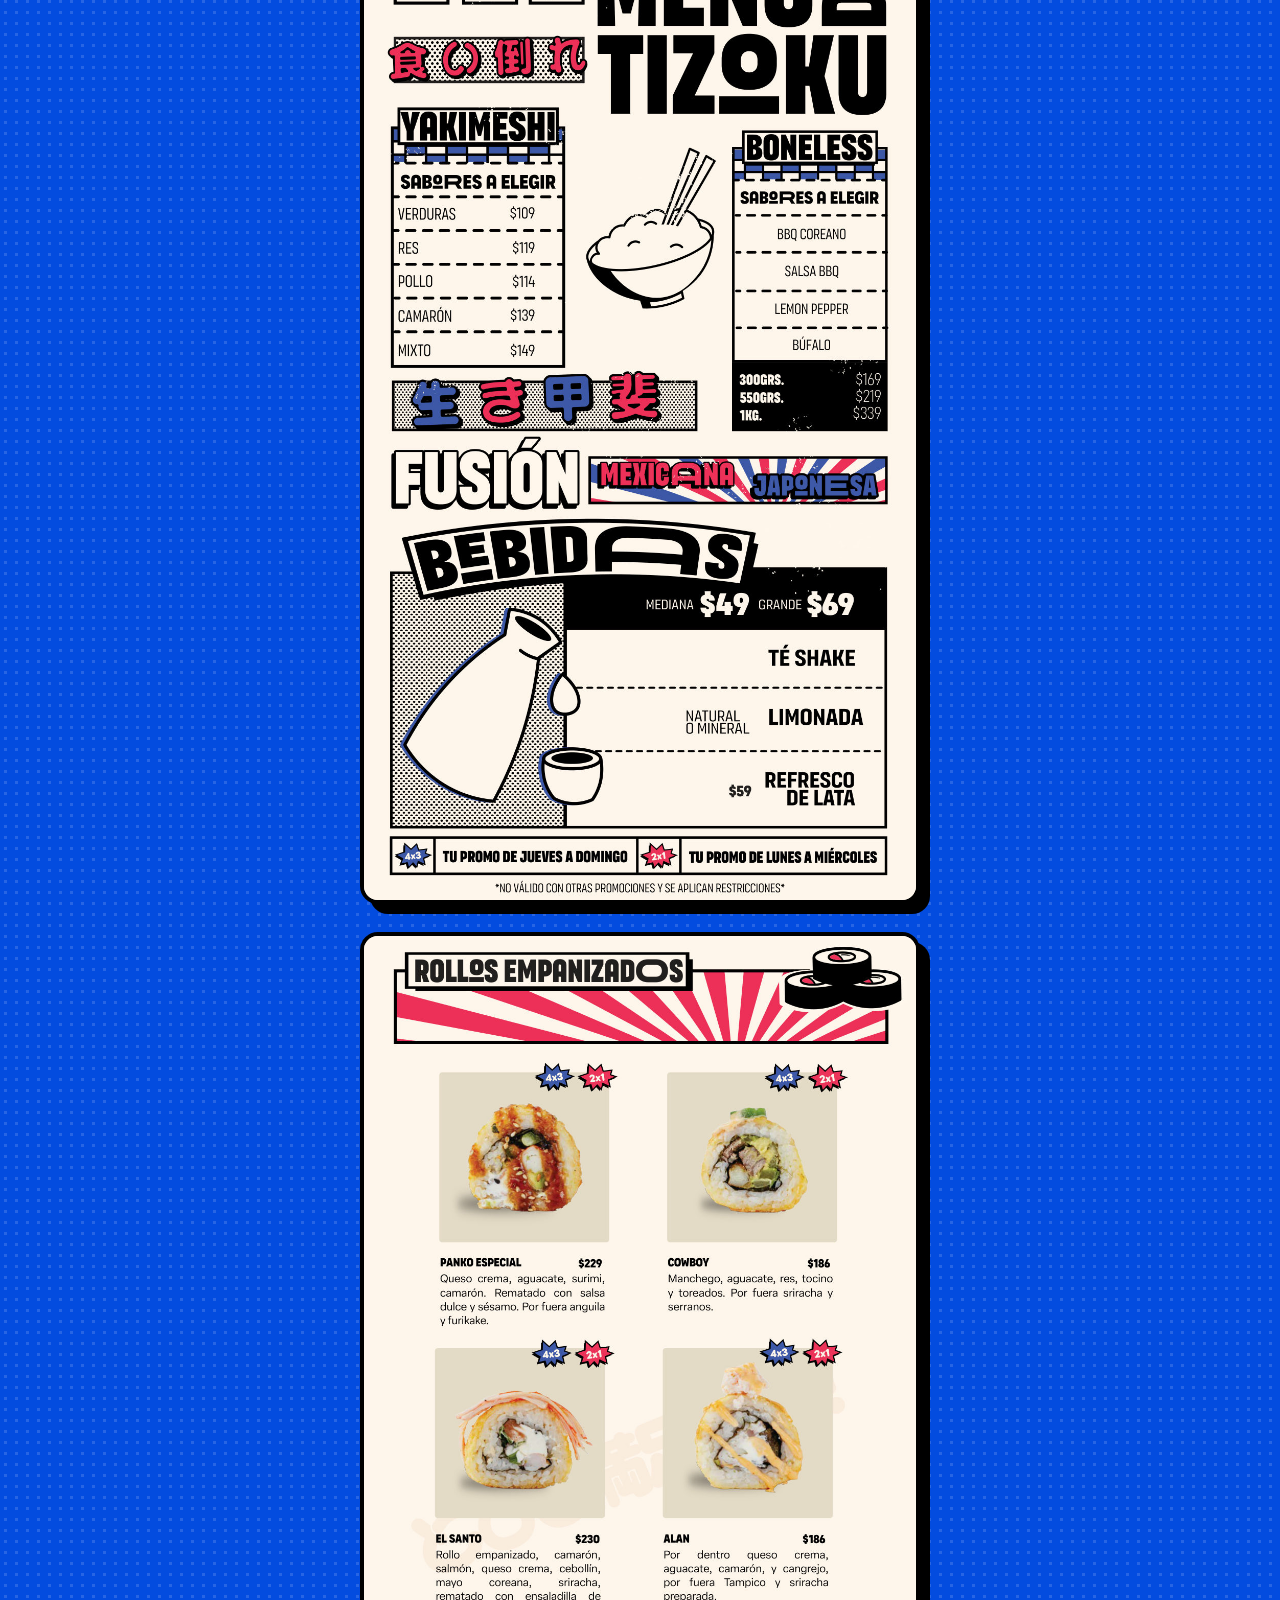
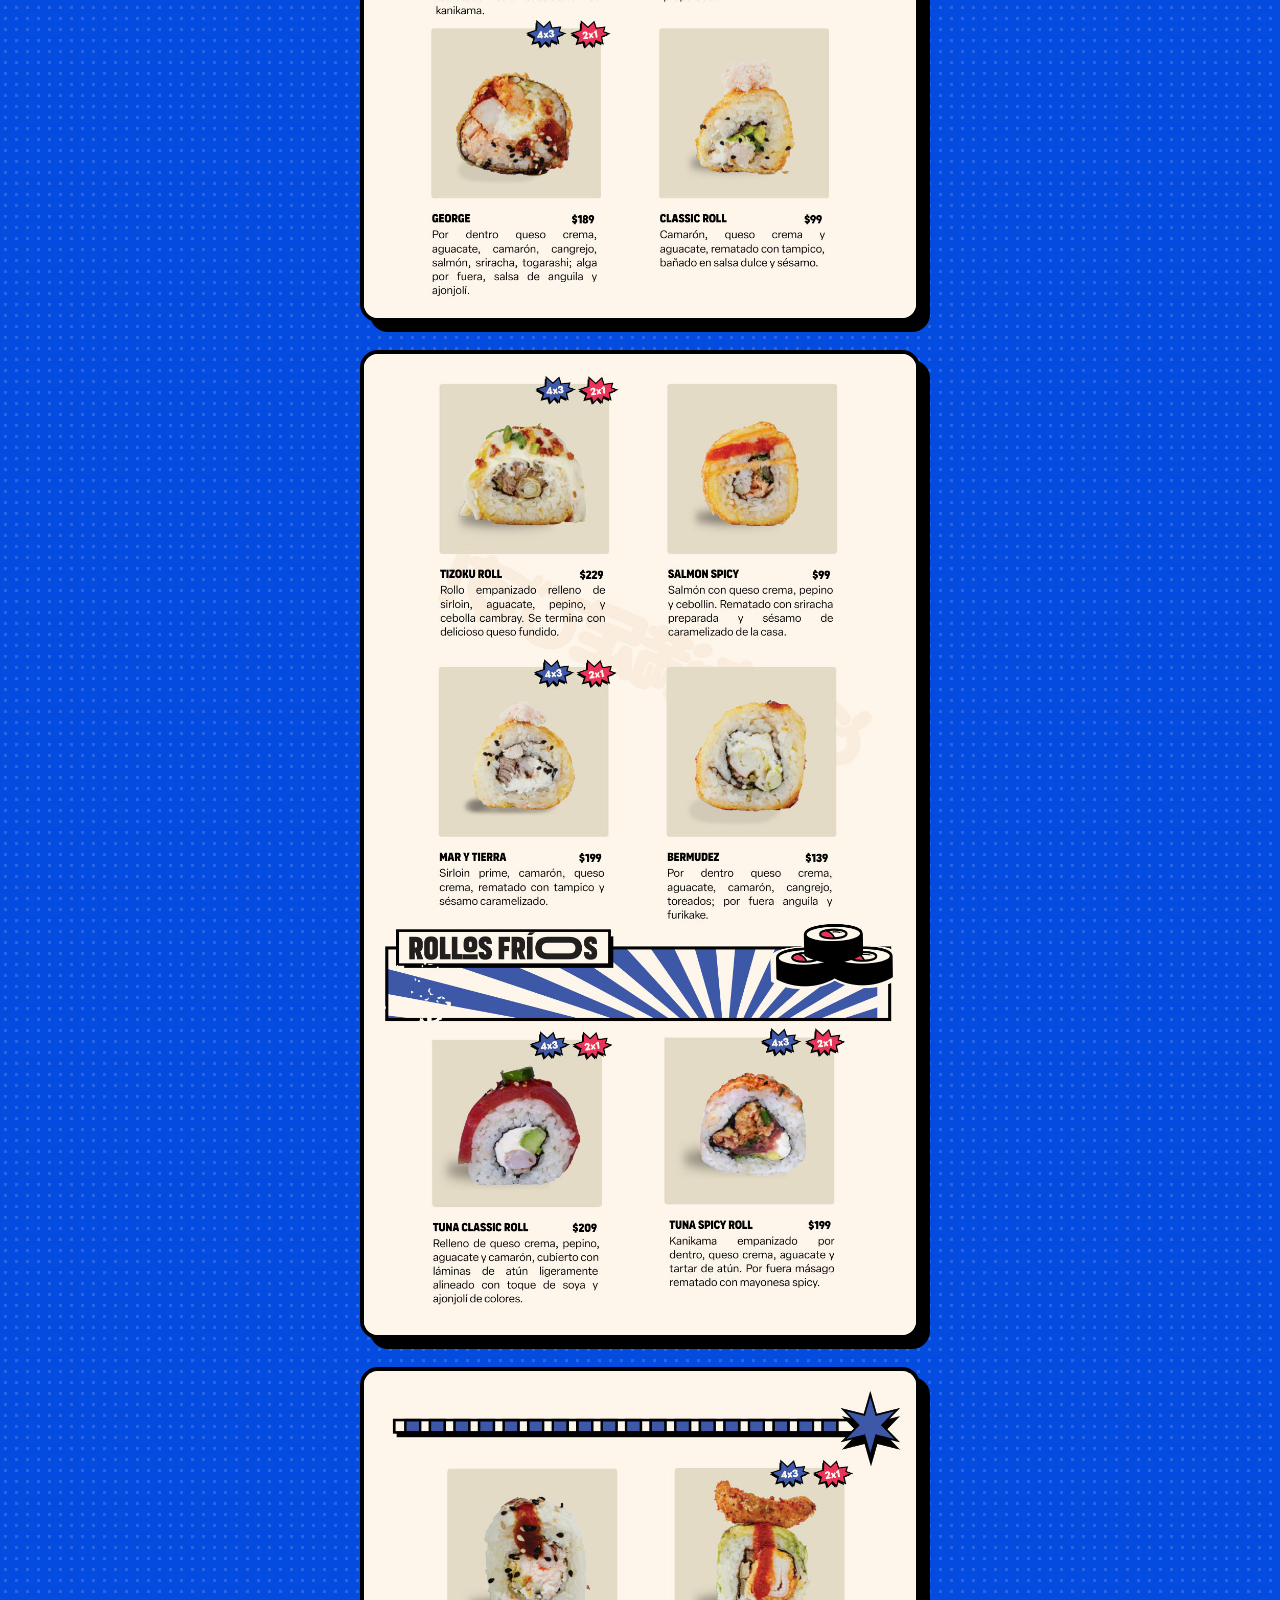
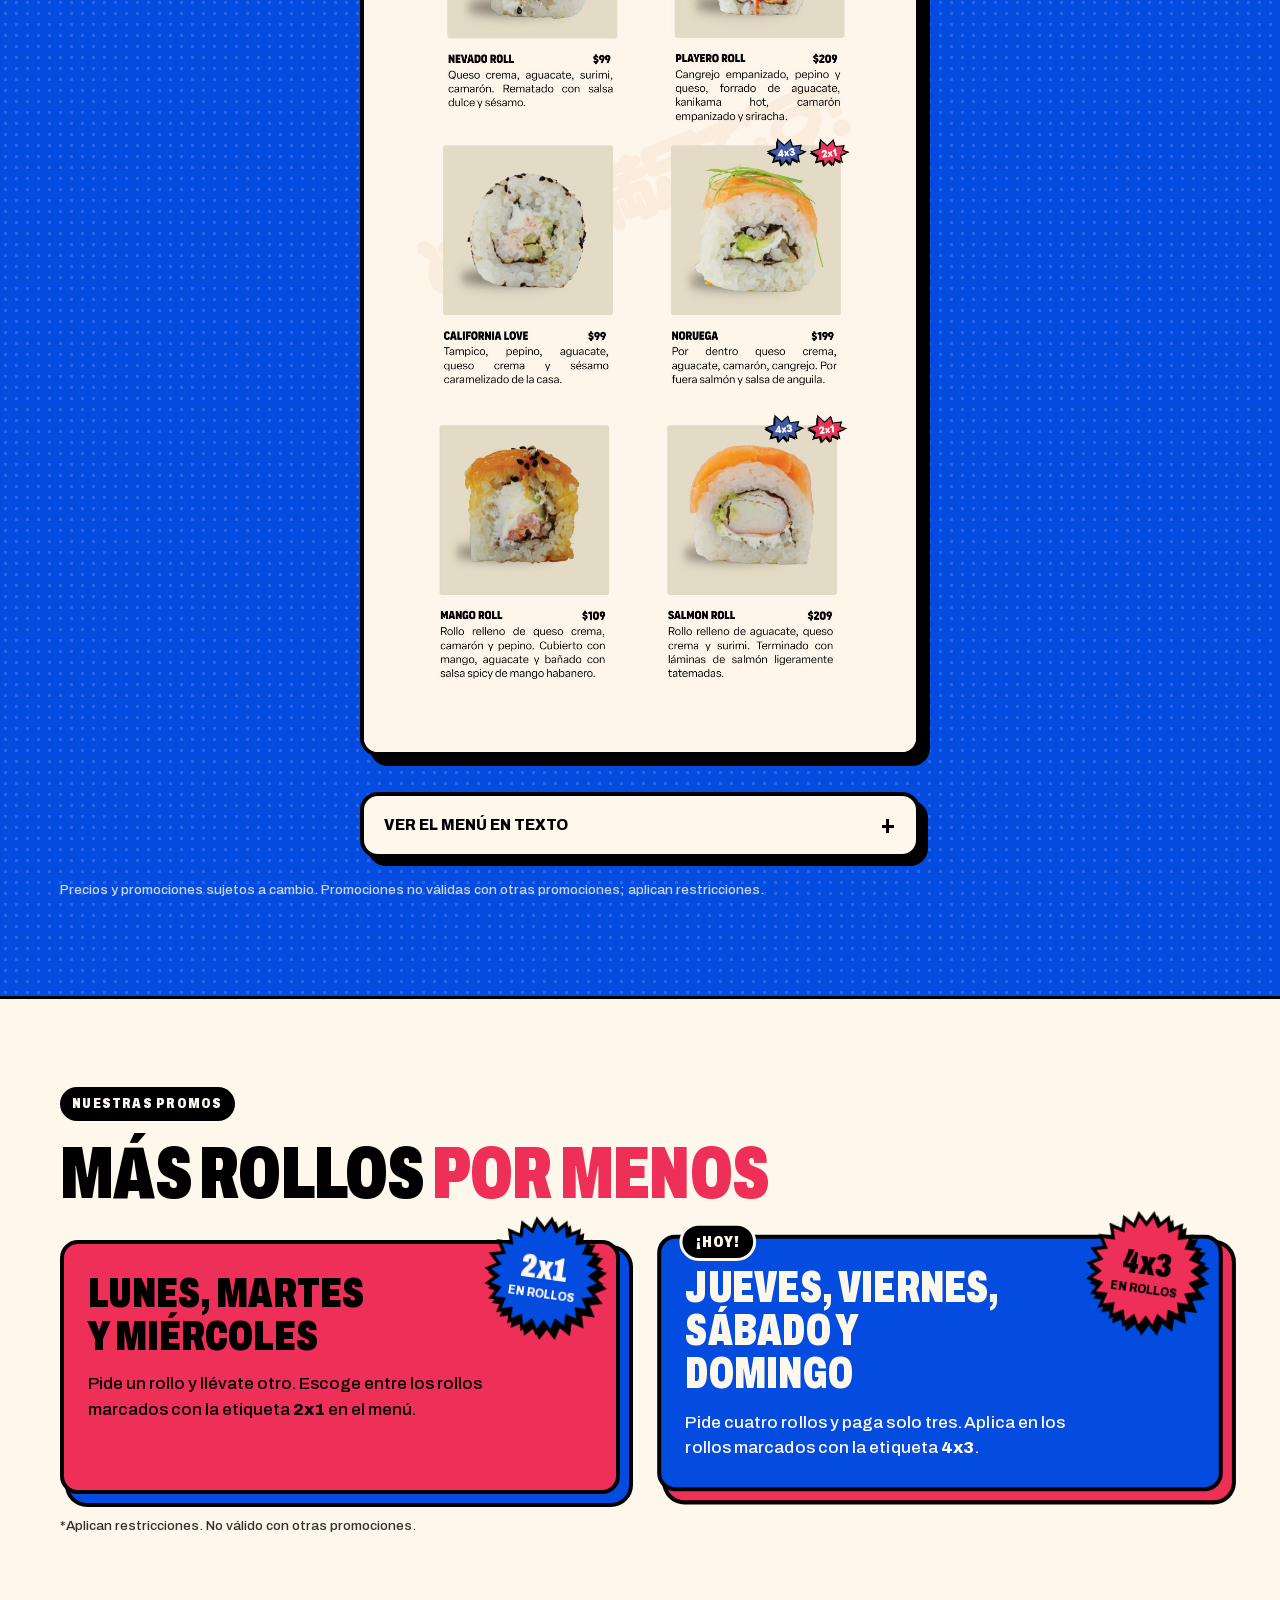
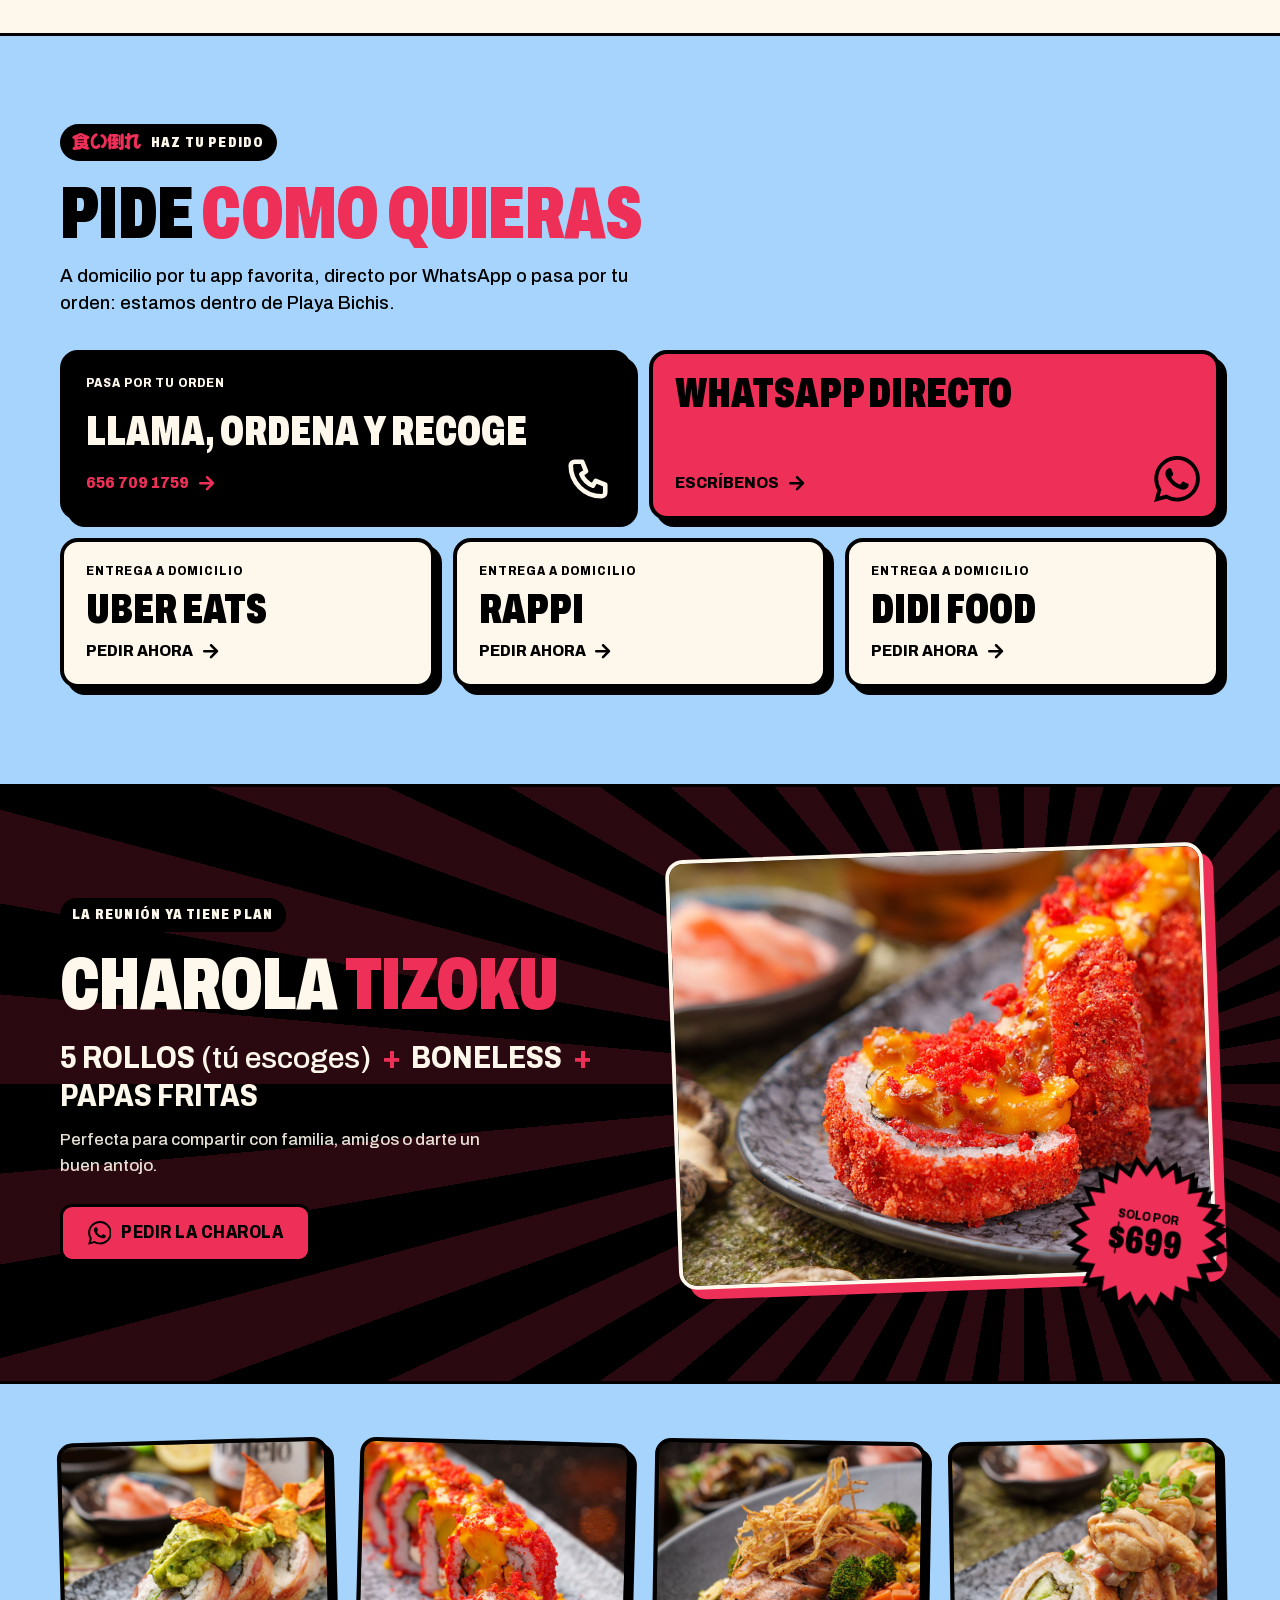
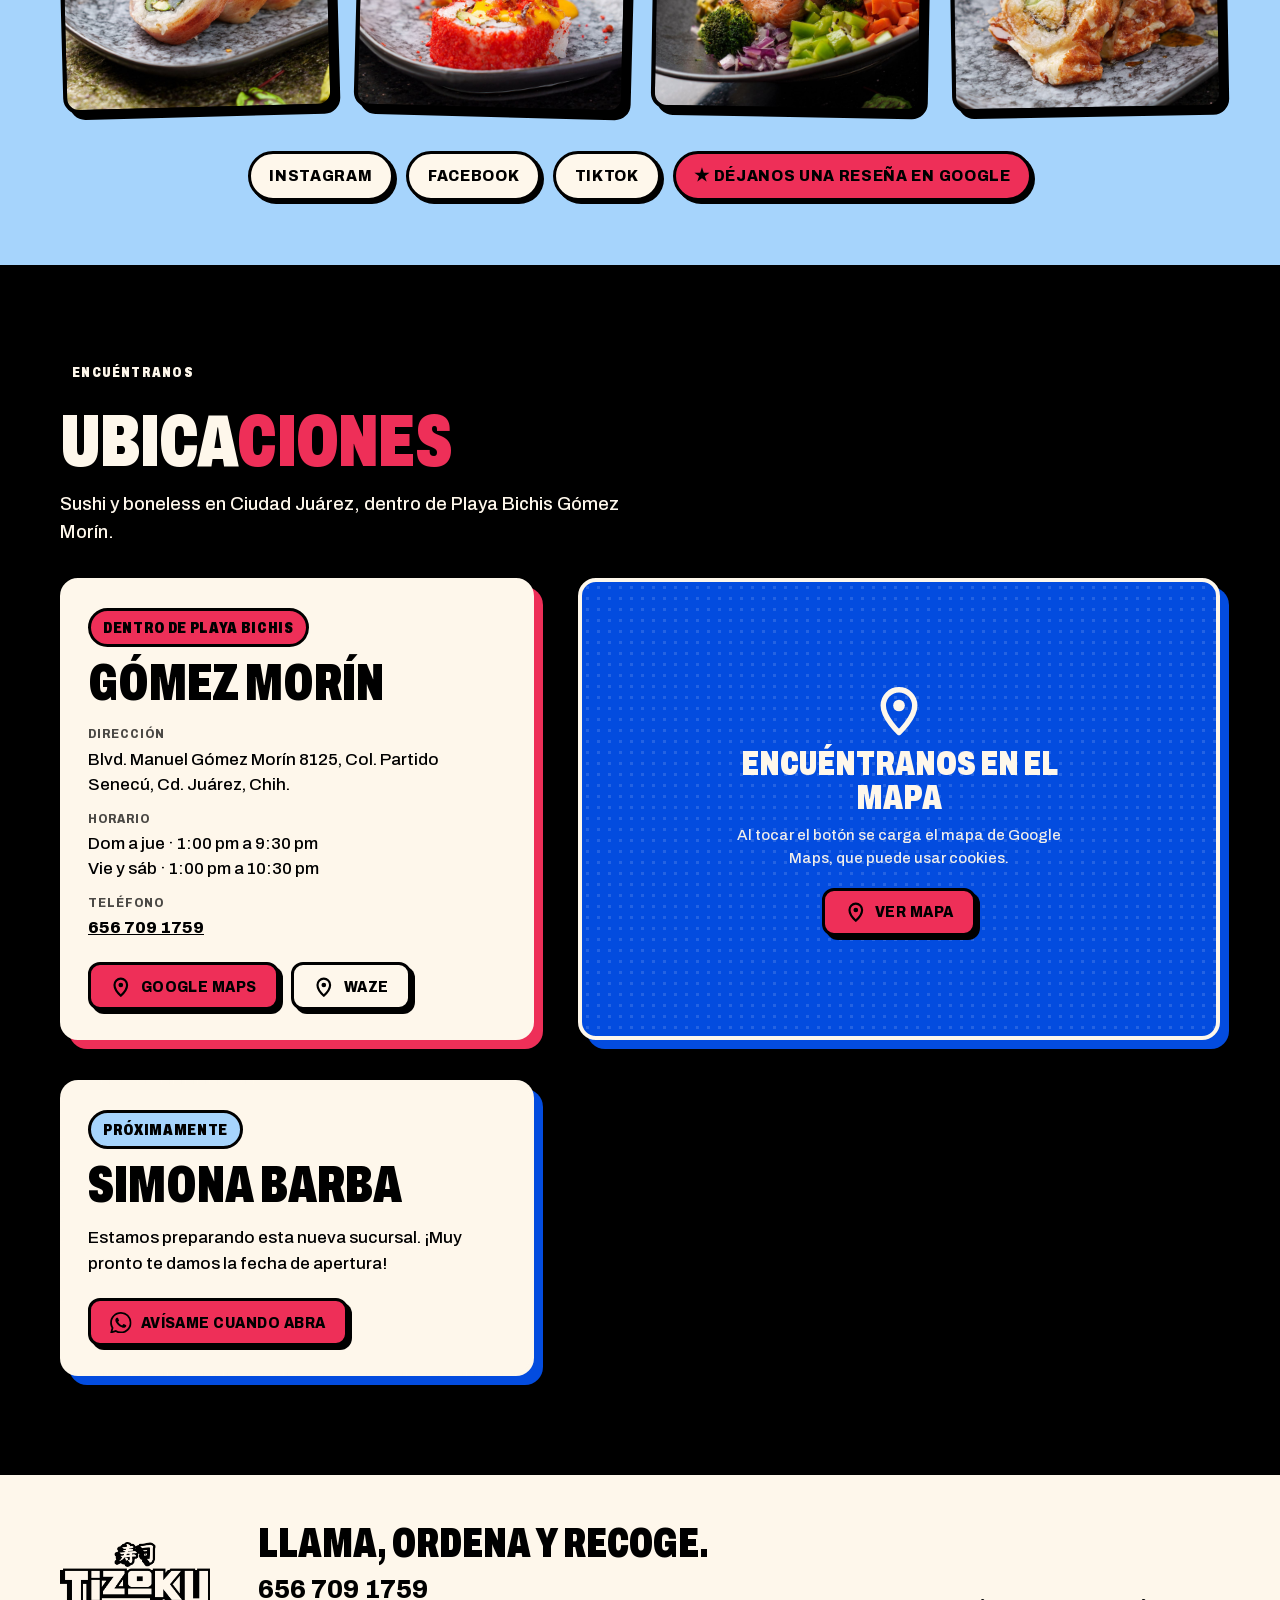
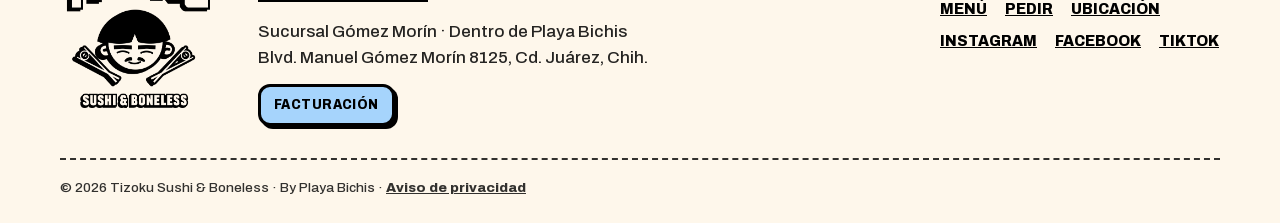
==== commit fd56120f: "Hero: logotipo Tizoku (con 寿司) en lugar del texto del titular - Nuevo wordmark-hero.png, recortado d" ====
--- a/index.html
+++ b/index.html
@@ -259,7 +259,7 @@
   <link rel="icon" href="favicon.ico" sizes="any">
   <link rel="icon" href="assets/img/logos/icon-192.png" type="image/png">
   <link rel="preload" href="assets/fonts/archivo-cond-900.woff2" as="font" type="font/woff2" crossorigin>
-  <link rel="stylesheet" href="css/styles.css?v=15">
+  <link rel="stylesheet" href="css/styles.css?v=17">
 </head>
 <body>
 
@@ -303,7 +303,7 @@
         <span aria-hidden="true">cualquier</span>
         <span aria-hidden="true">rollo.</span>
         <span aria-hidden="true">Es un</span>
-        <span class="brand-word" aria-hidden="true">TIZ<i class="o-glyph"></i>KU</span>
+        <img class="hero-logo" src="assets/img/logos/wordmark-hero.png" alt="" aria-hidden="true" width="1080" height="510" fetchpriority="high">
       </h1>
       <p class="hero-sub">Sushi con nuestra propia forma de hacerlo. Hecho para pedir, llevar y disfrutar donde quieras.<br><strong>Llama y pide Tizoku.</strong></p>
       <a class="btn btn--menu btn--lg hero-menu" href="#menu">
--- a/css/styles.css
+++ b/css/styles.css
@@ -207,7 +207,8 @@
   color: var(--floral);
   filter: drop-shadow(4px 4px 0 rgba(0,0,0,.9));
 }
-.hero-title .brand-word { font-size: 1.12em; line-height: 1; margin-top: .04em; white-space: nowrap; }
+/* Logotipo "Tizoku" (con 寿司) en lugar del texto; su tamaño sigue al del titular */
+.hero-title .hero-logo { display: block; justify-self: start; width: 4.5em; max-width: none; height: auto; margin-top: .1em; }
 /* La "O" de TIZOKU: arco redondeado con barra debajo, como en el logo */
 .o-glyph {
   position: relative; display: inline-block; width: .66em; height: .7em; margin-inline: .03em;
@@ -255,6 +256,7 @@
 @media (max-width: 859px) {
   .hero { padding-bottom: 0; min-height: 0; }
   .hero-title { font-size: clamp(2.8rem, 14vw, 4.6rem); }
+  .hero-title .hero-logo { width: 3.6em; } /* más angosto para no tapar los puntitos del mazo */
   .hero-copy { padding-bottom: 28px; }
   /* Título: 5 filas (NO ES / CUALQUIER / ROLLO. / ES UN / TIZOKU). Las filas cortas dejan libre la columna derecha. */
   .hero-menu, .hero-link { display: flex; }
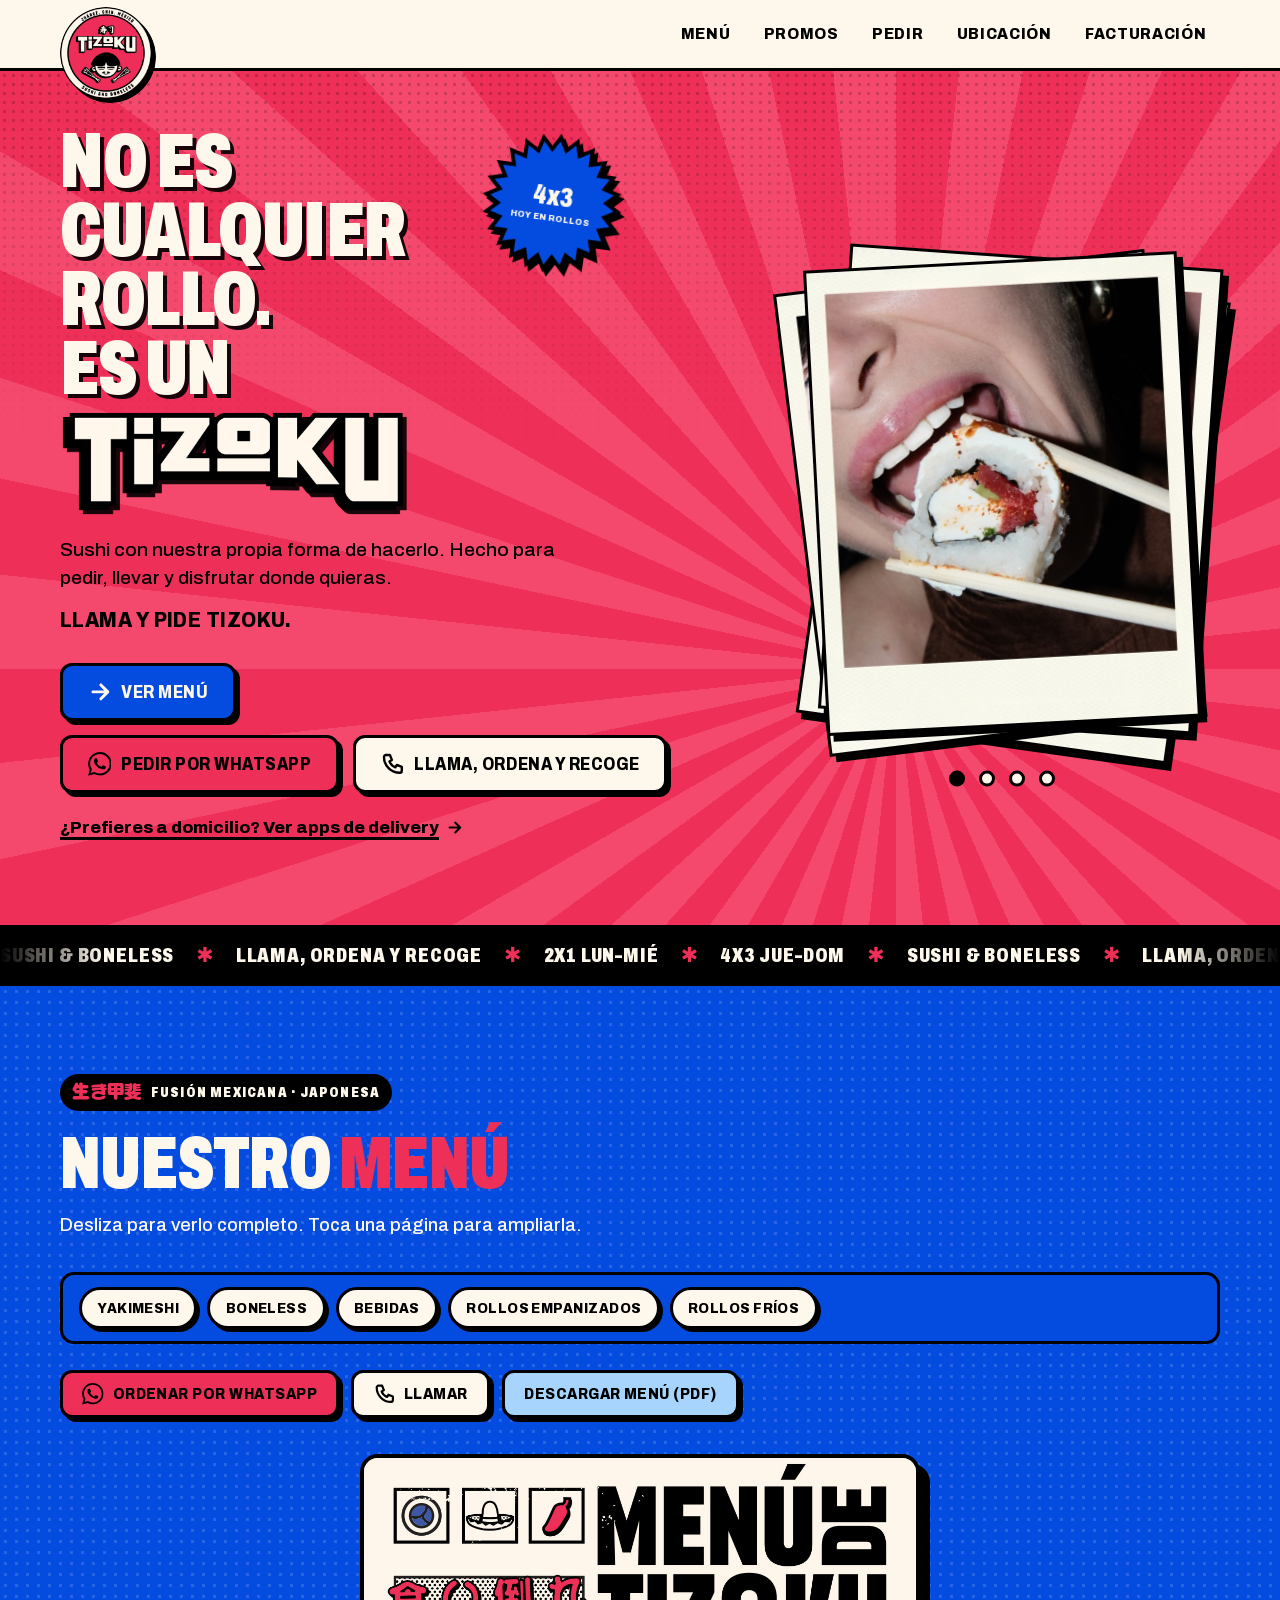
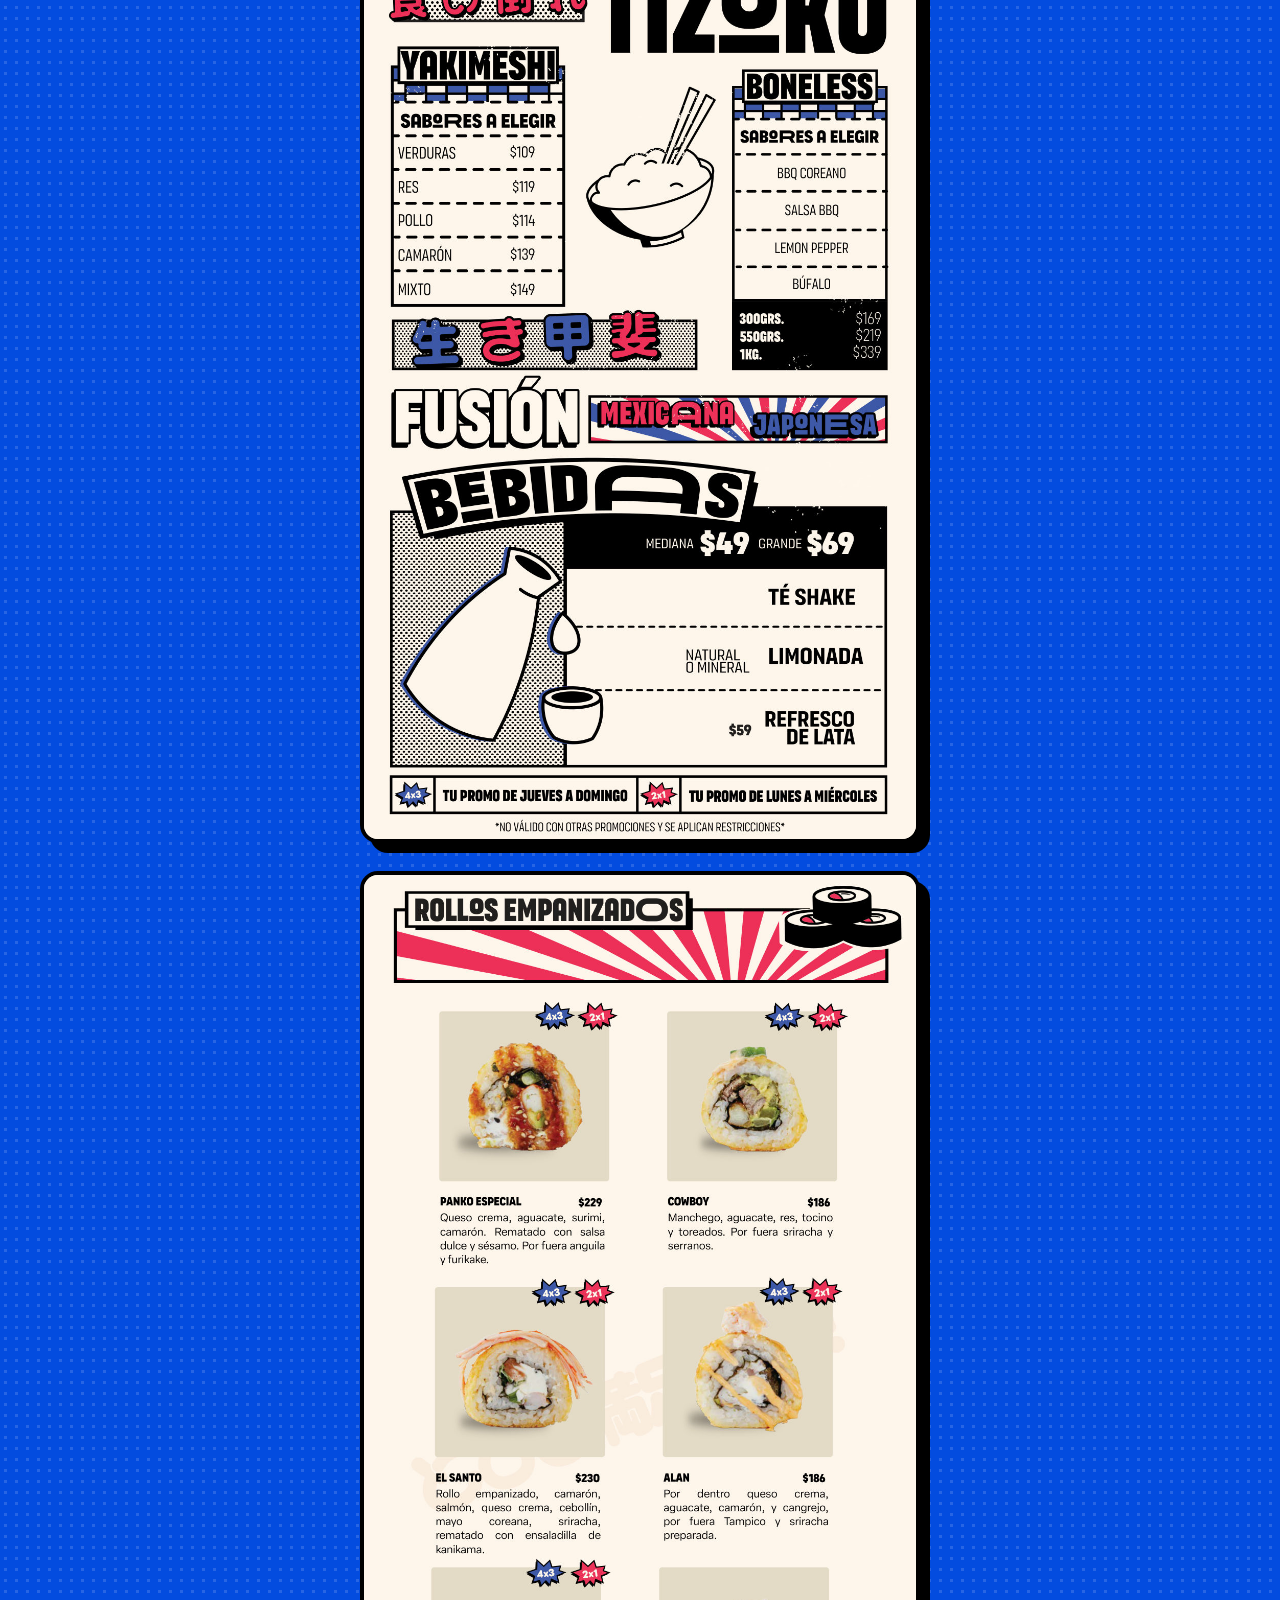
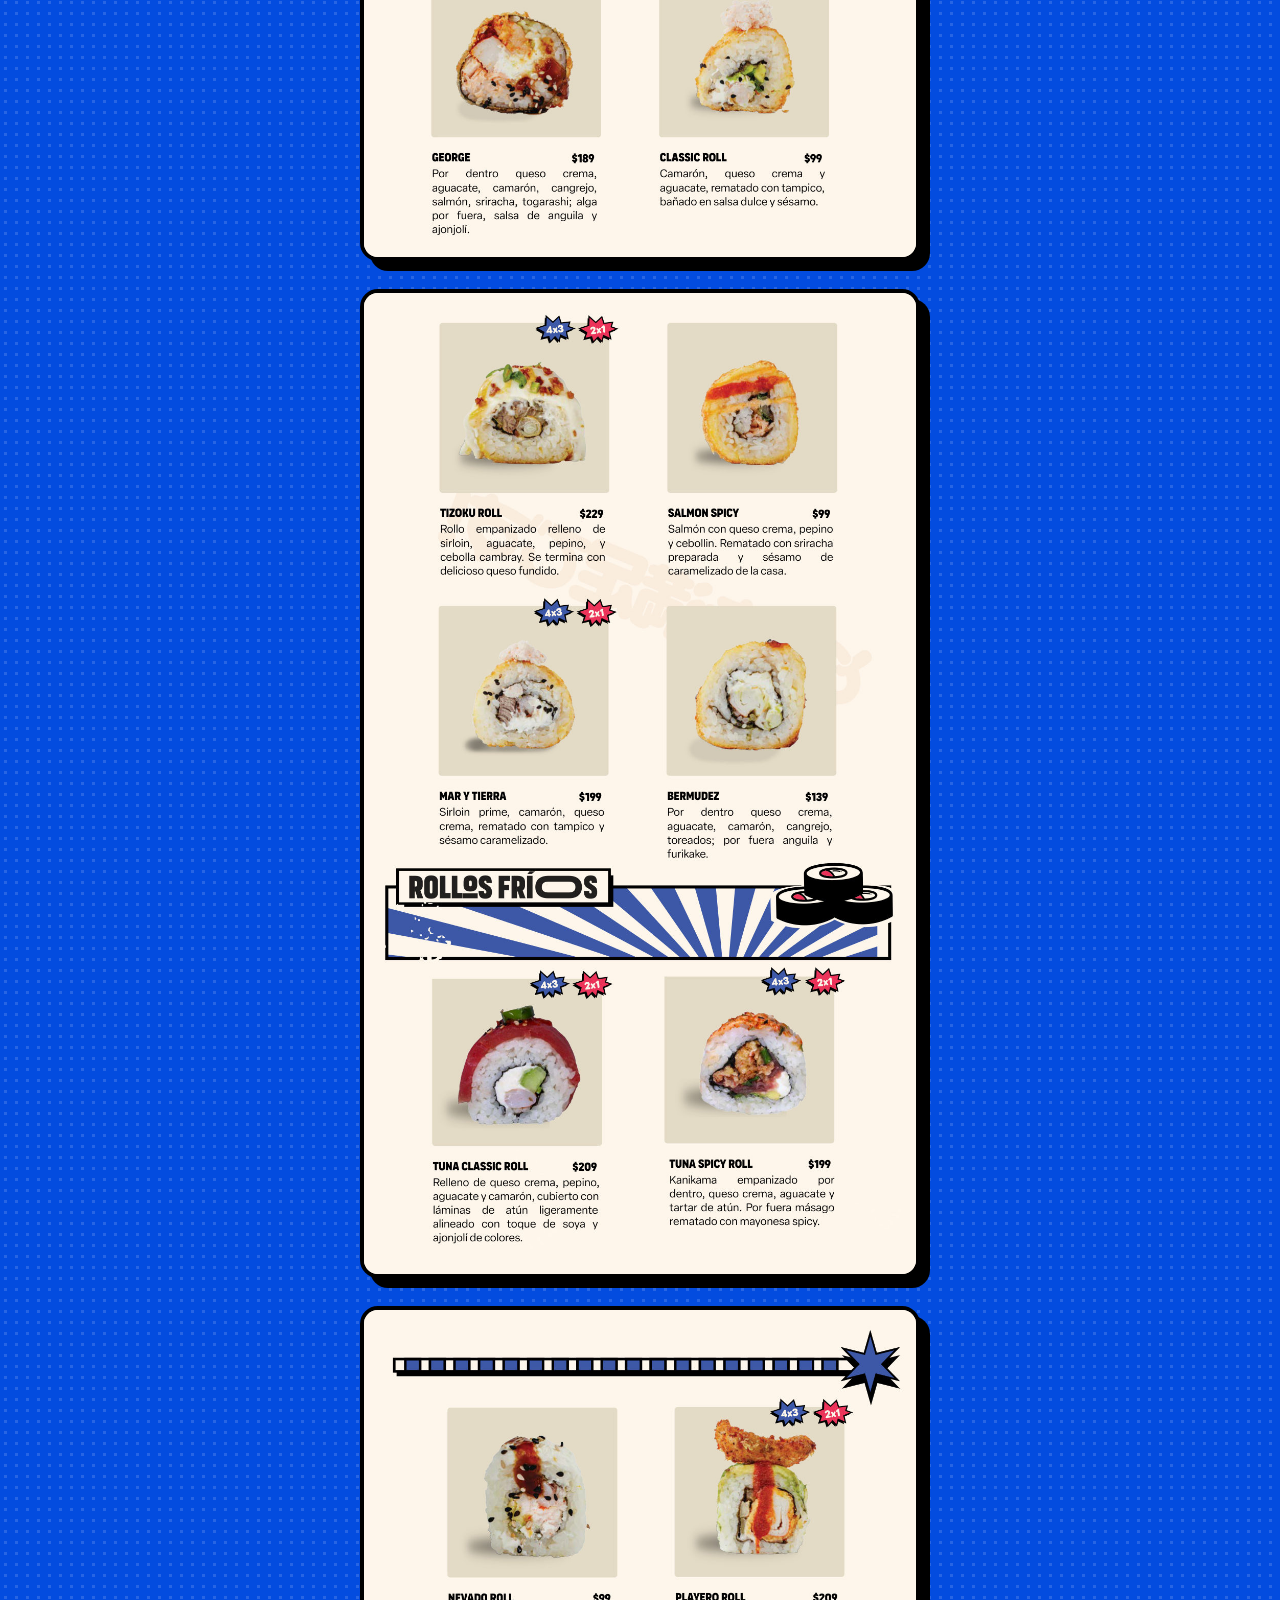
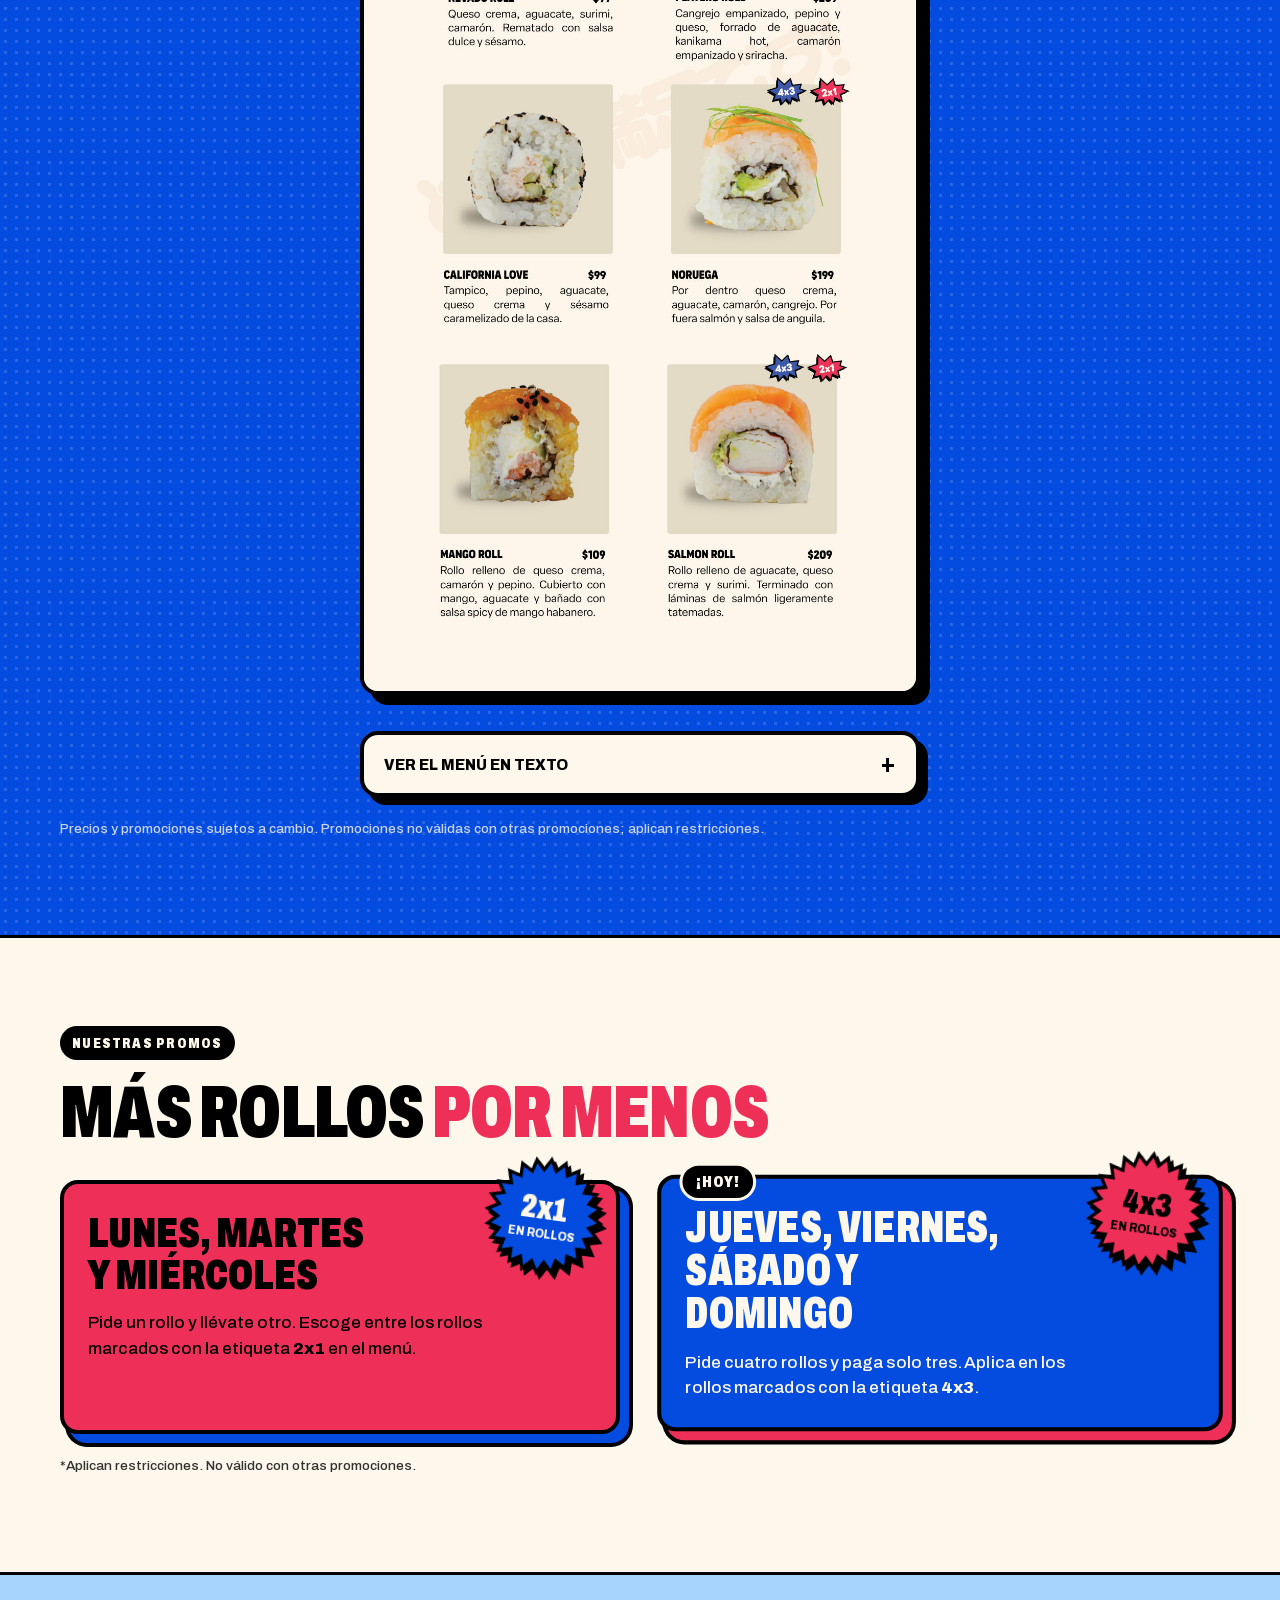
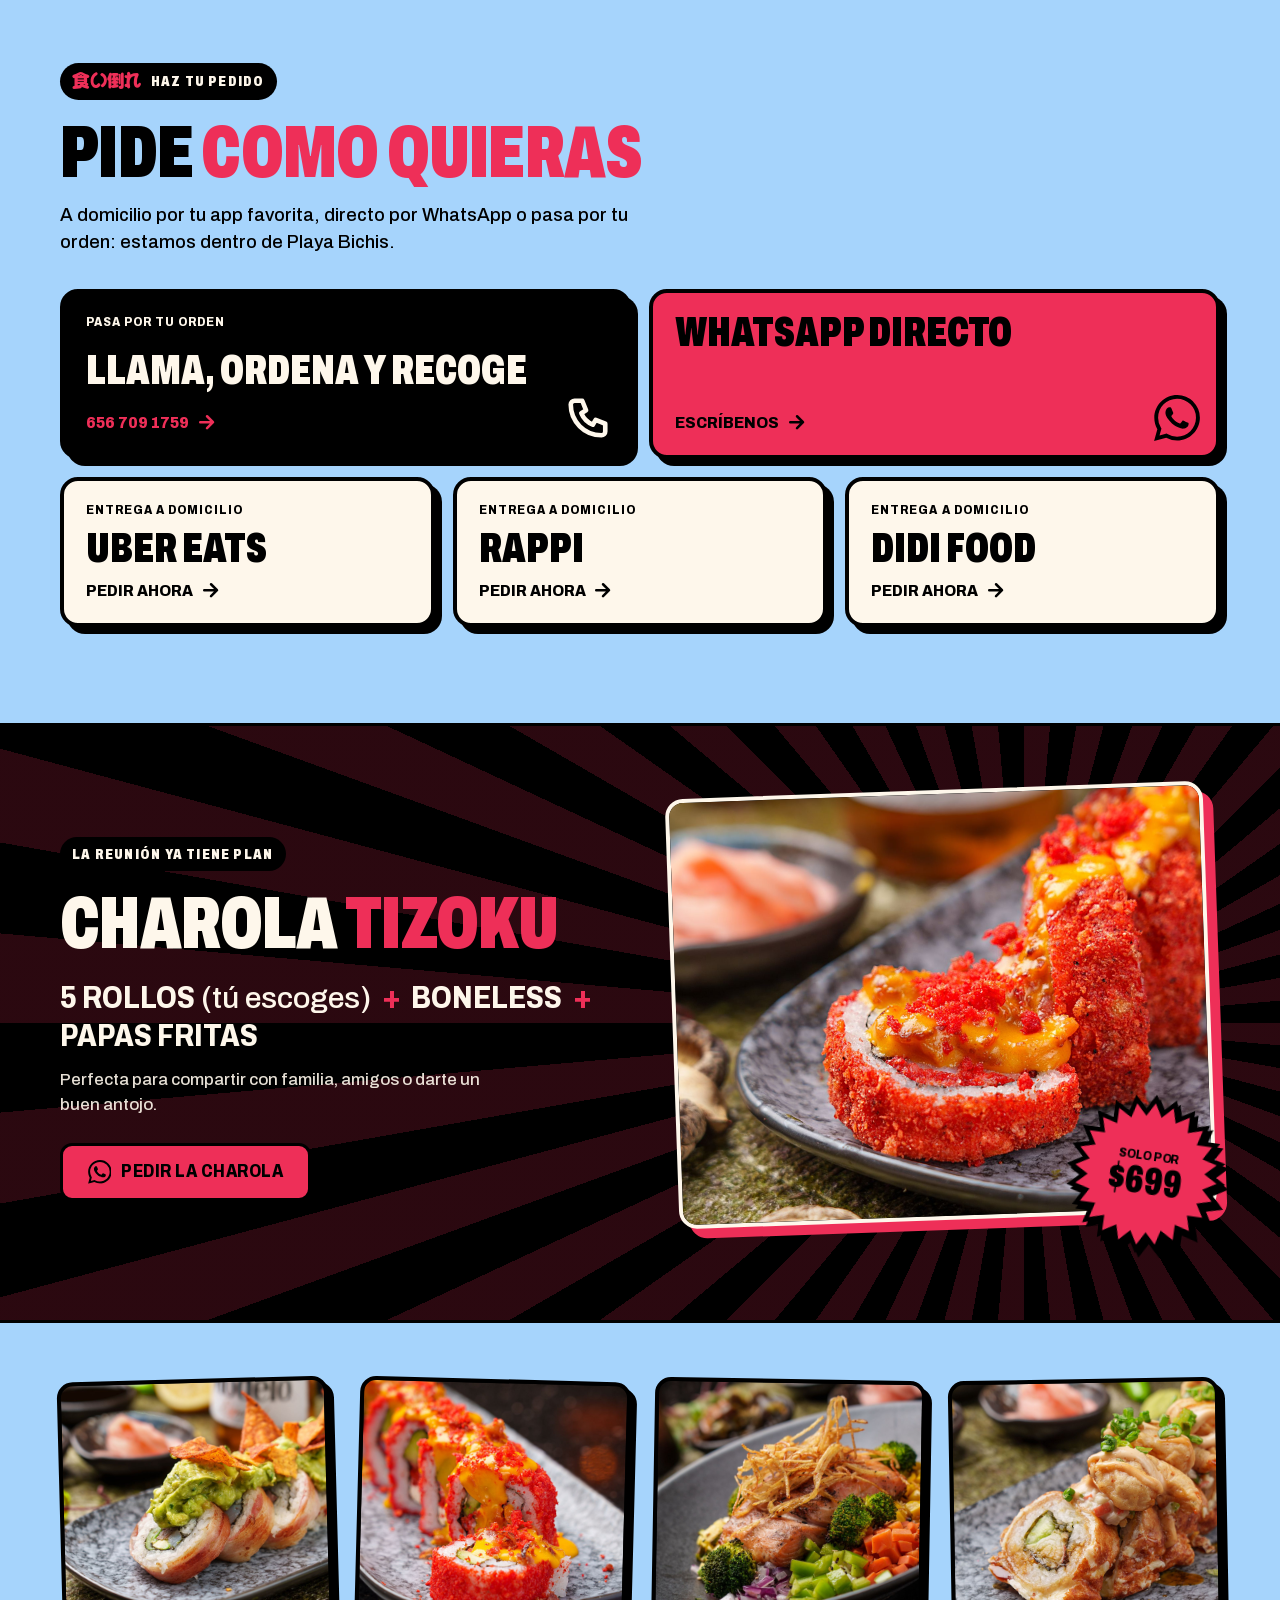
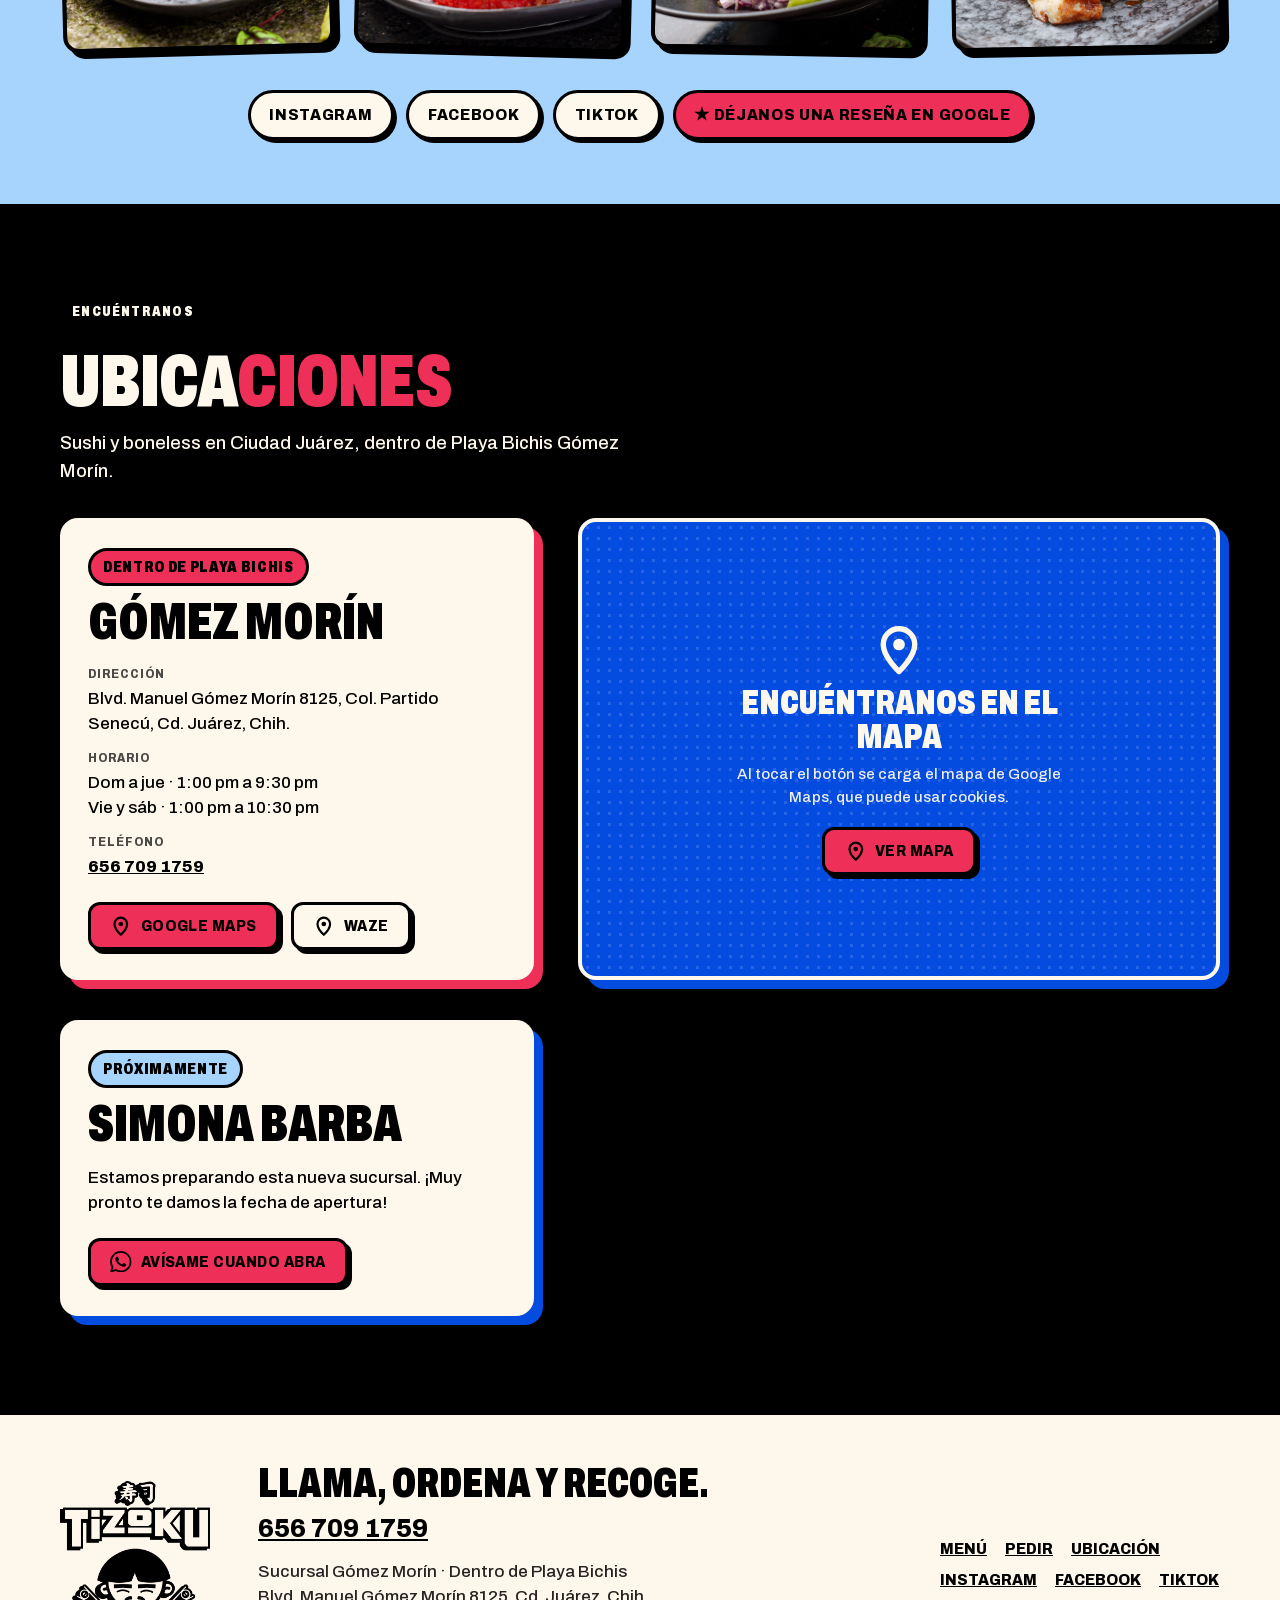
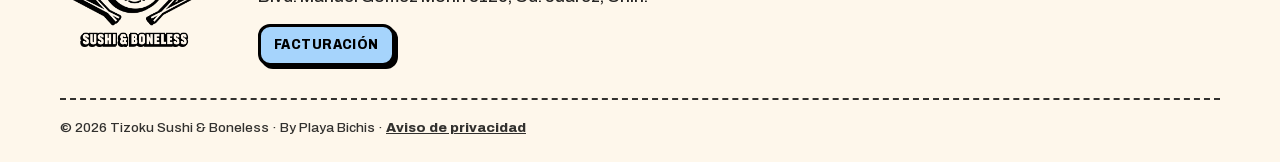
==== commit b8600af6: "Hero: logotipo sin las letras japonesas Recorta el 寿司 de arriba del wordmark del hero (1080x320). Ag" ====
--- a/index.html
+++ b/index.html
@@ -303,7 +303,7 @@
         <span aria-hidden="true">cualquier</span>
         <span aria-hidden="true">rollo.</span>
         <span aria-hidden="true">Es un</span>
-        <img class="hero-logo" src="assets/img/logos/wordmark-hero.png" alt="" aria-hidden="true" width="1080" height="510" fetchpriority="high">
+        <img class="hero-logo" src="assets/img/logos/wordmark-hero.png?v=2" alt="" aria-hidden="true" width="1080" height="320" fetchpriority="high">
       </h1>
       <p class="hero-sub">Sushi con nuestra propia forma de hacerlo. Hecho para pedir, llevar y disfrutar donde quieras.<br><strong>Llama y pide Tizoku.</strong></p>
       <a class="btn btn--menu btn--lg hero-menu" href="#menu">
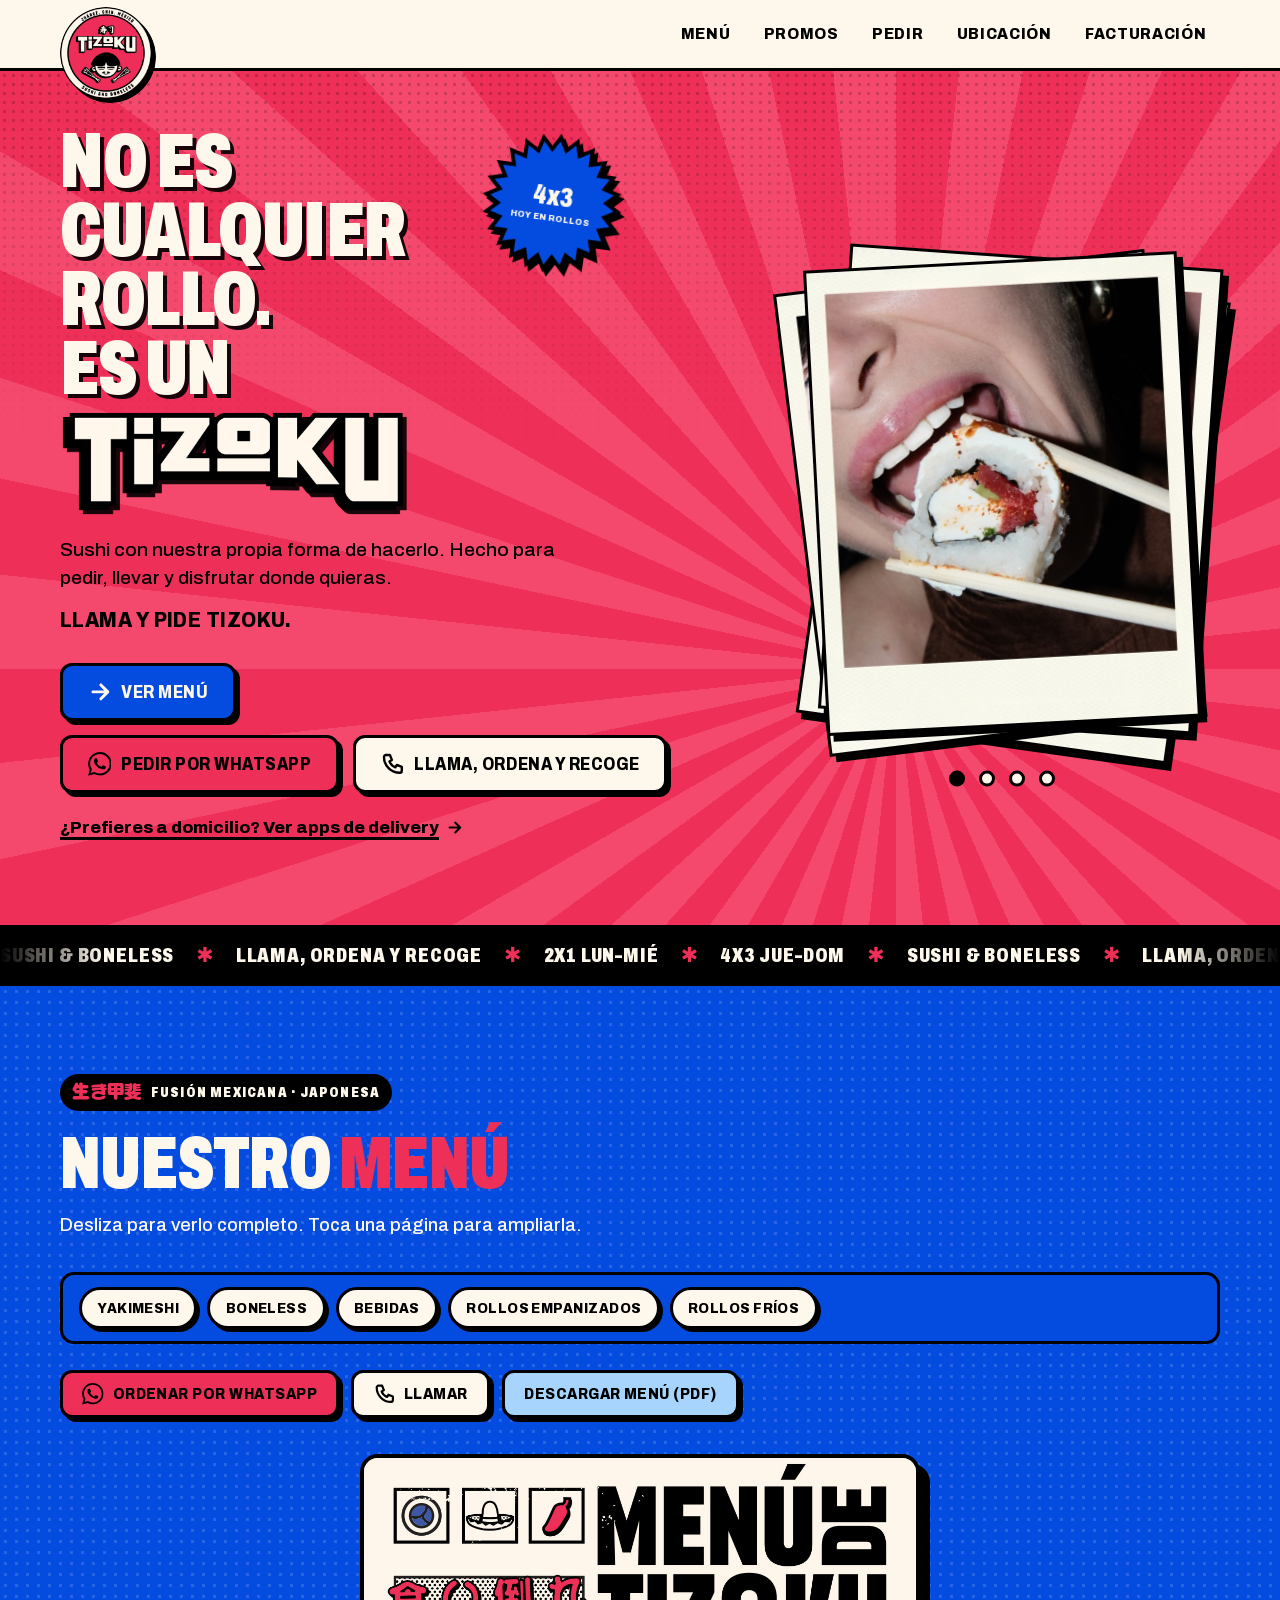
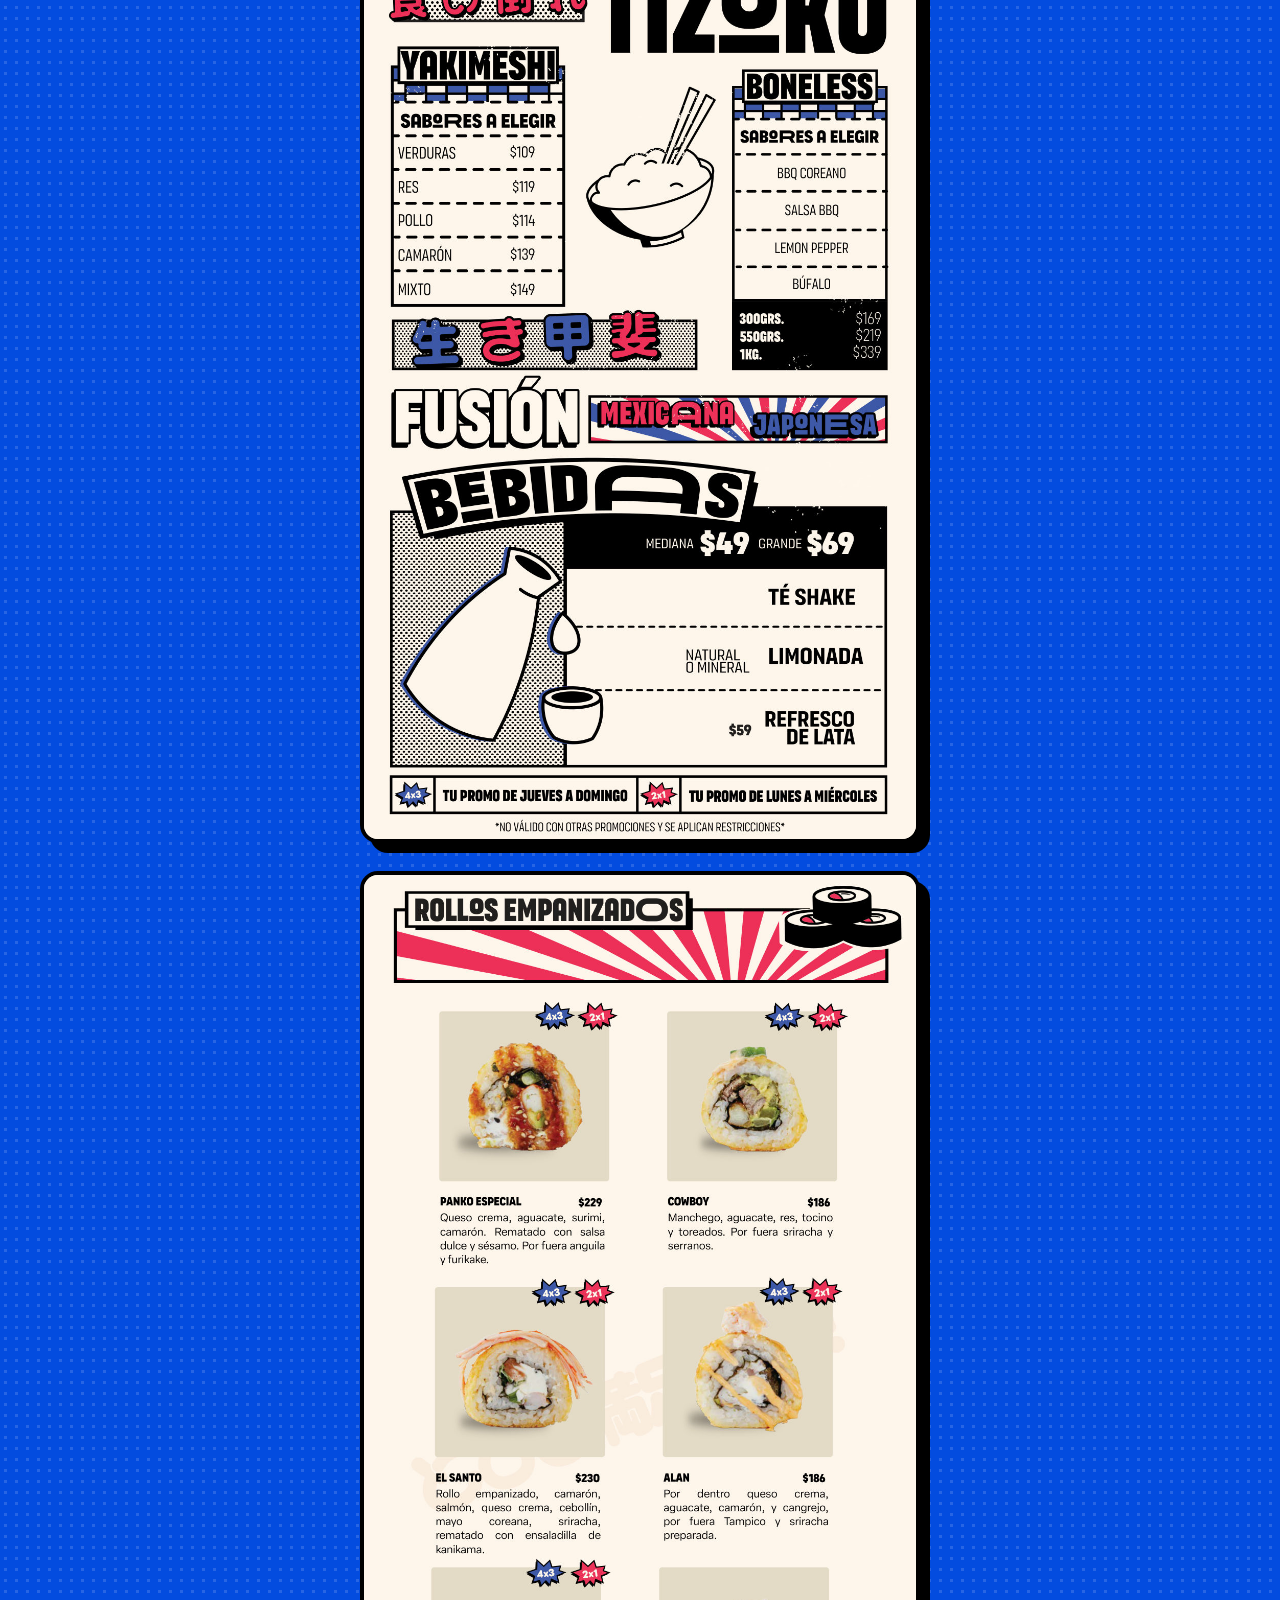
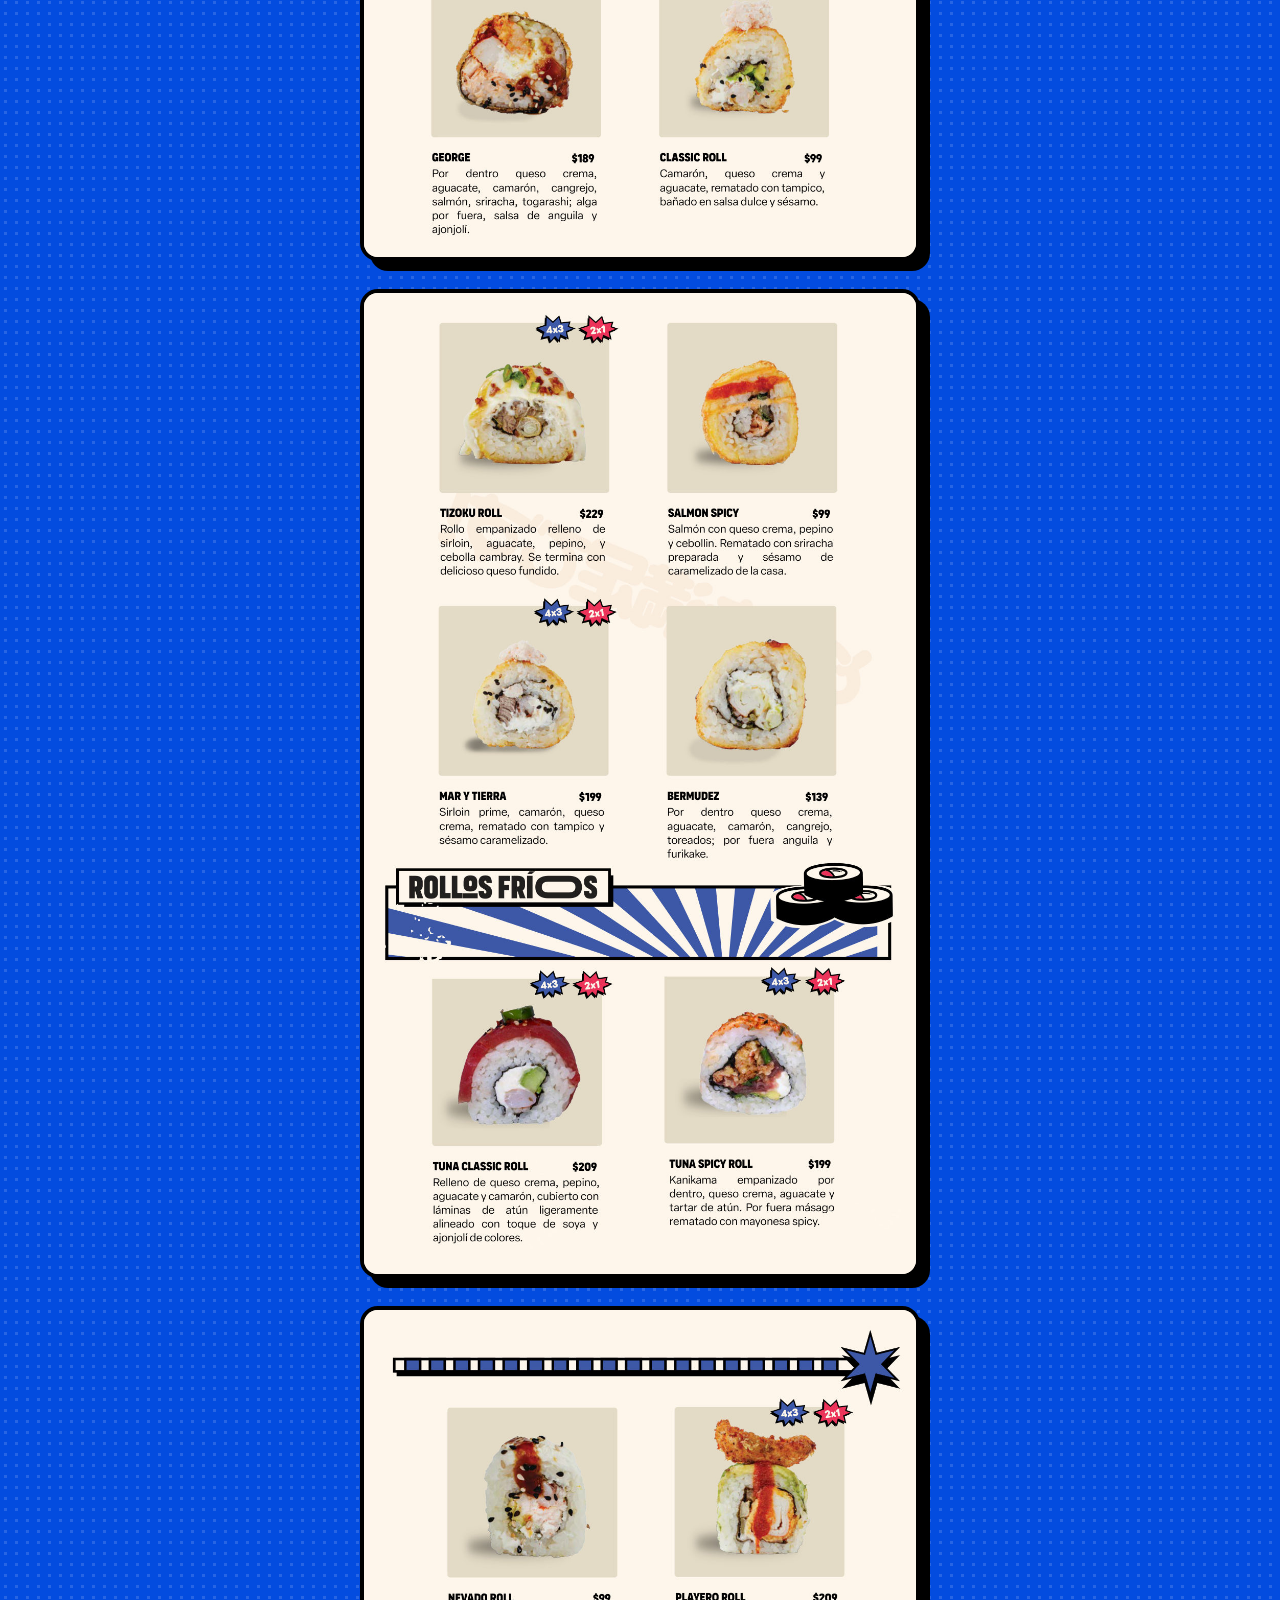
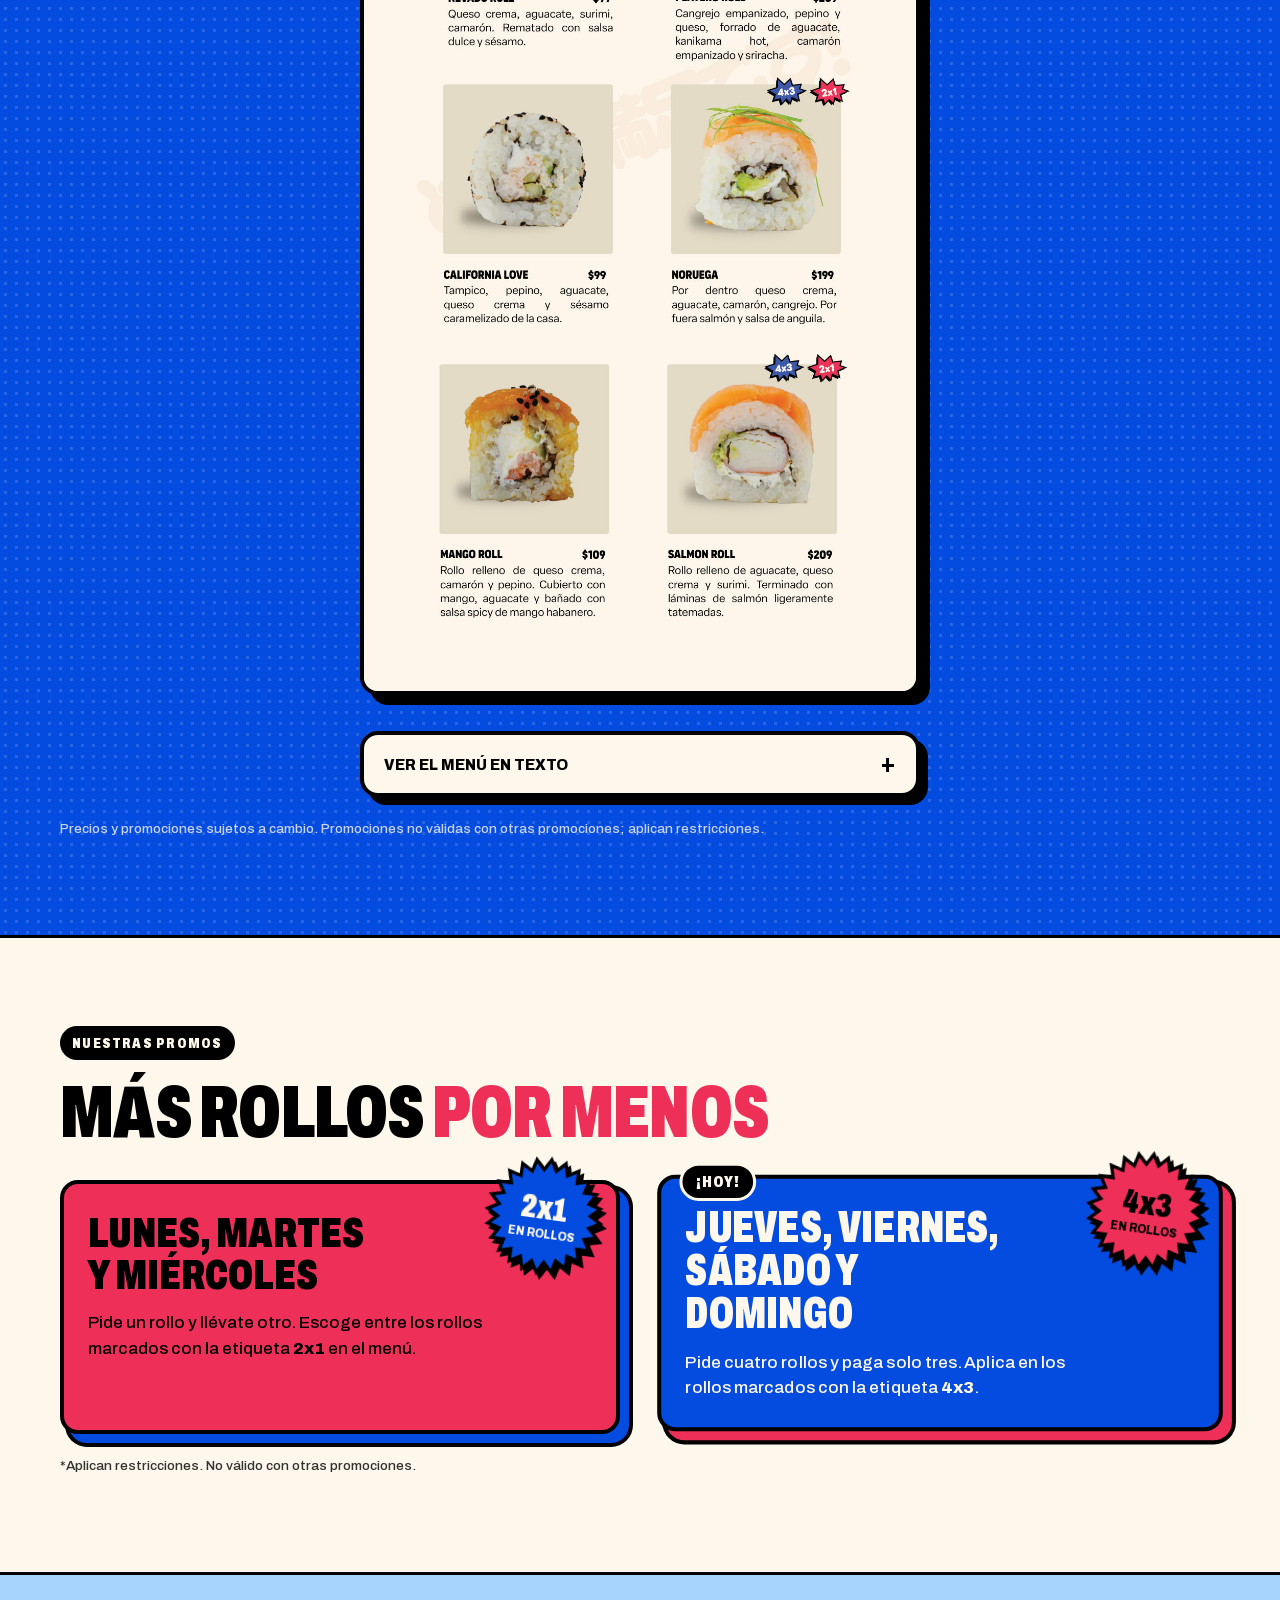
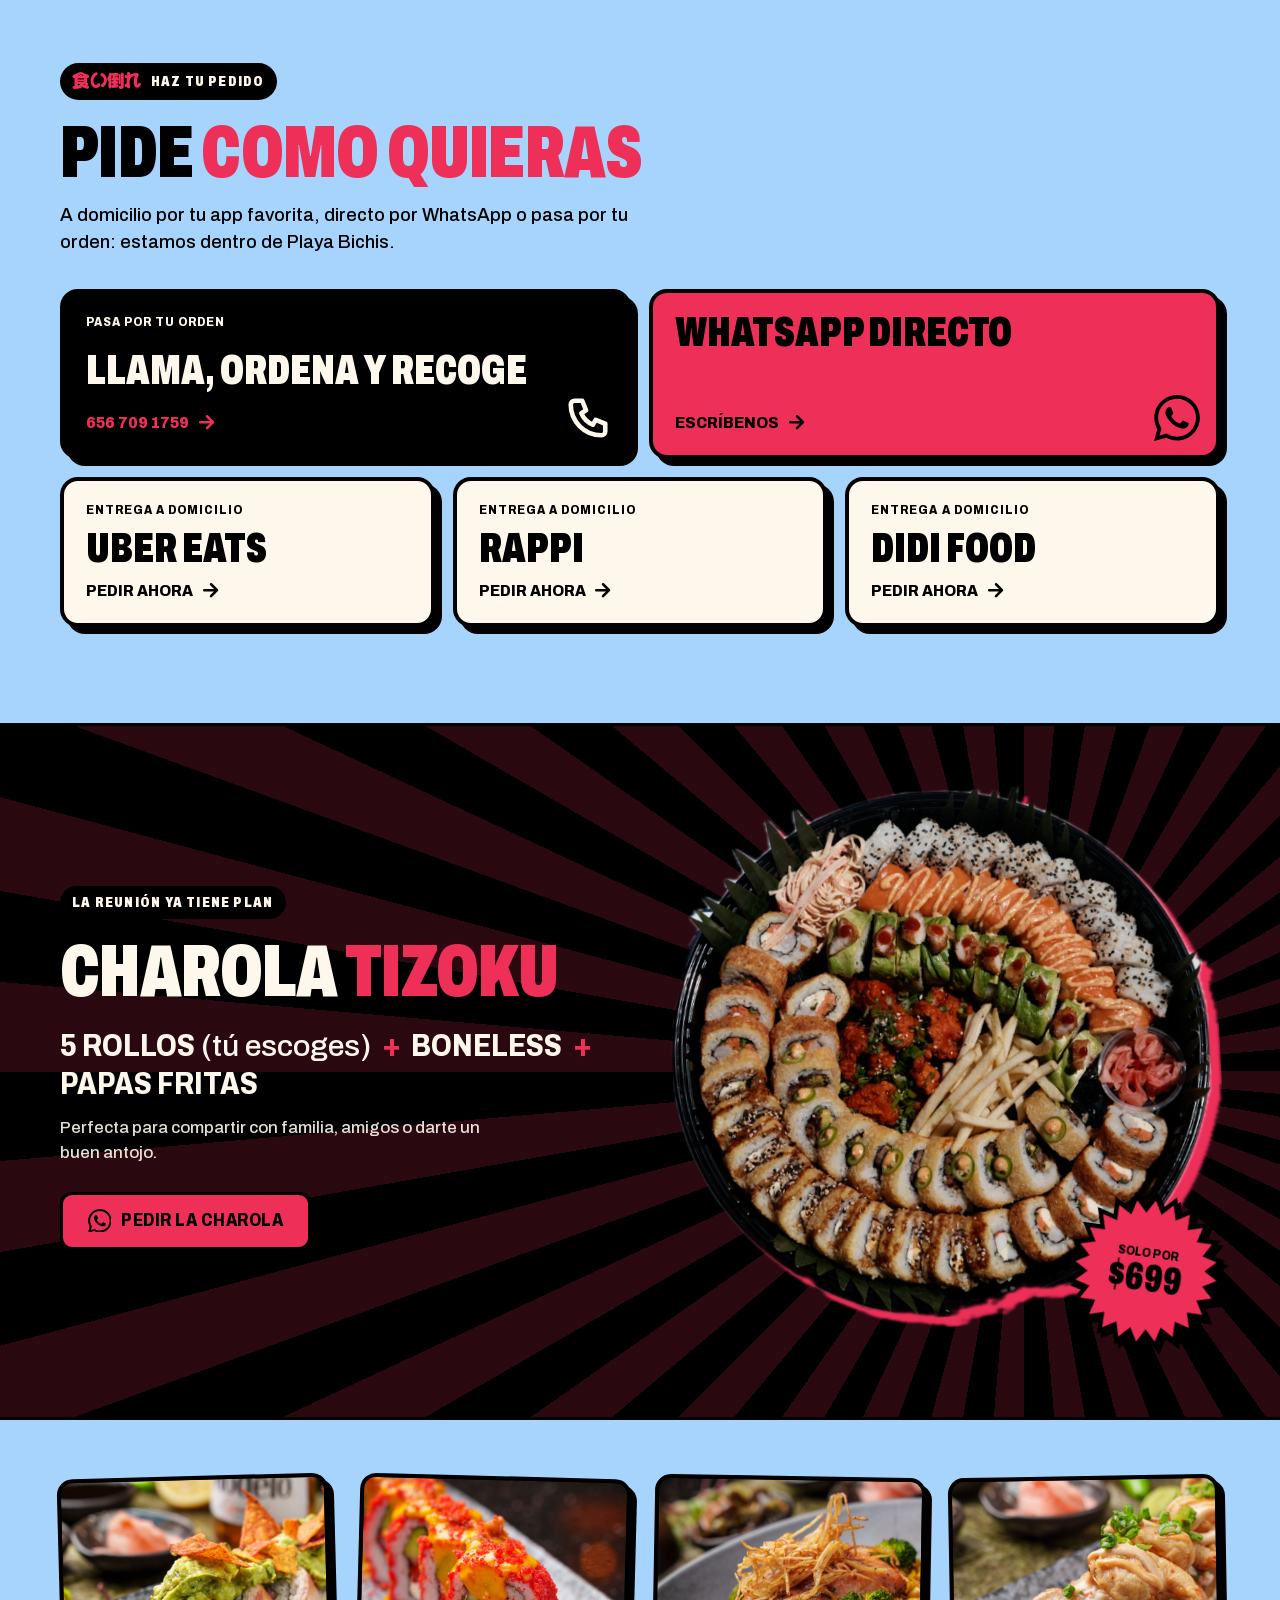
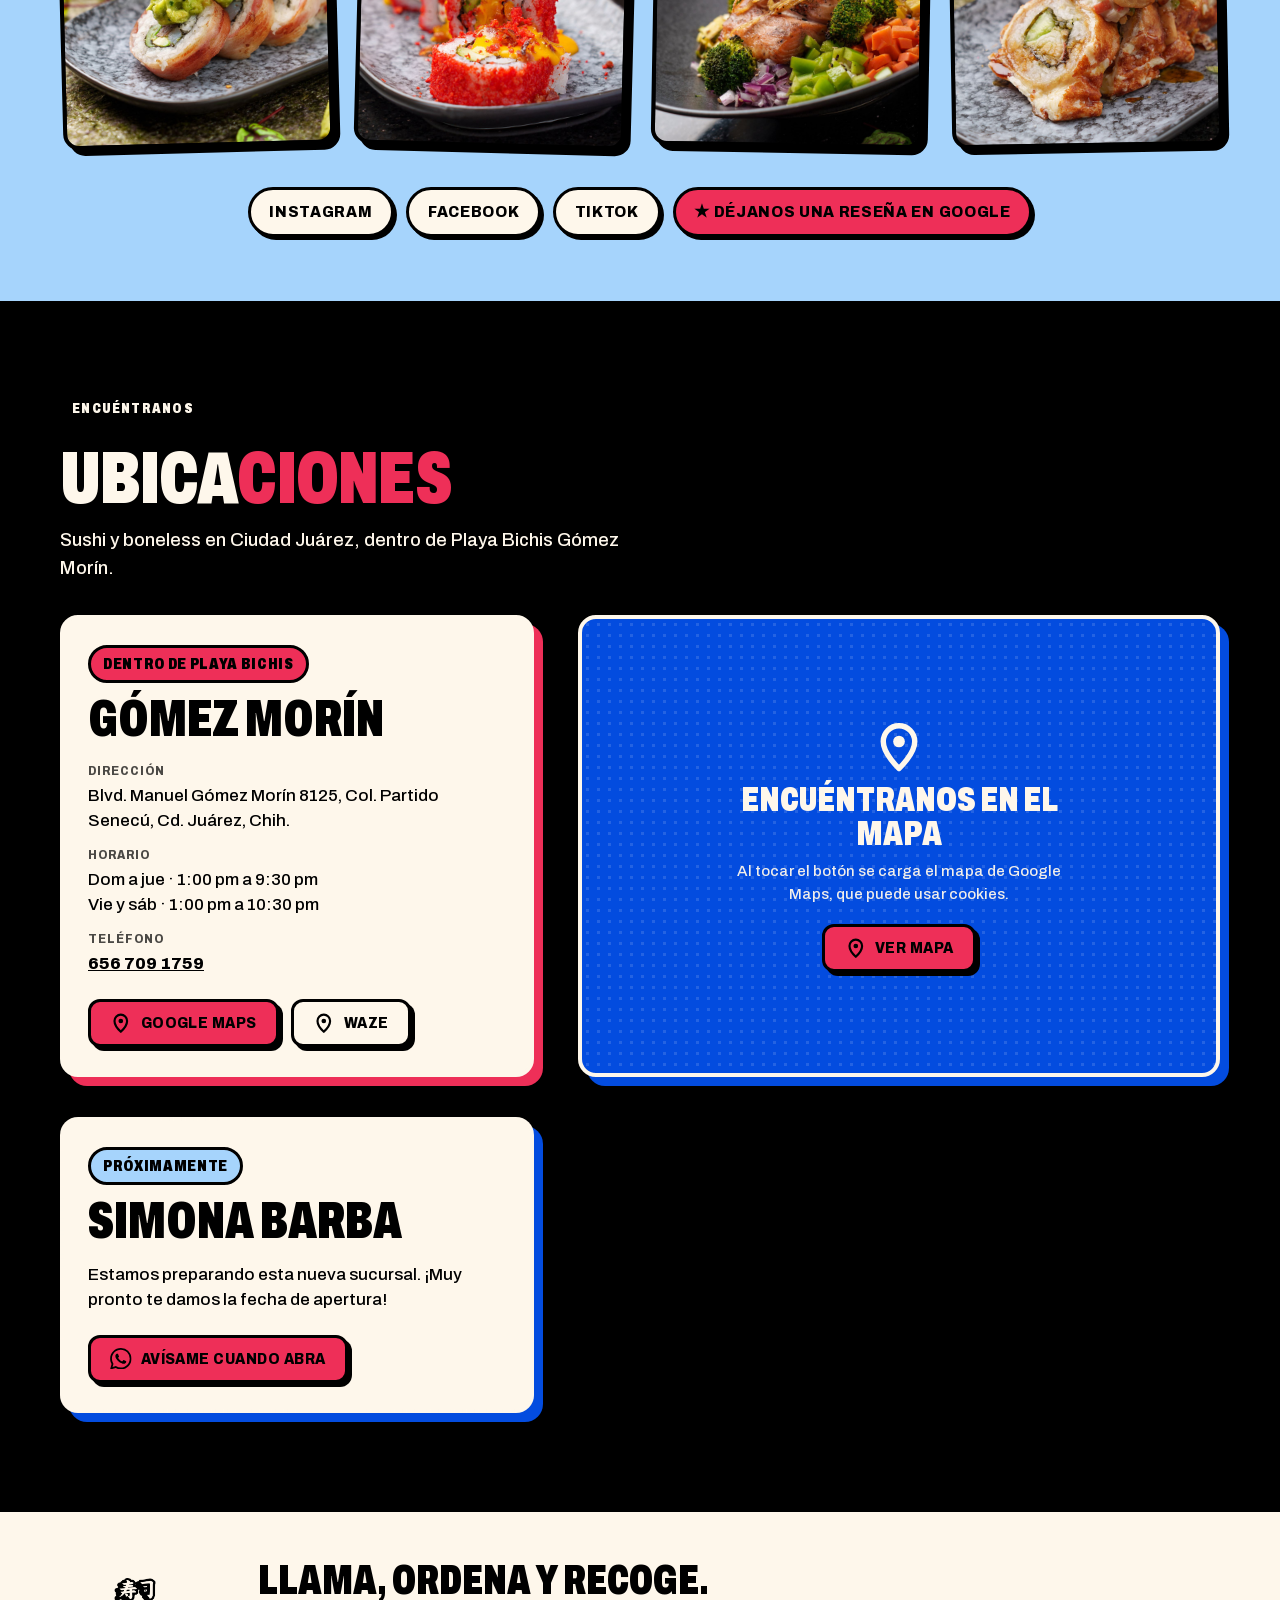
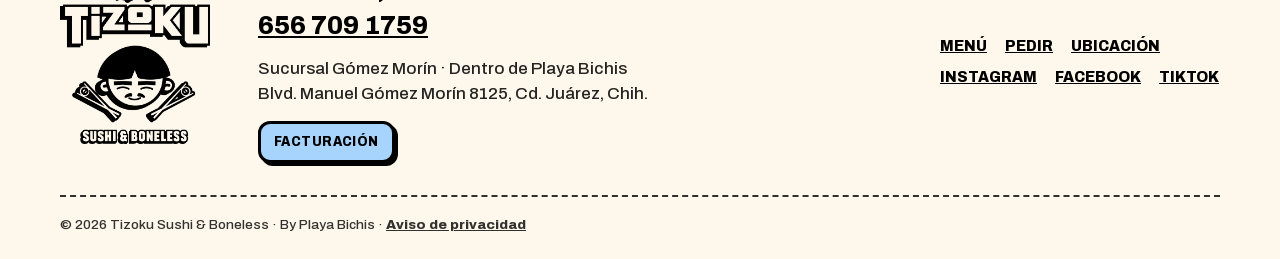
==== commit a5fe104a: "Charola Tizoku: foto recortada sin fondo - Recorte automático (Vision) de la foto de la charola, con" ====
--- a/index.html
+++ b/index.html
@@ -259,7 +259,7 @@
   <link rel="icon" href="favicon.ico" sizes="any">
   <link rel="icon" href="assets/img/logos/icon-192.png" type="image/png">
   <link rel="preload" href="assets/fonts/archivo-cond-900.woff2" as="font" type="font/woff2" crossorigin>
-  <link rel="stylesheet" href="css/styles.css?v=17">
+  <link rel="stylesheet" href="css/styles.css?v=18">
 </head>
 <body>
 
@@ -467,9 +467,7 @@
       </a>
     </div>
     <div class="combo-art">
-      <figure class="photo photo--combo">
-        <img src="assets/img/photos/p14.jpg" alt="Rollo de sushi cubierto de hojuelas picantes sobre un plato oscuro" width="1600" height="1280" loading="lazy">
-      </figure>
+      <img class="combo-tray" src="assets/img/photos/charola.png" alt="Charola Tizoku con rollos de sushi, boneless, papas fritas y jengibre" width="760" height="745" loading="lazy">
       <div class="burst burst--combo"><small>solo por</small><b>$699</b></div>
     </div>
   </div>
--- a/css/styles.css
+++ b/css/styles.css
@@ -362,7 +362,8 @@
 .combo-line b { color: var(--watermelon); padding-inline: .15em; }
 .combo-line strong { font-weight: 900; font-family: "Archivo Semi", "Arial", sans-serif; text-transform: uppercase; }
 .combo-art { position: relative; padding: 0 10px 28px 0; }
-.photo--combo { border-color: var(--floral); transform: rotate(-2deg); box-shadow: 10px 10px 0 var(--watermelon); aspect-ratio: 5 / 4; }
+/* Charola recortada (sin fondo): la sombra dura sigue la silueta */
+.combo-tray { display: block; width: 100%; max-width: 560px; height: auto; margin-inline: auto; transform: rotate(-3deg); filter: drop-shadow(10px 10px 0 var(--watermelon)); }
 .burst--combo { position: absolute; right: -6px; bottom: -6px; width: 138px; --bg: var(--watermelon); --fg: var(--black); transform: rotate(8deg); }
 .burst--combo b { font-size: 2.4rem; }
 @media (min-width: 900px) { .combo-grid { grid-template-columns: 1fr 1fr; gap: 64px; } .burst--combo { width: 160px; } }
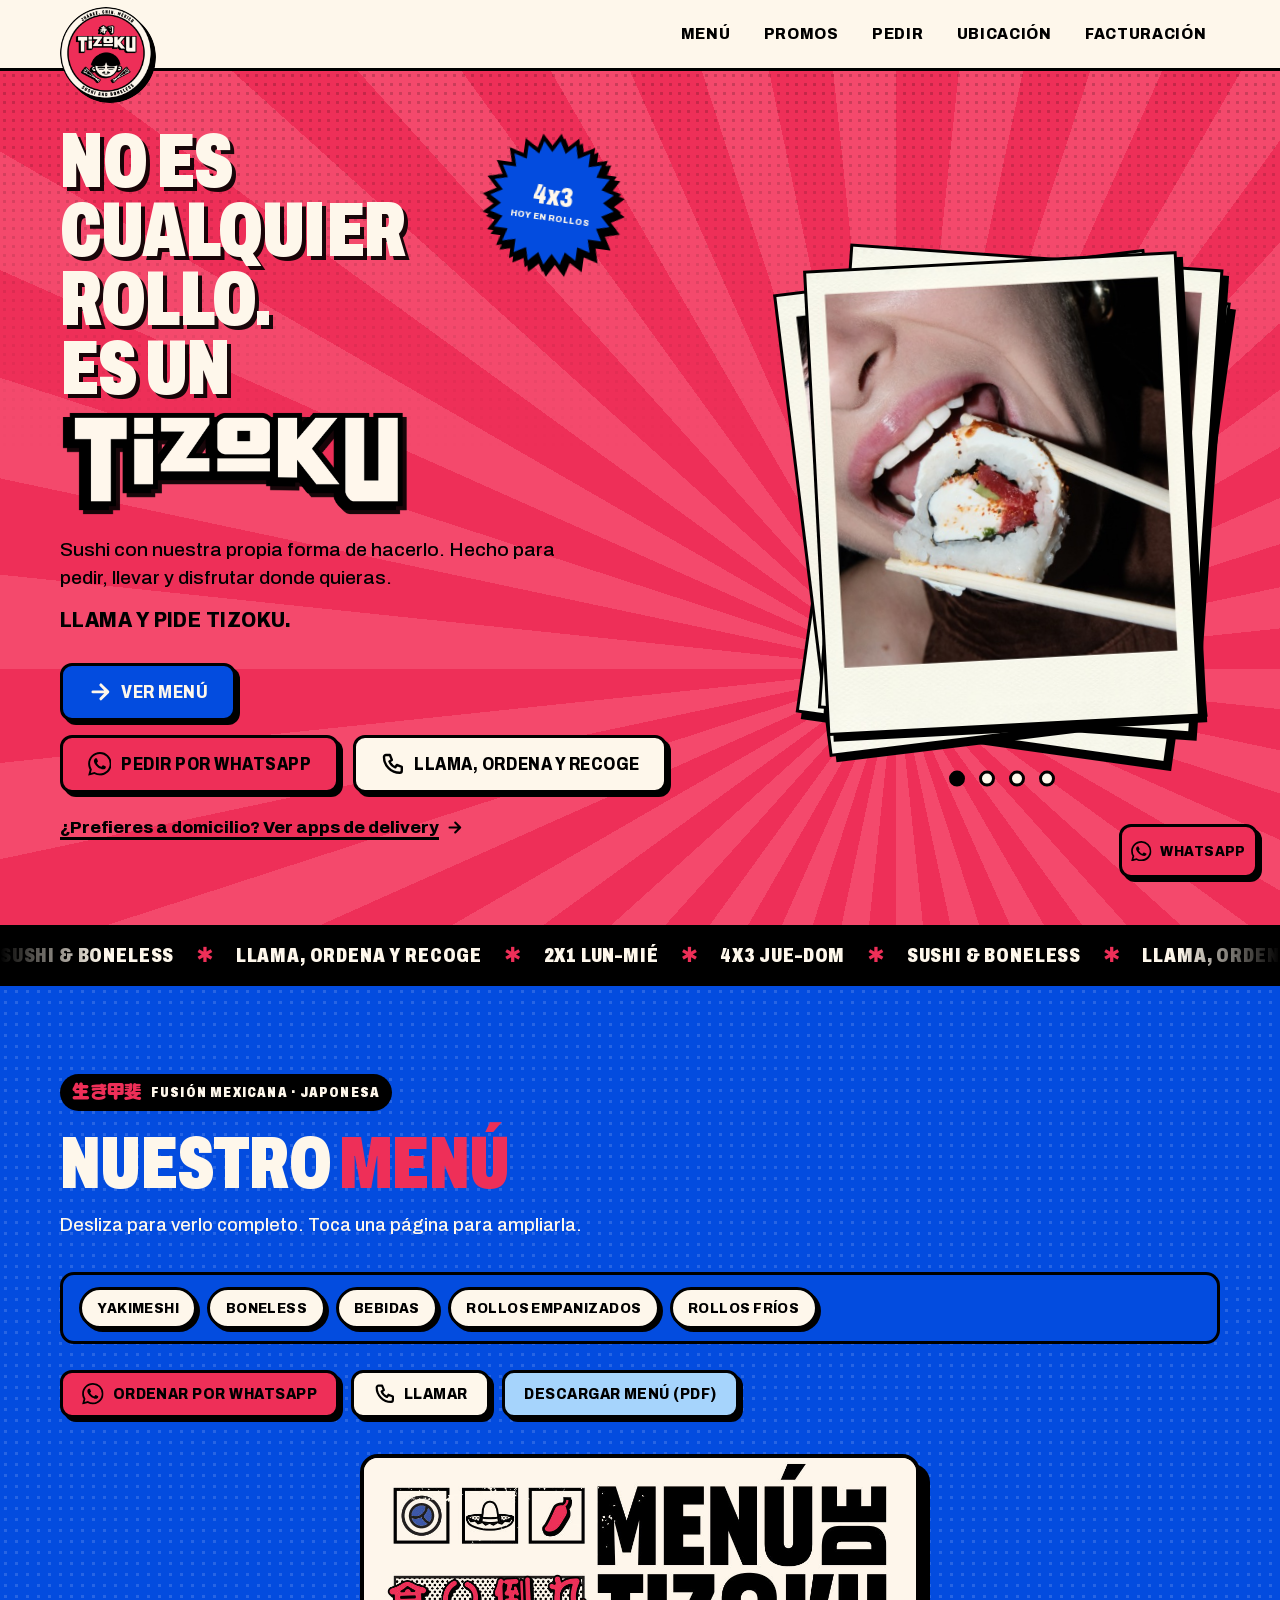
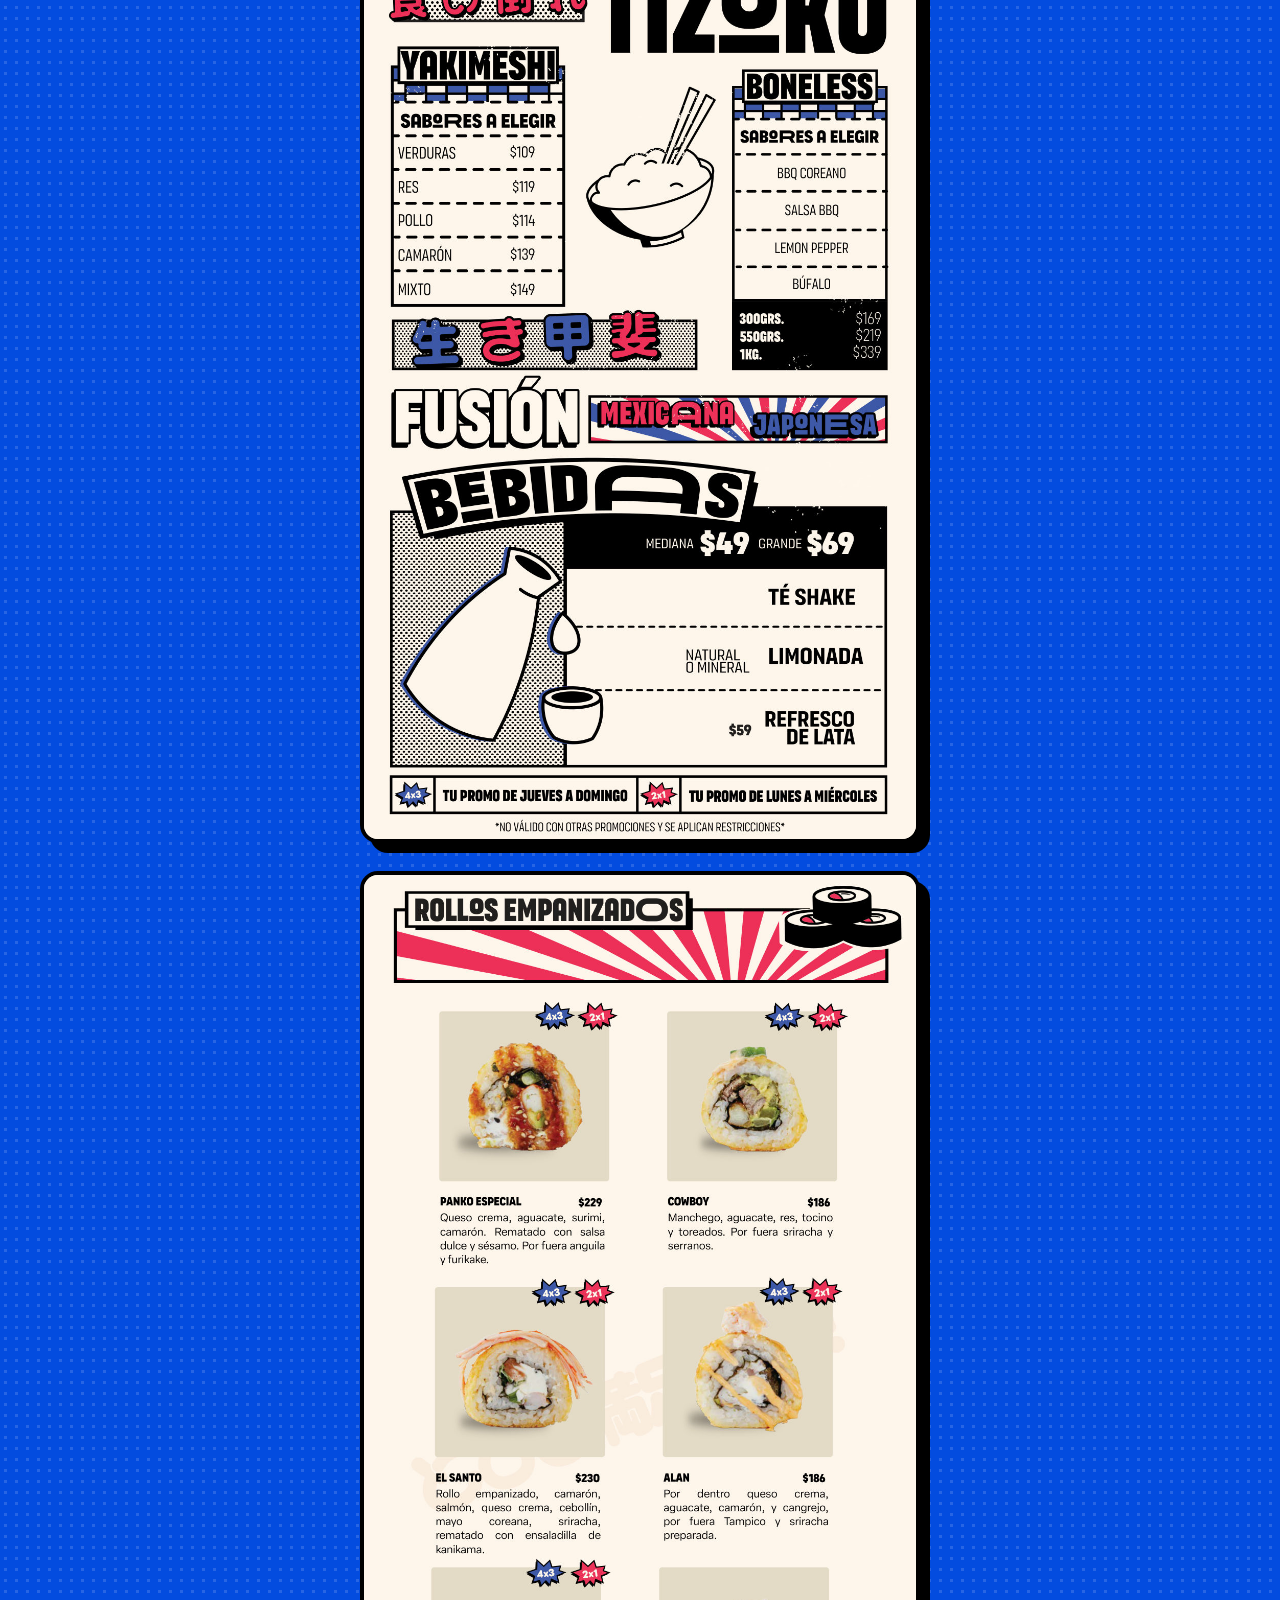
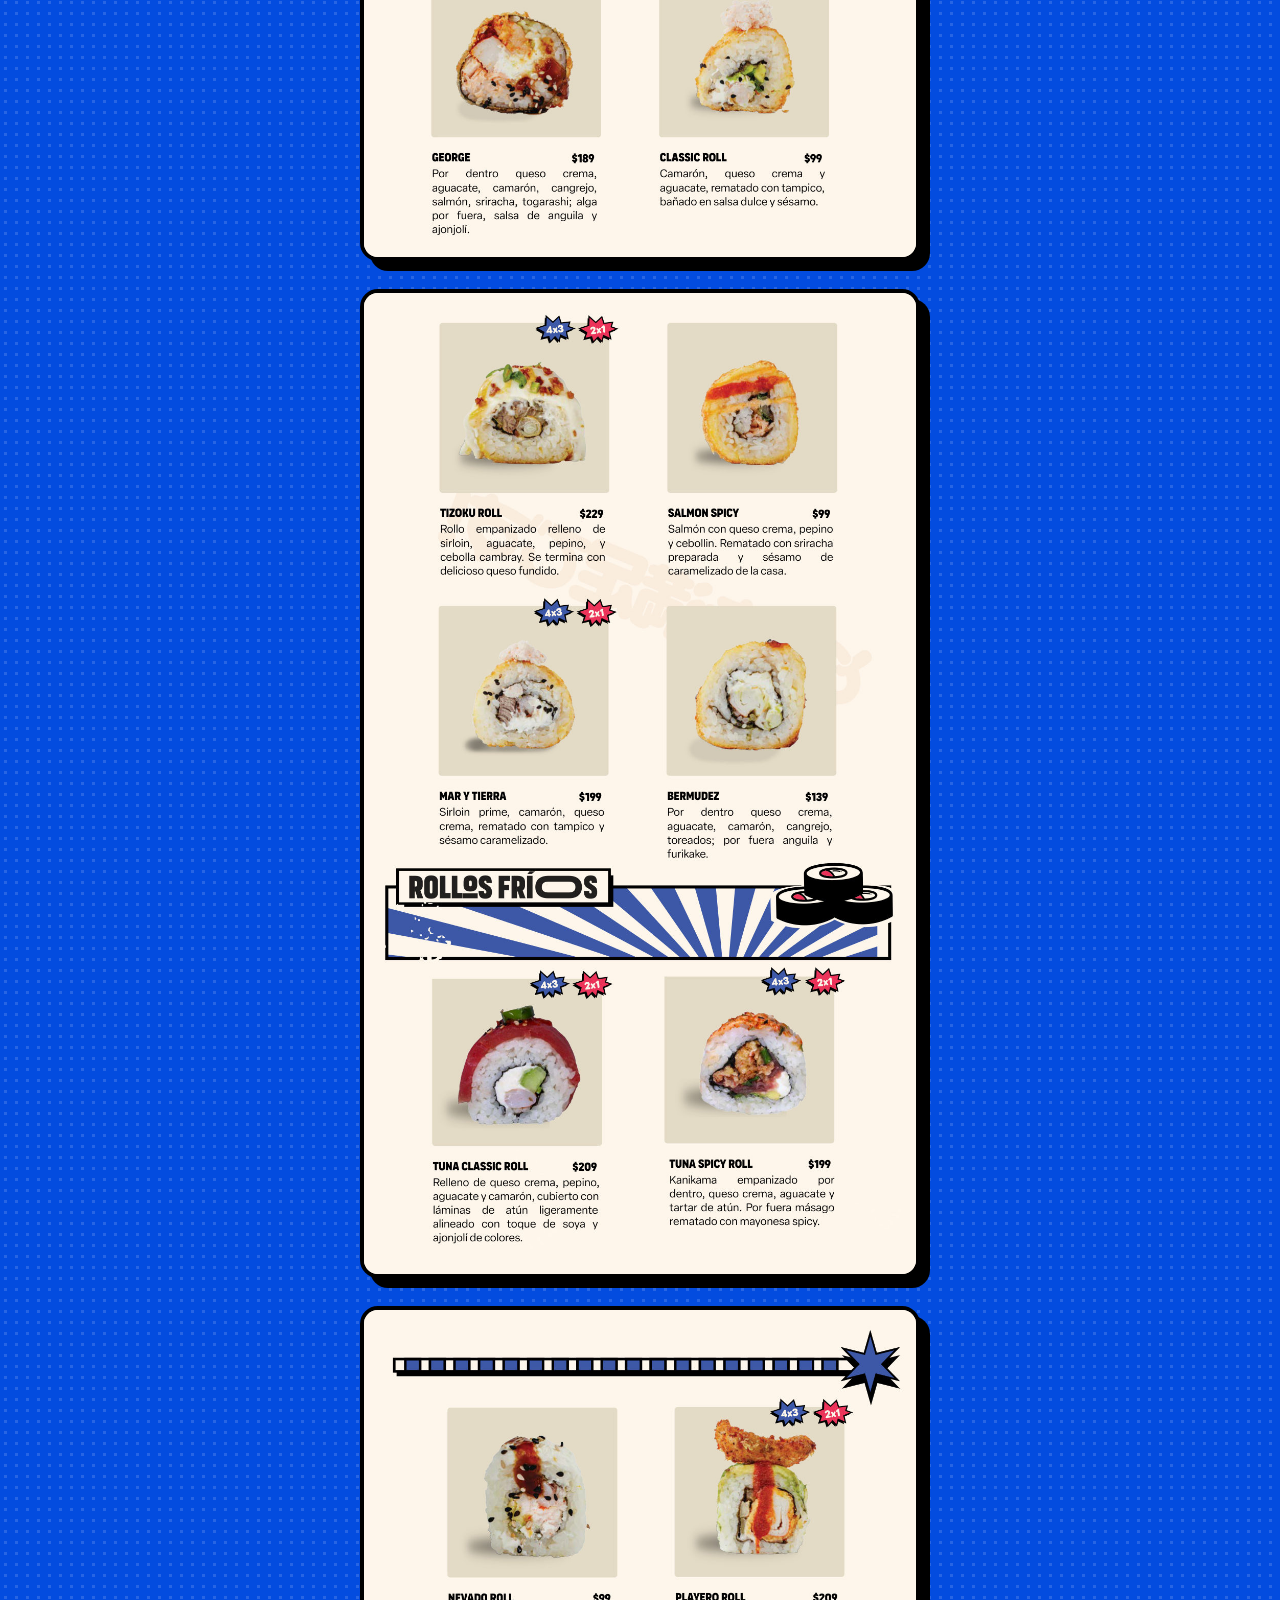
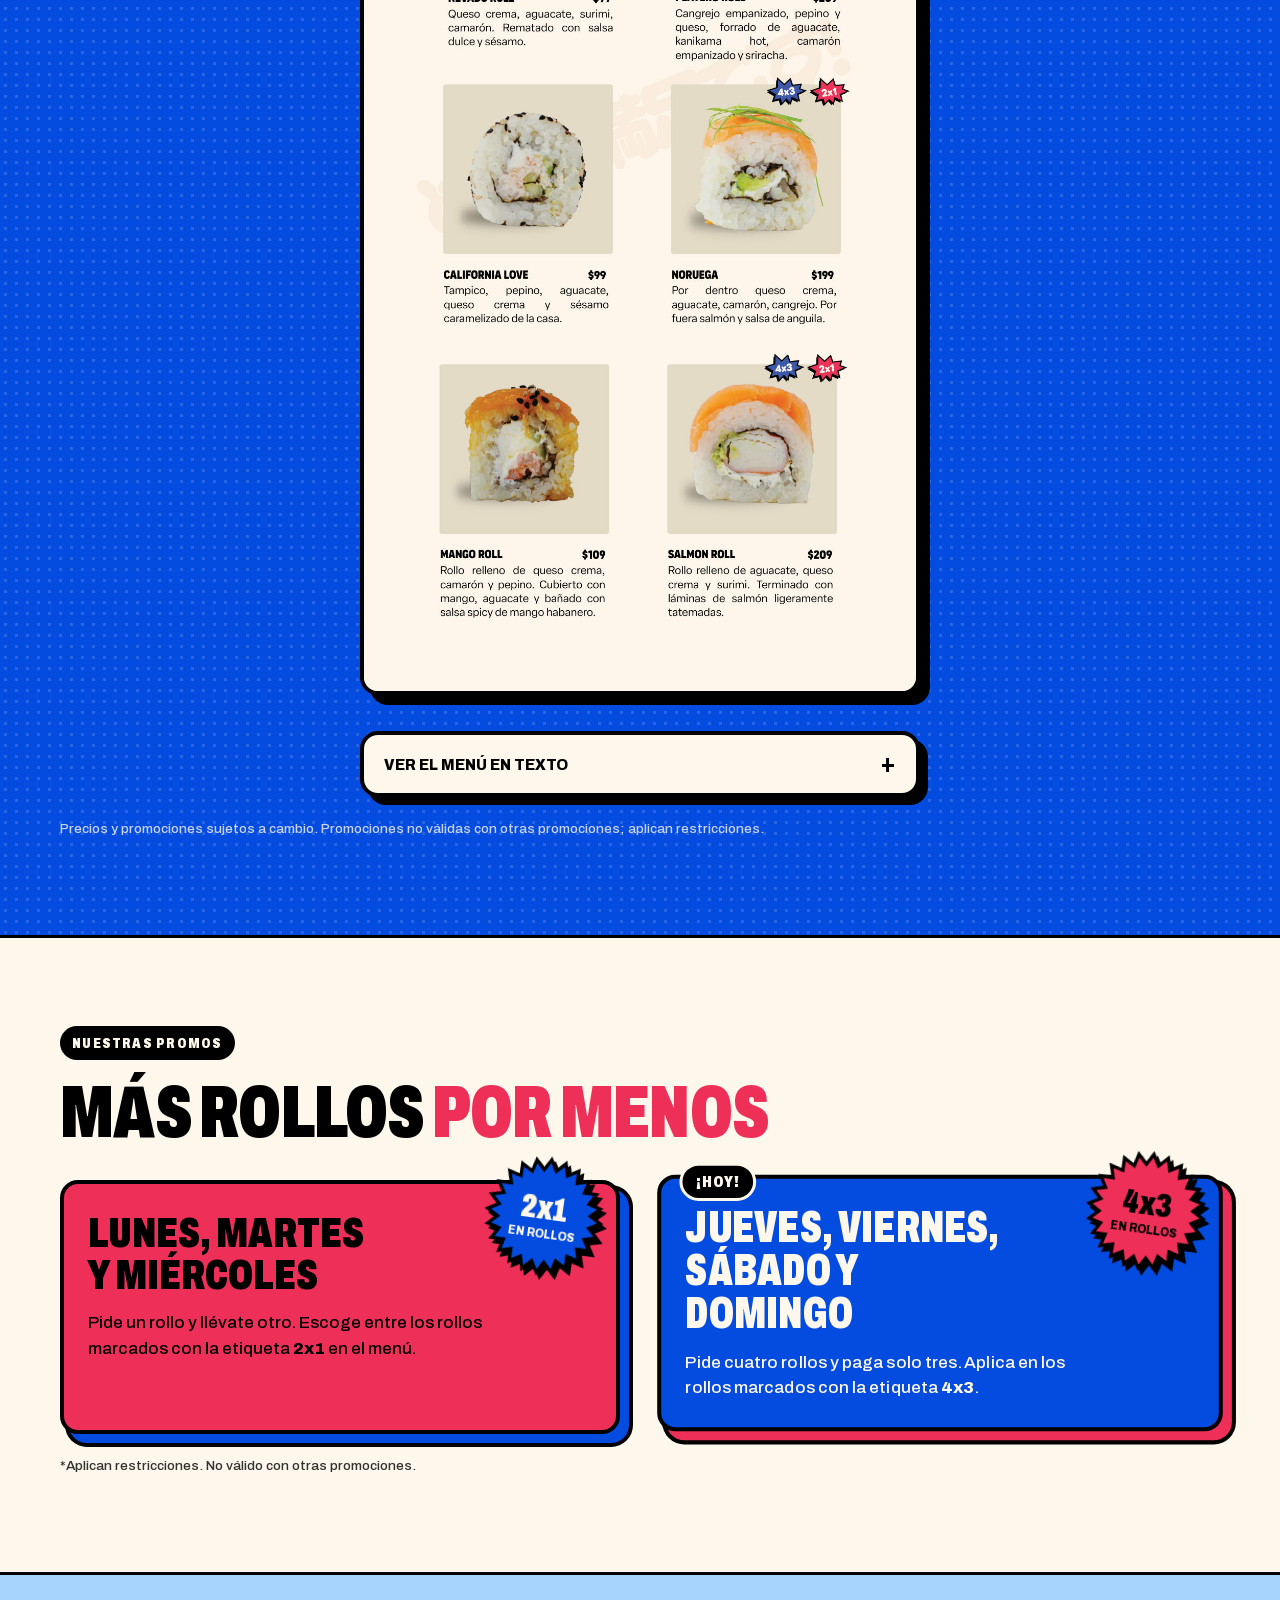
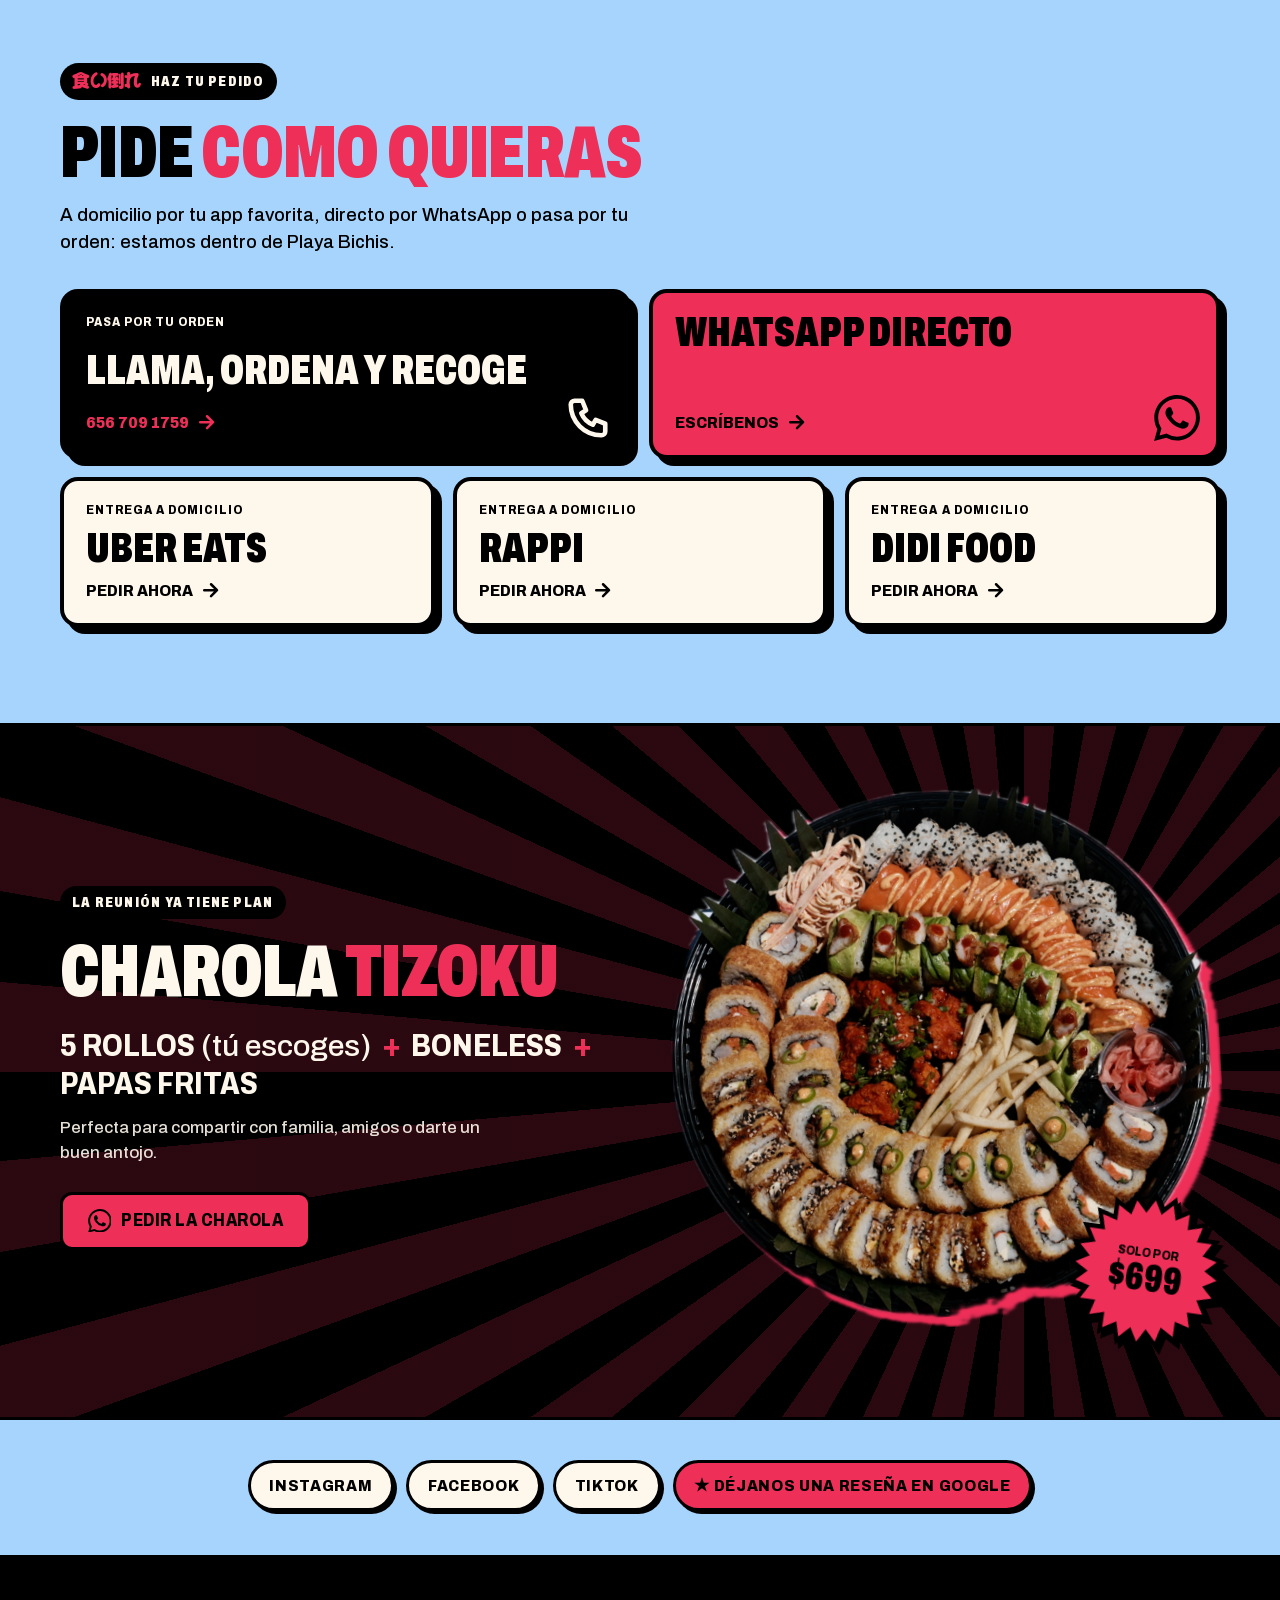
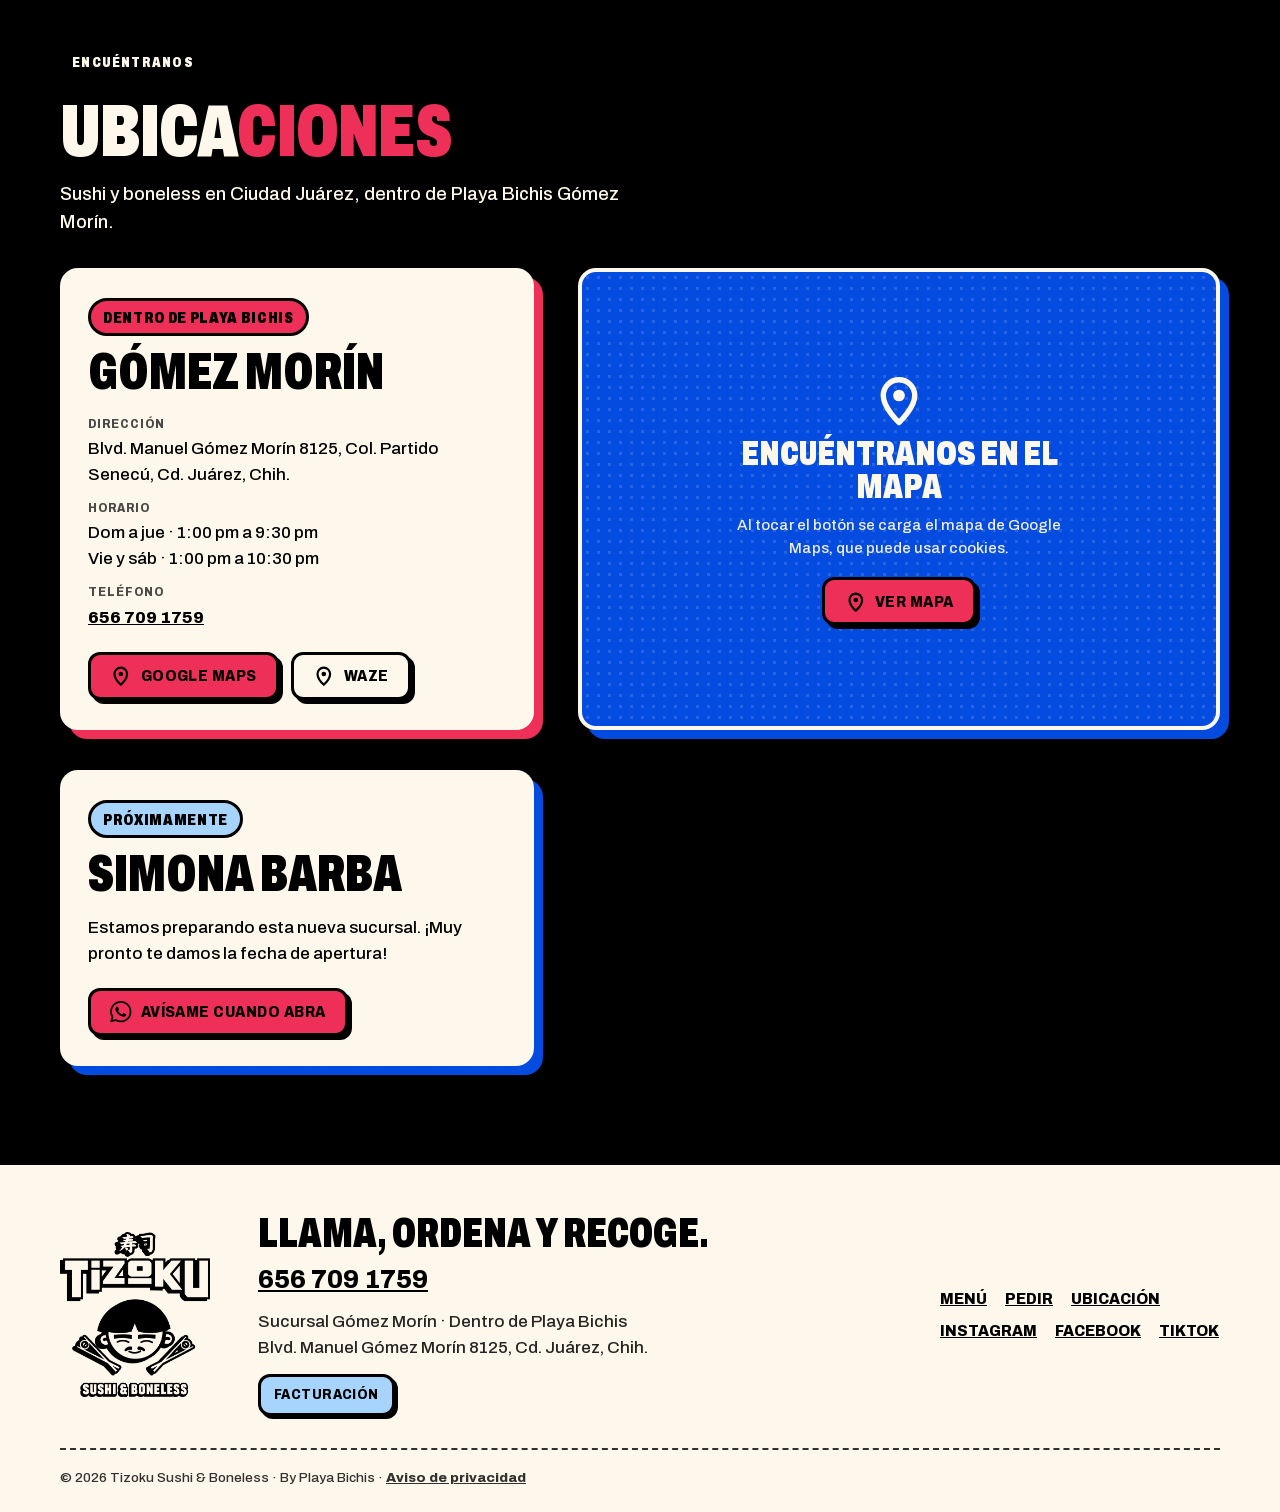
==== commit 635a835e: "Quita las fotos de la galería final (se cambiarán por nuevas) Se conserva la franja con Instagram, F" ====
--- a/index.html
+++ b/index.html
@@ -259,7 +259,7 @@
   <link rel="icon" href="favicon.ico" sizes="any">
   <link rel="icon" href="assets/img/logos/icon-192.png" type="image/png">
   <link rel="preload" href="assets/fonts/archivo-cond-900.woff2" as="font" type="font/woff2" crossorigin>
-  <link rel="stylesheet" href="css/styles.css?v=18">
+  <link rel="stylesheet" href="css/styles.css?v=19">
 </head>
 <body>
 
@@ -473,15 +473,11 @@
   </div>
 </section>
 
-<!-- ========== GALERÍA ========== -->
-<section class="gallery" aria-label="Galería de platillos">
+<!-- ========== REDES Y RESEÑAS ==========
+     (Aquí estaba la galería de 4 fotos; se quitó mientras llegan fotos nuevas.
+      Para volver a ponerla: un <div class="gallery-grid"> con <figure class="g g1"> … g4 antes de .social-row.) -->
+<section class="gallery gallery--social" aria-label="Redes sociales y reseñas">
   <div class="wrap">
-    <div class="gallery-grid">
-      <figure class="g g1"><img loading="lazy" src="assets/img/photos/p1.jpg" alt="Rollo forrado de tocino con guacamole y totopos" width="1600" height="1280"></figure>
-      <figure class="g g2"><img loading="lazy" src="assets/img/photos/p12.jpg" alt="Rollo cubierto de hojuelas rojas con queso amarillo" width="1600" height="1280"></figure>
-      <figure class="g g3"><img loading="lazy" src="assets/img/photos/p10.jpg" alt="Poke bowl de salmón con verduras y papa en tiras" width="1600" height="1280"></figure>
-      <figure class="g g4"><img loading="lazy" src="assets/img/photos/p3.jpg" alt="Rollos gratinados con salsa y cebollín" width="1600" height="1280"></figure>
-    </div>
     <div class="social-row">
       <a class="pill" data-social="instagram" href="#" target="_blank" rel="noopener">Instagram</a>
       <a class="pill" data-social="facebook" href="#" target="_blank" rel="noopener">Facebook</a>
--- a/css/styles.css
+++ b/css/styles.css
@@ -462,6 +462,9 @@
 .g1 { transform: rotate(-1.5deg); } .g2 { transform: rotate(1.5deg); } .g3 { transform: rotate(1deg); } .g4 { transform: rotate(-1deg); }
 @media (min-width: 900px) { .gallery-grid { grid-template-columns: repeat(4, 1fr); gap: 26px; } }
 .social-row { display: flex; flex-wrap: wrap; gap: 12px; margin-top: 40px; justify-content: center; }
+/* Sin fotos arriba: franja compacta solo con las redes */
+.gallery--social { padding: 40px 0 44px; }
+.gallery--social .social-row { margin-top: 0; }
 .pill {
   text-decoration: none; font-weight: 800; font-family: "Archivo Semi", "Arial", sans-serif; text-transform: uppercase; letter-spacing: .04em;
   padding: .55em 1.1em; background: var(--floral); border: var(--line) solid var(--black); border-radius: 999px; box-shadow: 3px 3px 0 var(--black);
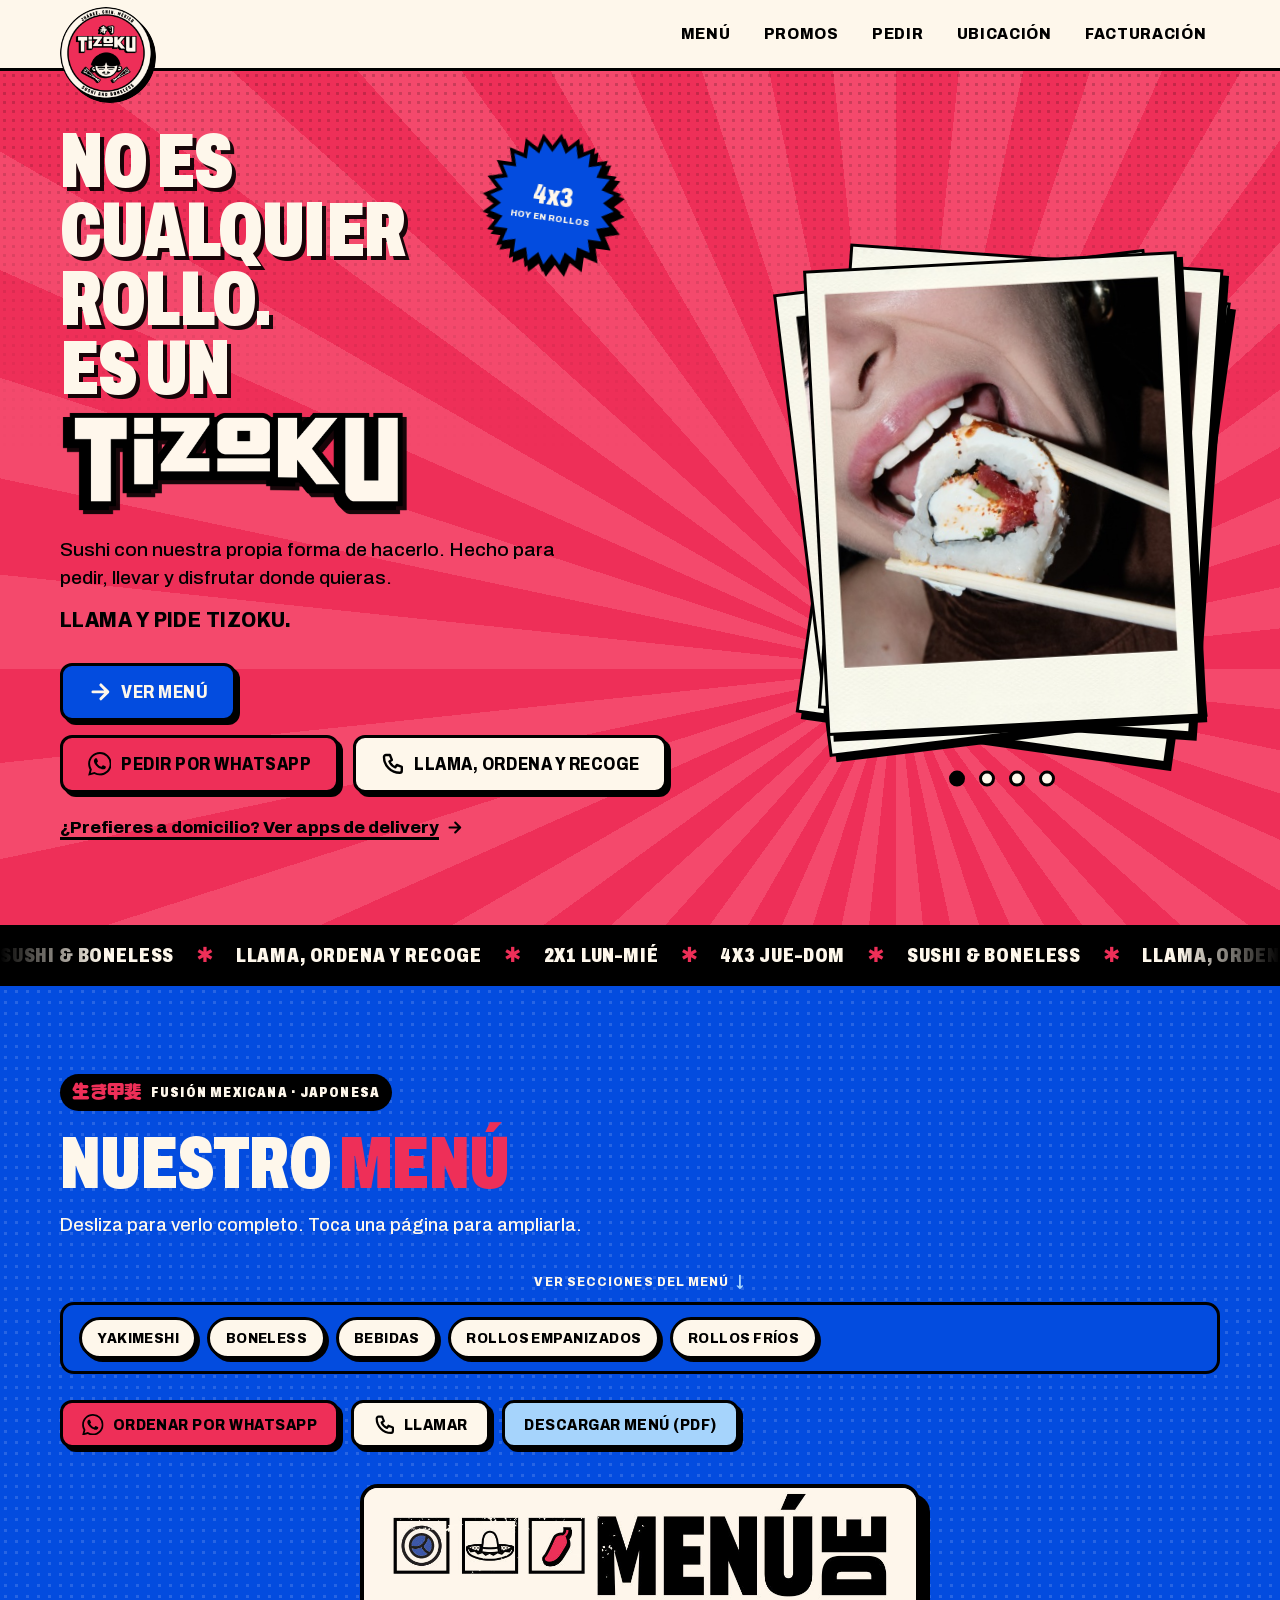
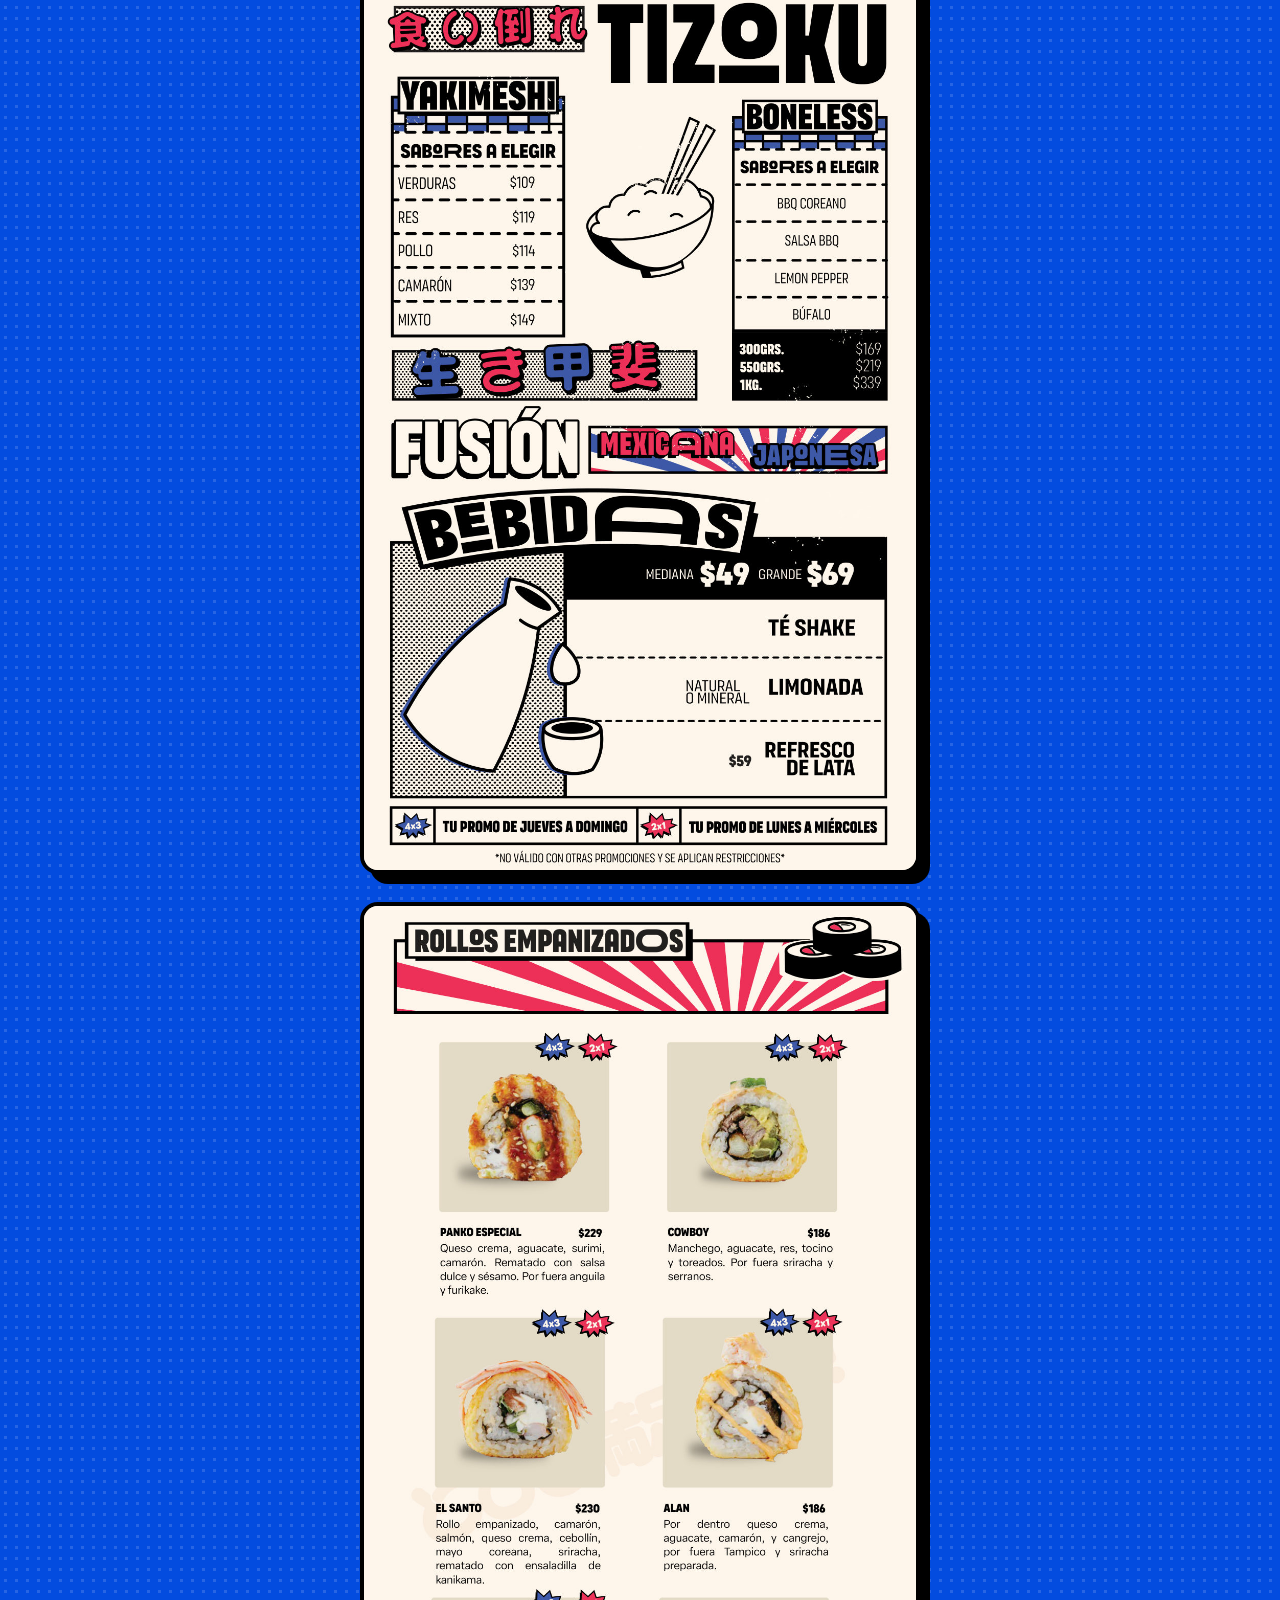
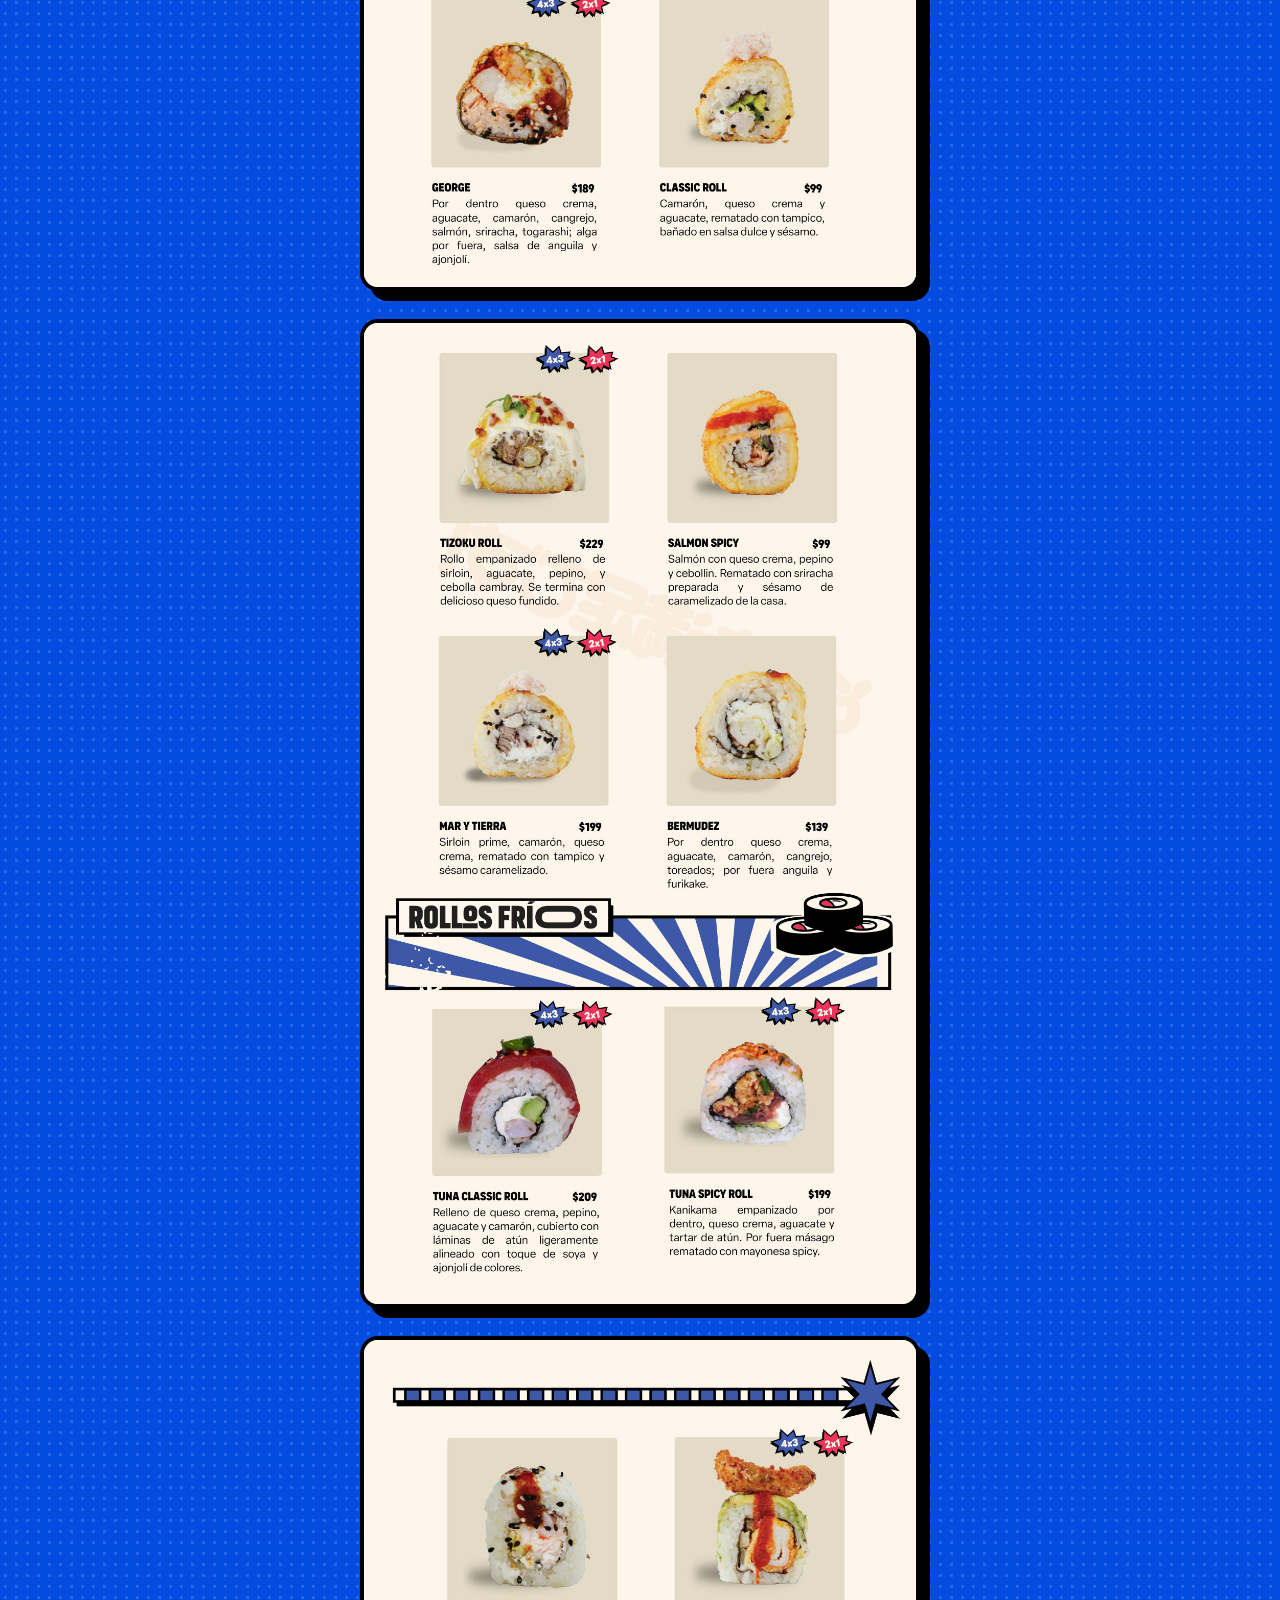
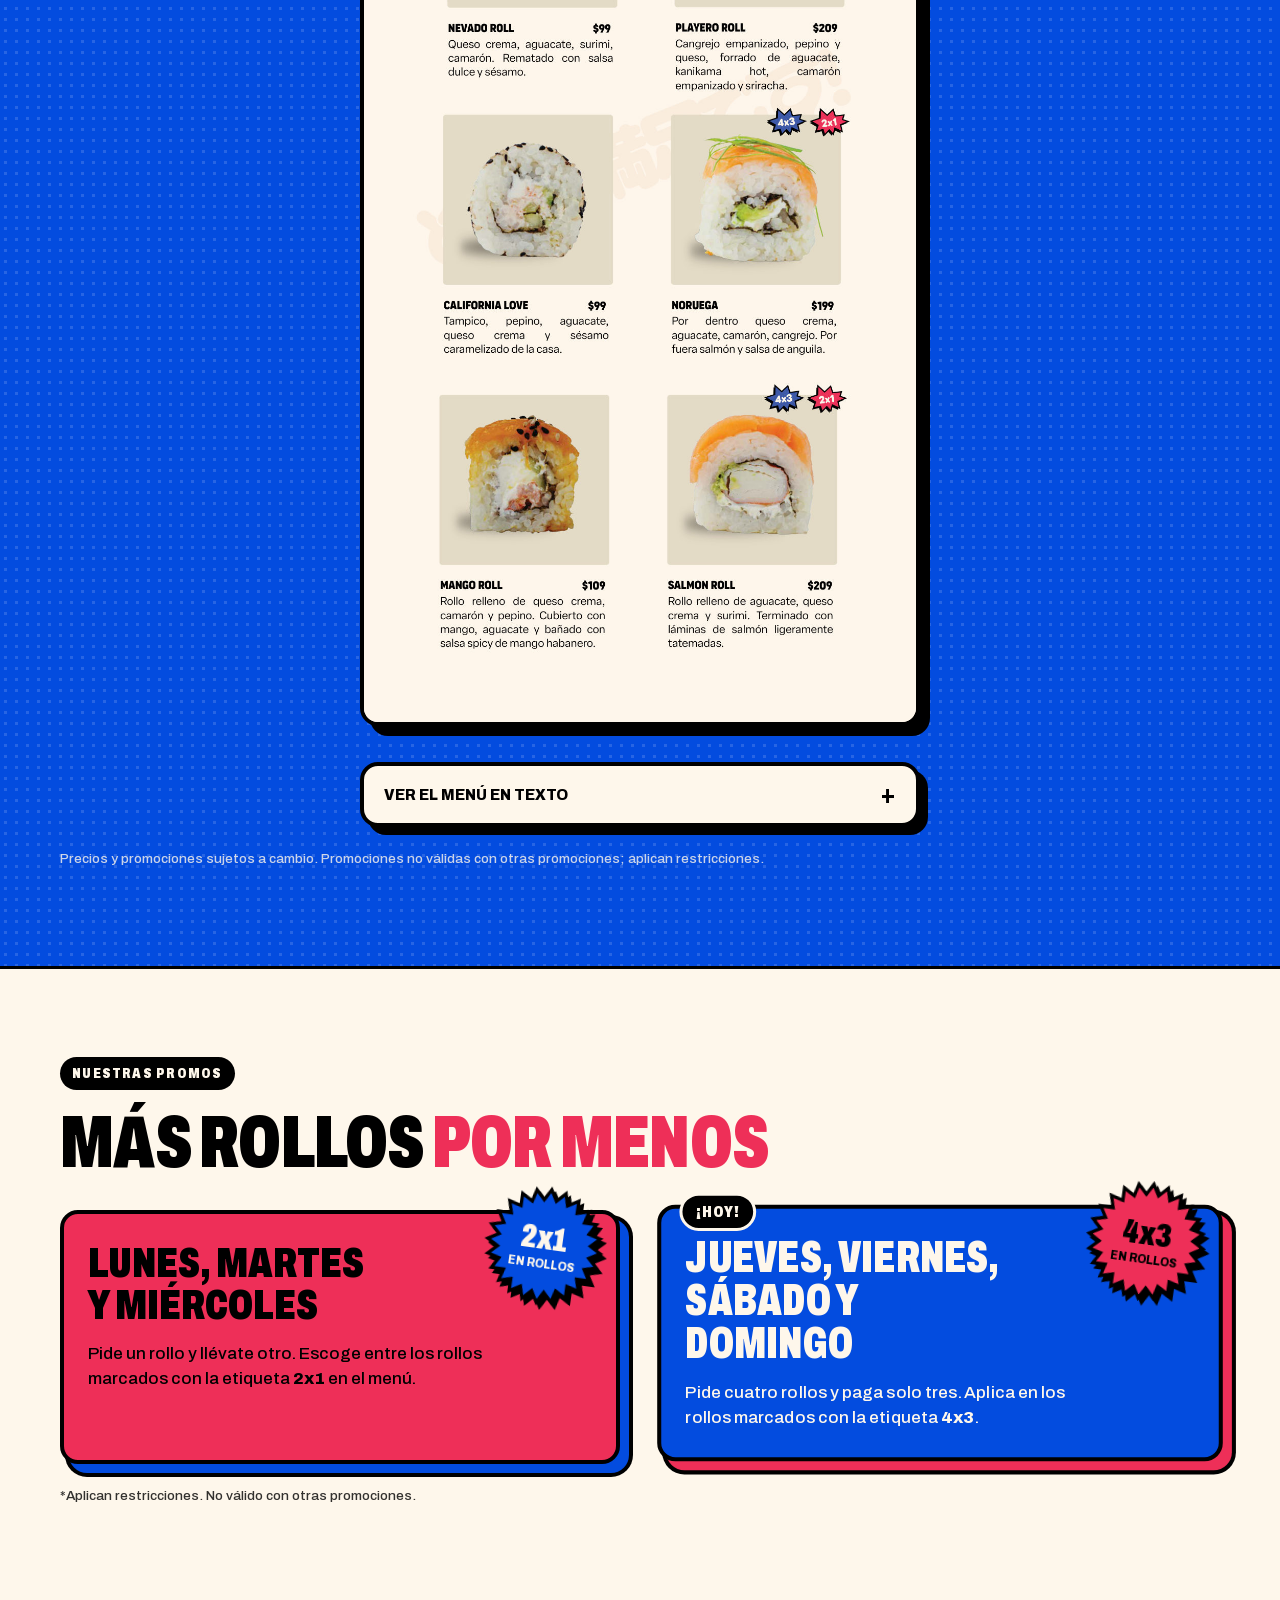
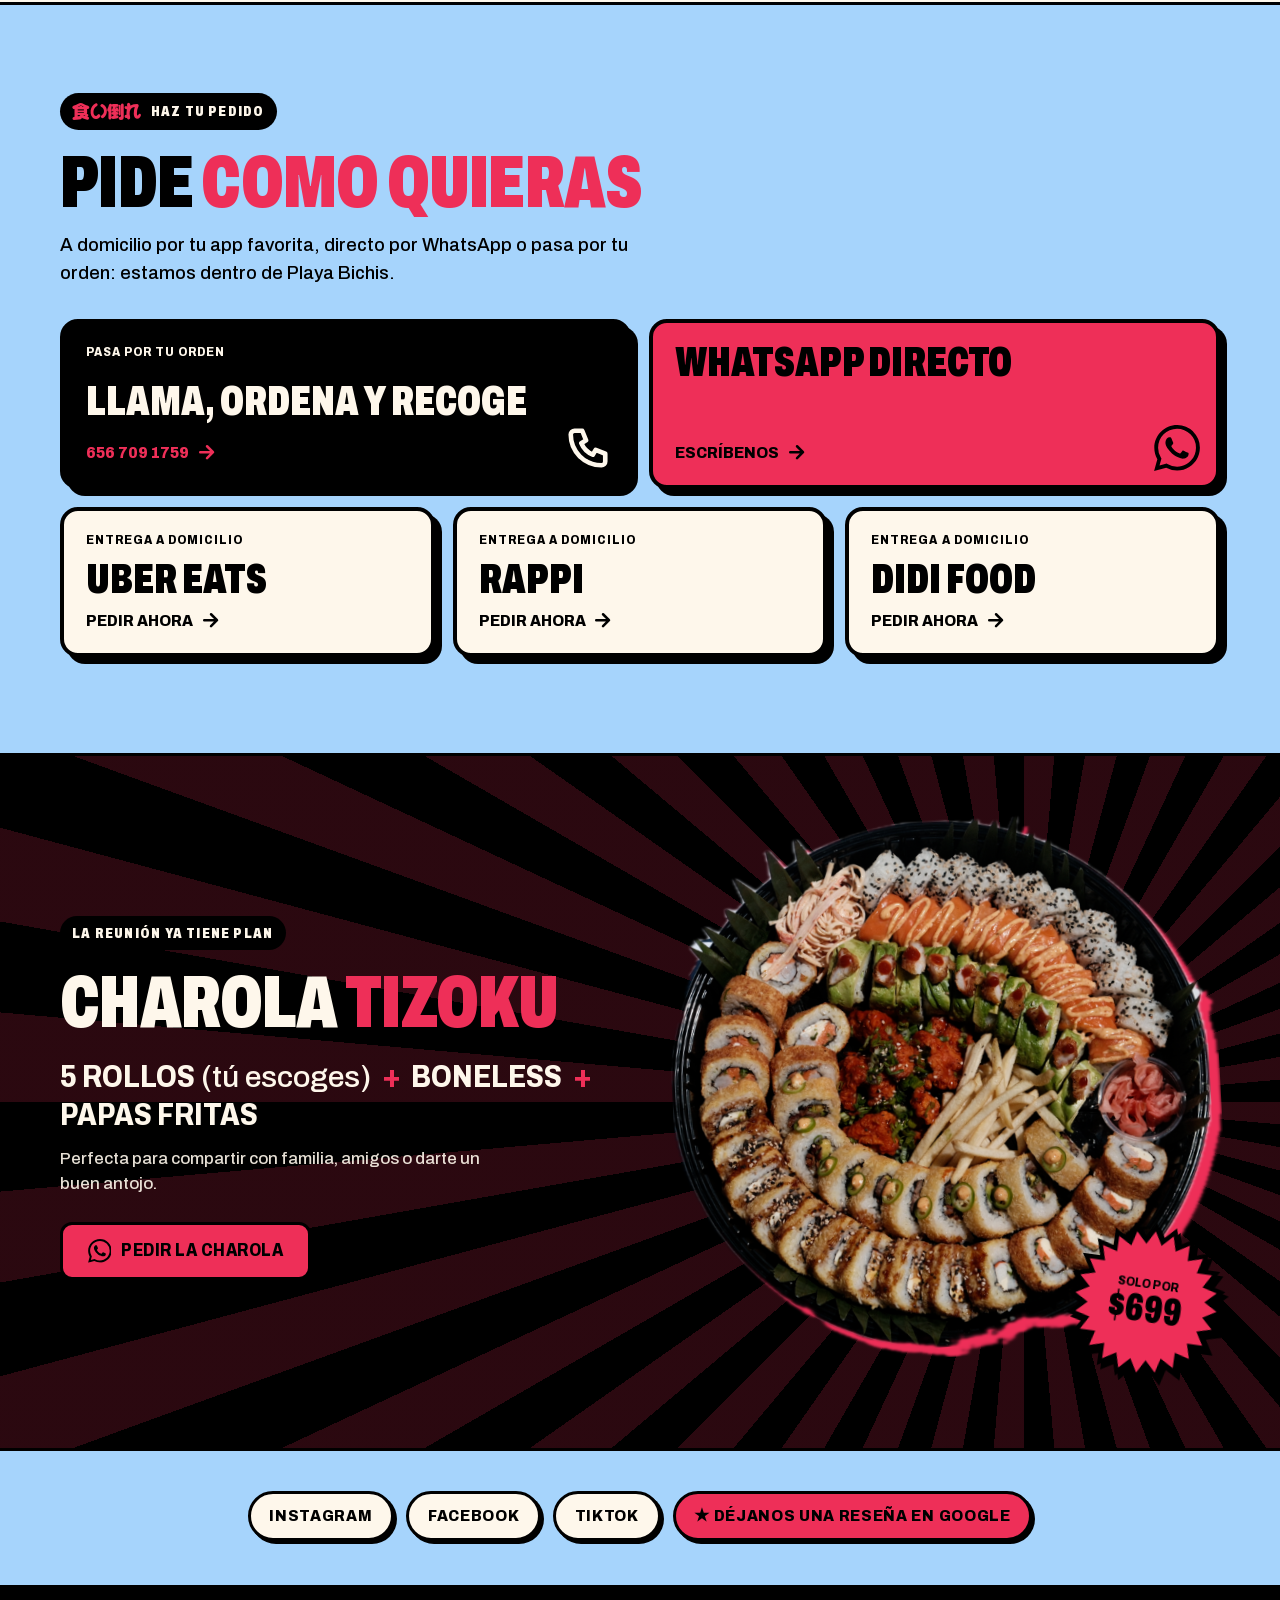
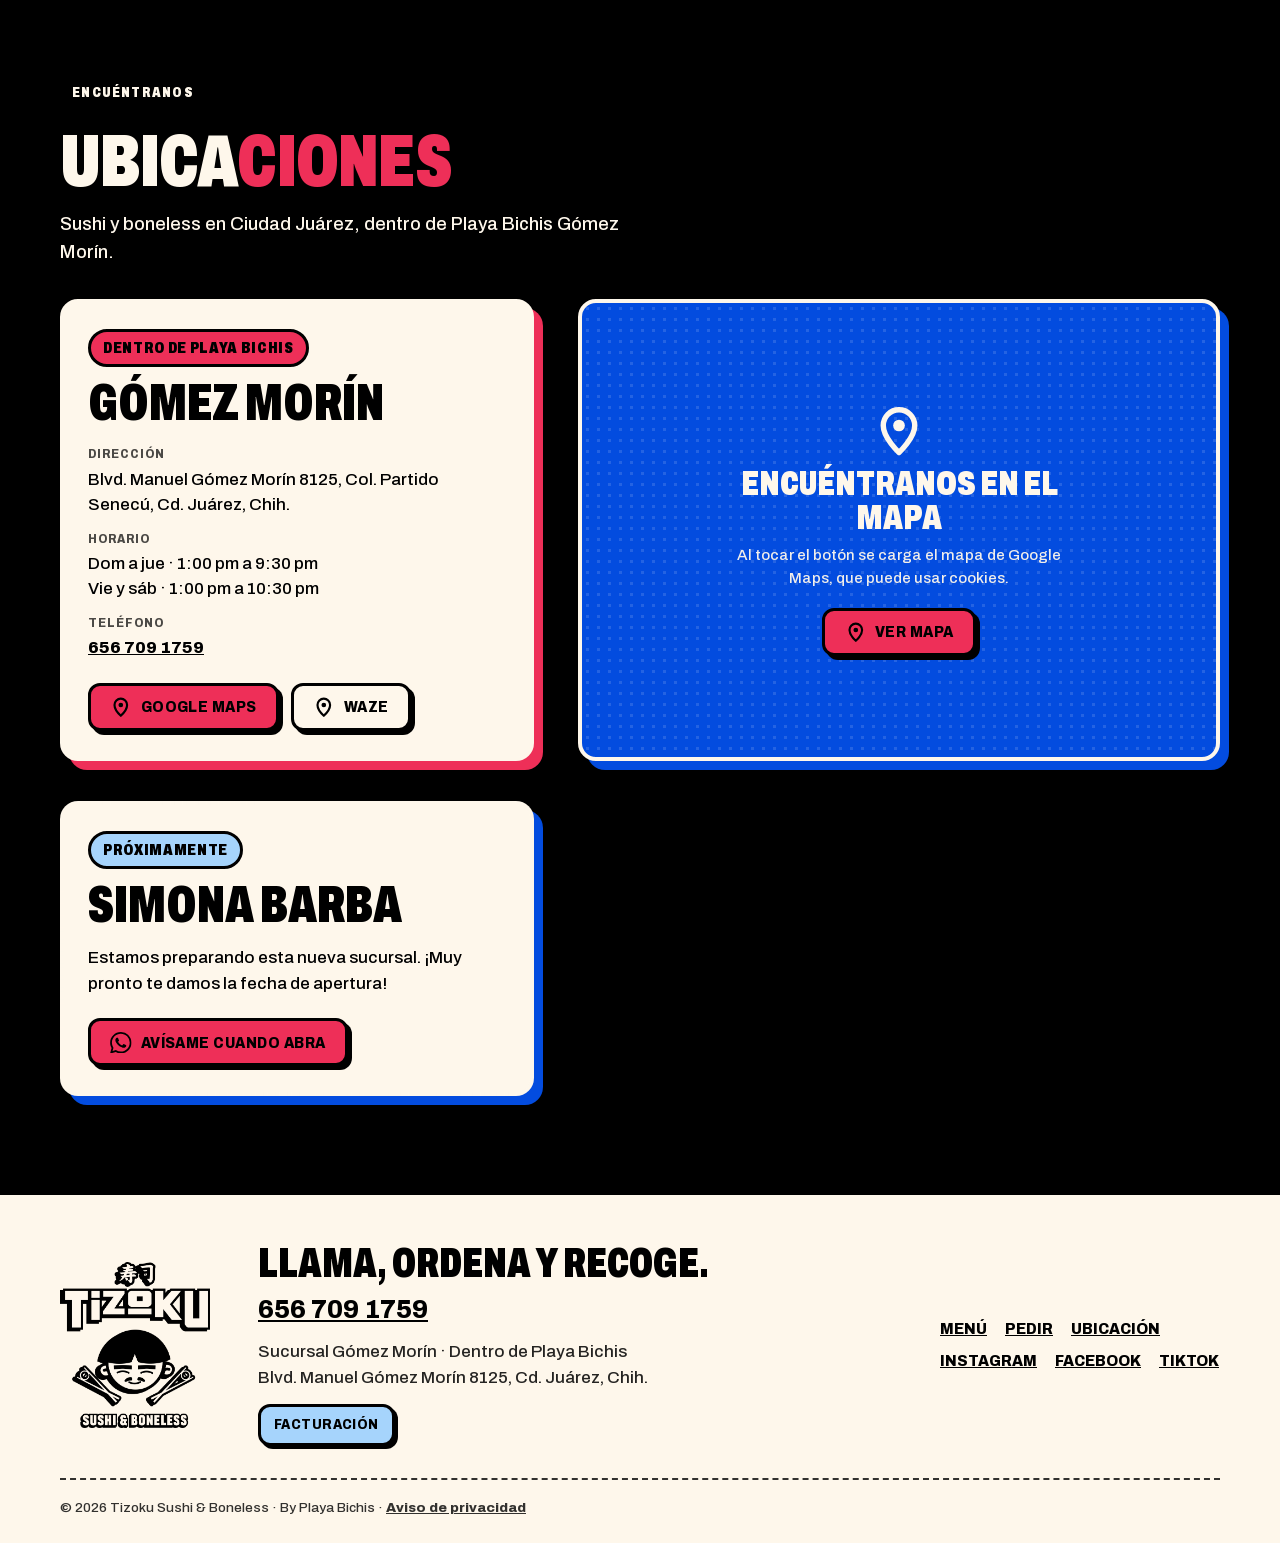
==== commit f93c923b: "Menú: categorías ruedan solas y pista "Ver secciones del menú" - Las categorías avanzan de ida y vue" ====
--- a/index.html
+++ b/index.html
@@ -259,7 +259,7 @@
   <link rel="icon" href="favicon.ico" sizes="any">
   <link rel="icon" href="assets/img/logos/icon-192.png" type="image/png">
   <link rel="preload" href="assets/fonts/archivo-cond-900.woff2" as="font" type="font/woff2" crossorigin>
-  <link rel="stylesheet" href="css/styles.css?v=19">
+  <link rel="stylesheet" href="css/styles.css?v=21">
 </head>
 <body>
 
@@ -350,6 +350,7 @@
       <p class="lead lead--light">Desliza para verlo completo. Toca una página para ampliarla.</p>
     </header>
 
+    <p class="chips-hint" aria-hidden="true">Ver secciones del menú <span class="chips-hint-arrow">↓</span></p>
     <nav class="menu-chips" id="menuChips" aria-label="Ir a una categoría del menú"></nav>
 
     <div class="menu-actions">
@@ -545,6 +546,6 @@
 </dialog>
 
 <script src="js/config.js?v=4"></script>
-<script src="js/main.js?v=13"></script>
+<script src="js/main.js?v=14"></script>
 </body>
 </html>
--- a/css/styles.css
+++ b/css/styles.css
@@ -369,6 +369,15 @@
 @media (min-width: 900px) { .combo-grid { grid-template-columns: 1fr 1fr; gap: 64px; } .burst--combo { width: 160px; } }
 
 /* ---------- Menú ---------- */
+/* Pista encima de las categorías */
+.chips-hint {
+  margin: 0 0 10px; color: var(--floral);
+  font-family: "Archivo Semi", "Arial", sans-serif; font-weight: 800; font-size: .85rem; letter-spacing: .08em; text-transform: uppercase;
+}
+.chips-hint-arrow { display: inline-block; margin-left: .25em; color: var(--icy); font-size: 1.15em; line-height: 1; animation: hint-bounce 1.3s ease-in-out infinite; }
+@keyframes hint-bounce { 0%, 100% { transform: translateY(0); } 50% { transform: translateY(4px); } }
+@media (prefers-reduced-motion: reduce) { .chips-hint-arrow { animation: none; } }
+@media (min-width: 860px) { .chips-hint { text-align: center; } }
 .menu-chips {
   position: sticky; top: 68px; z-index: 20;
   margin: 0 -16px 26px;
